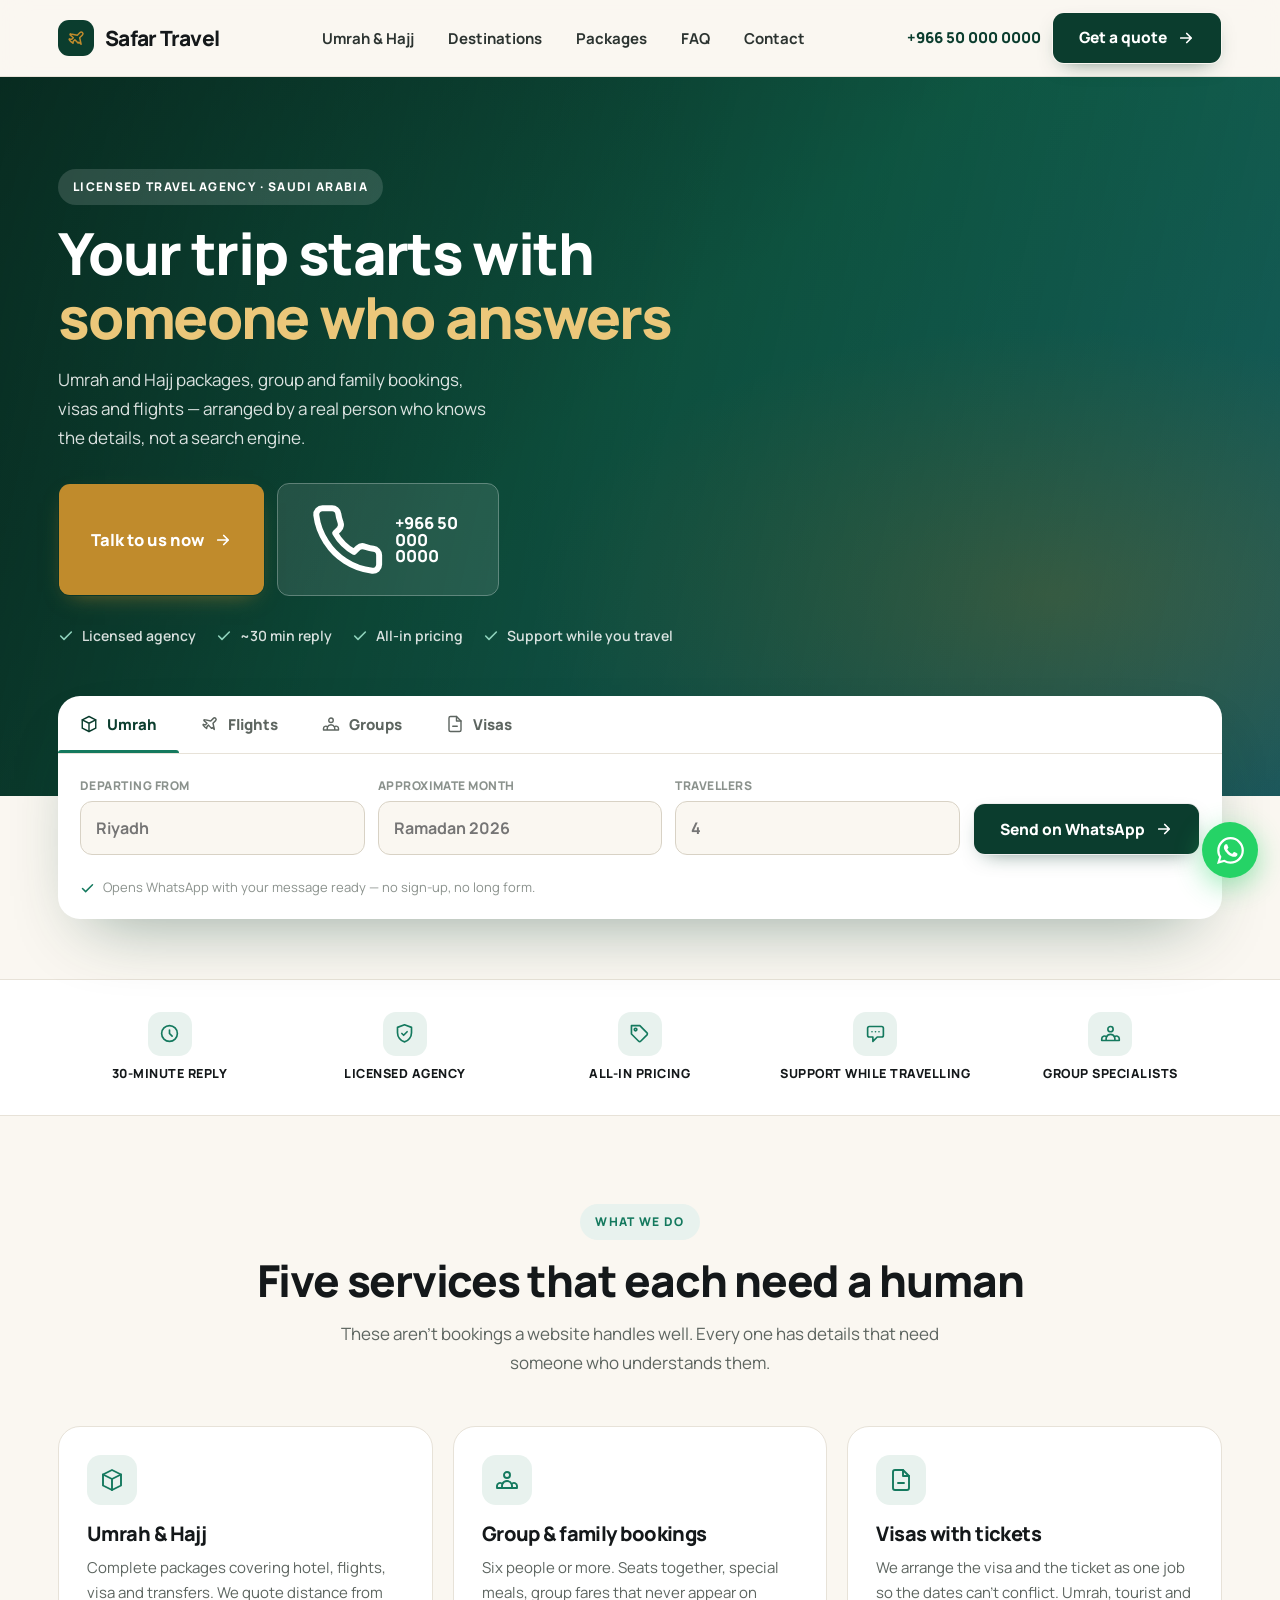
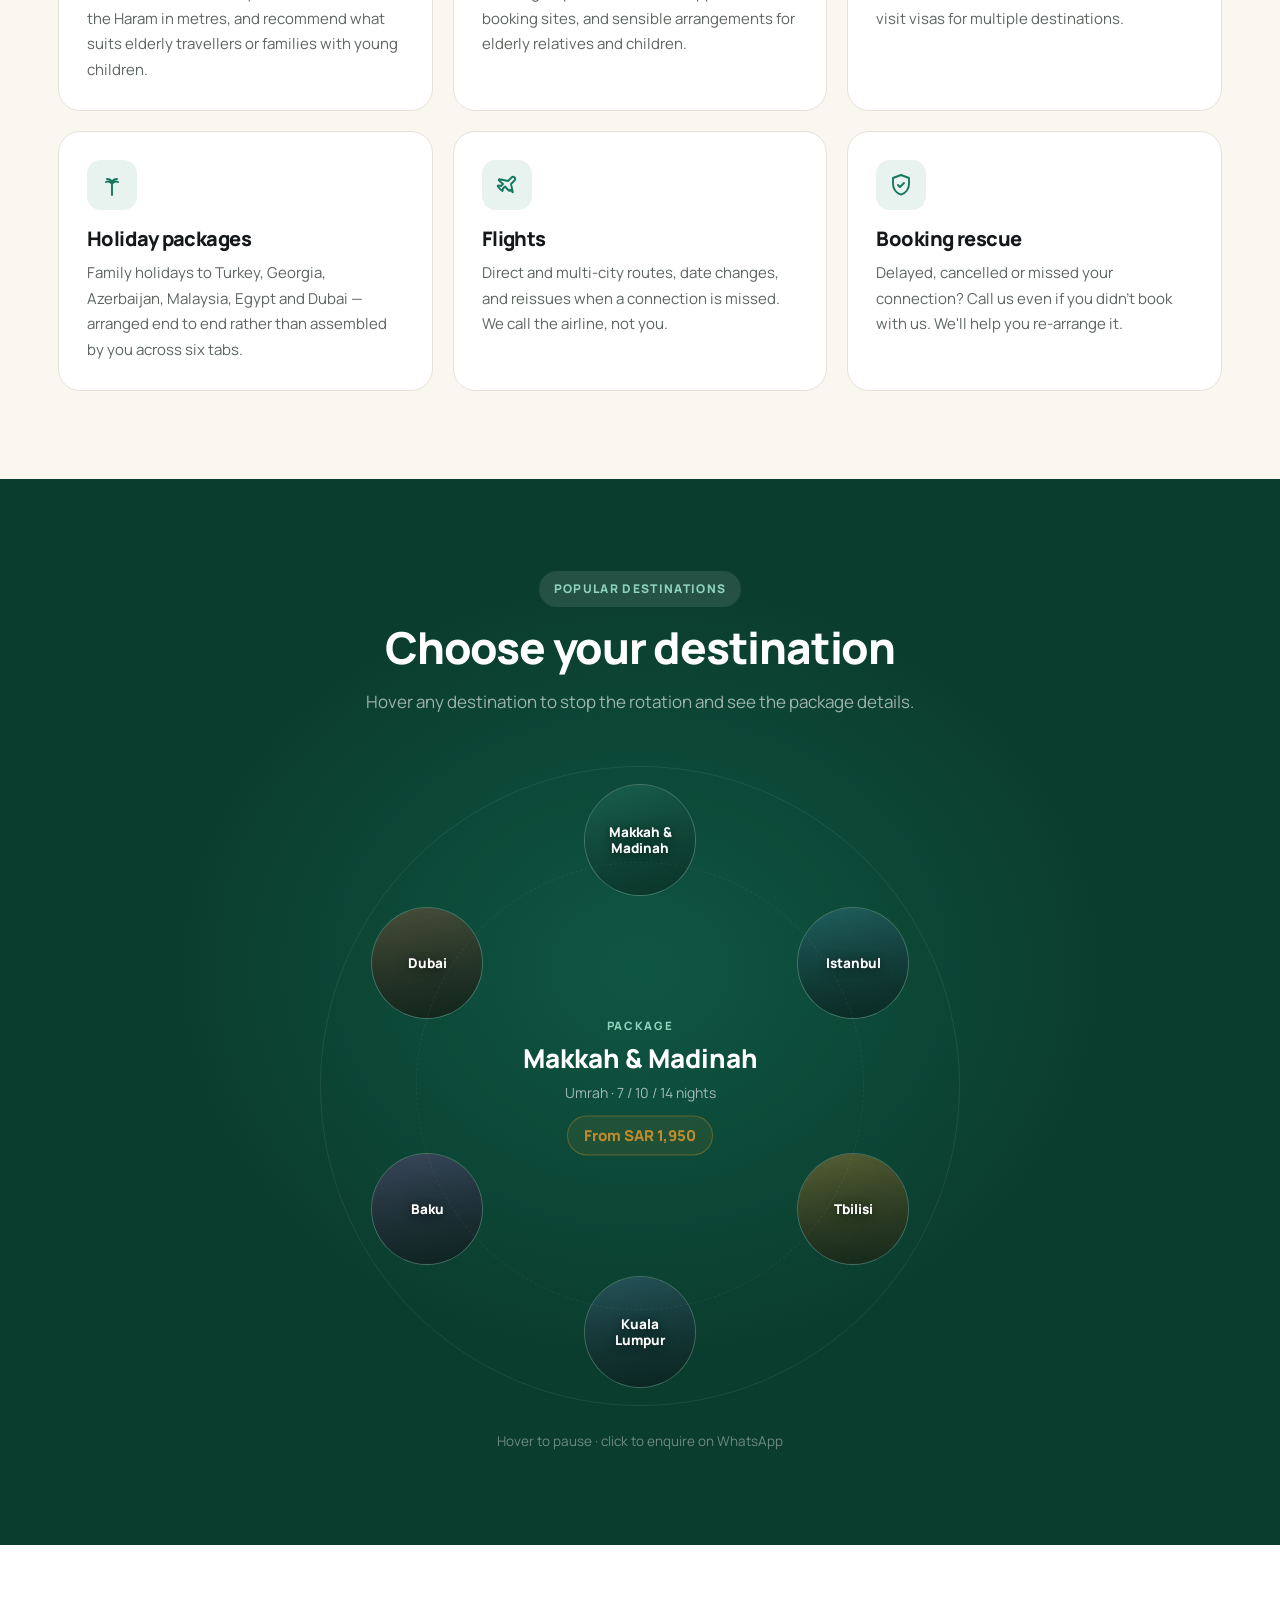
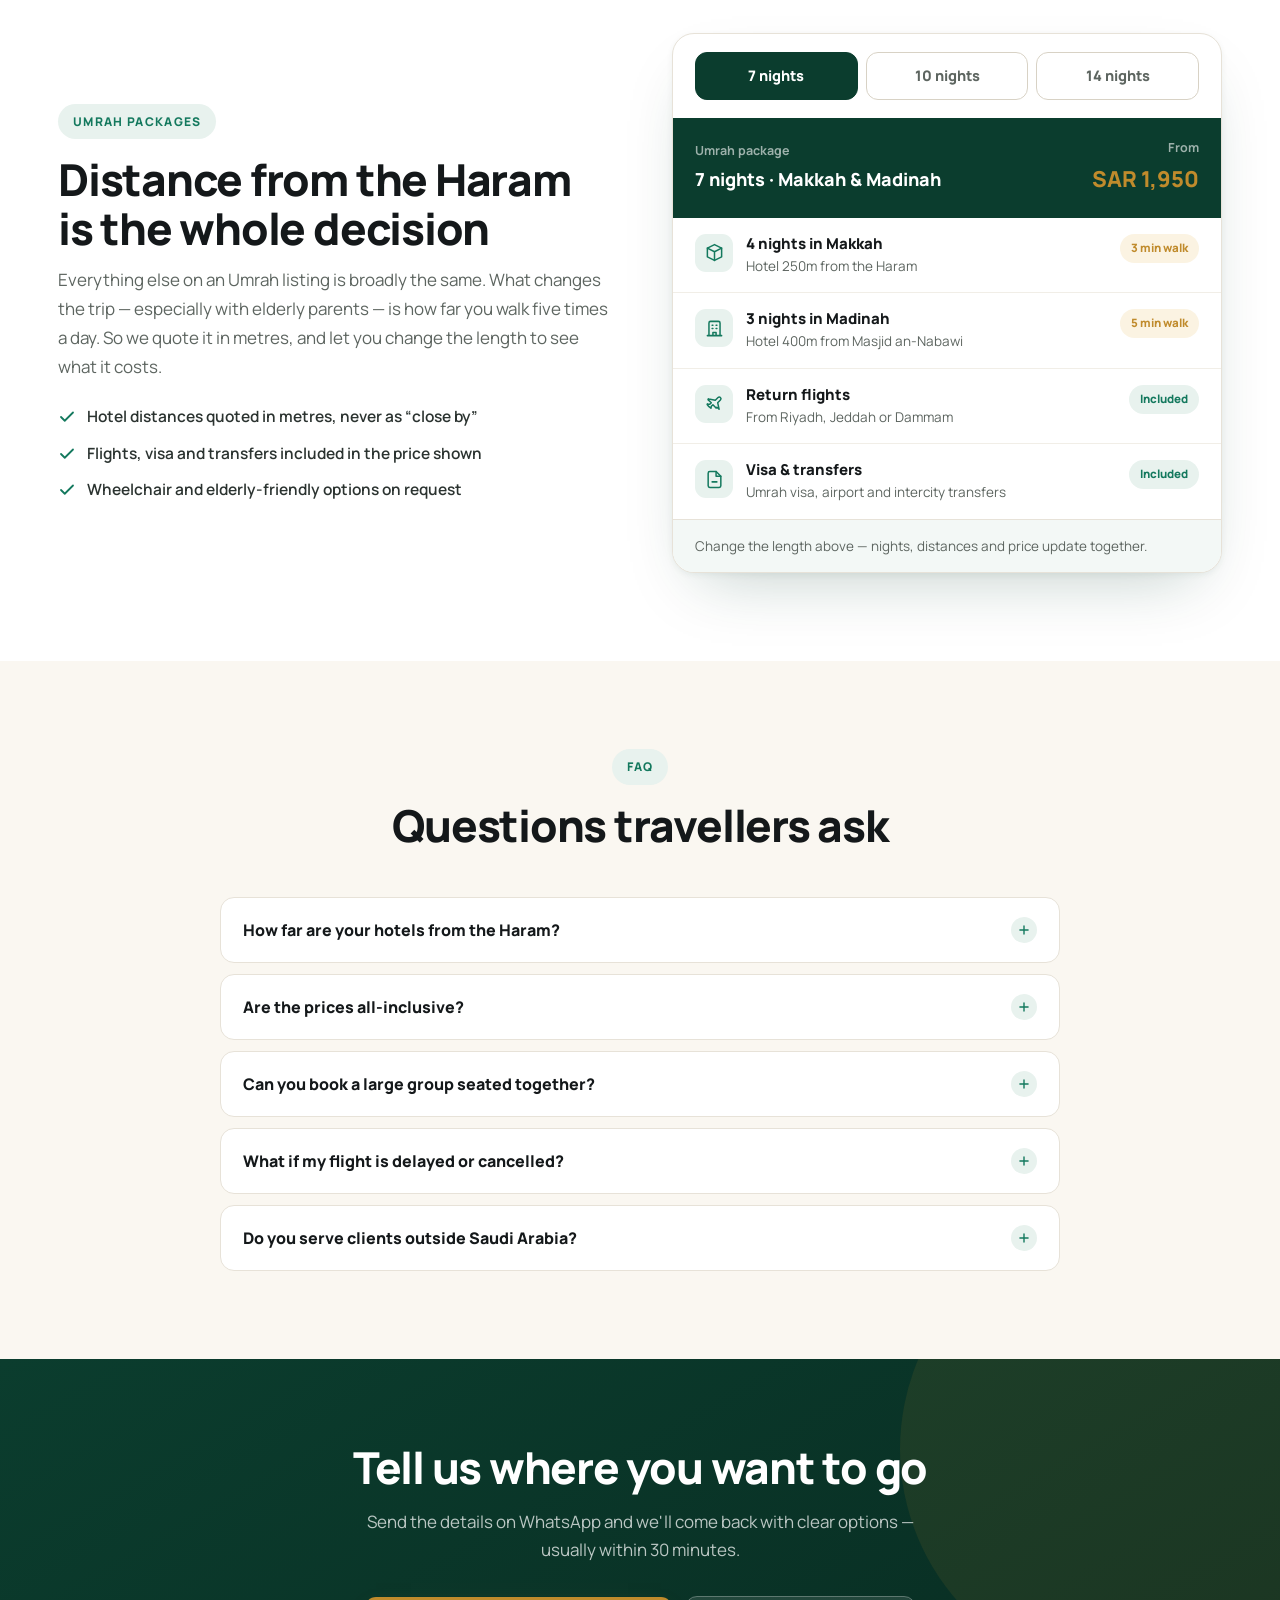
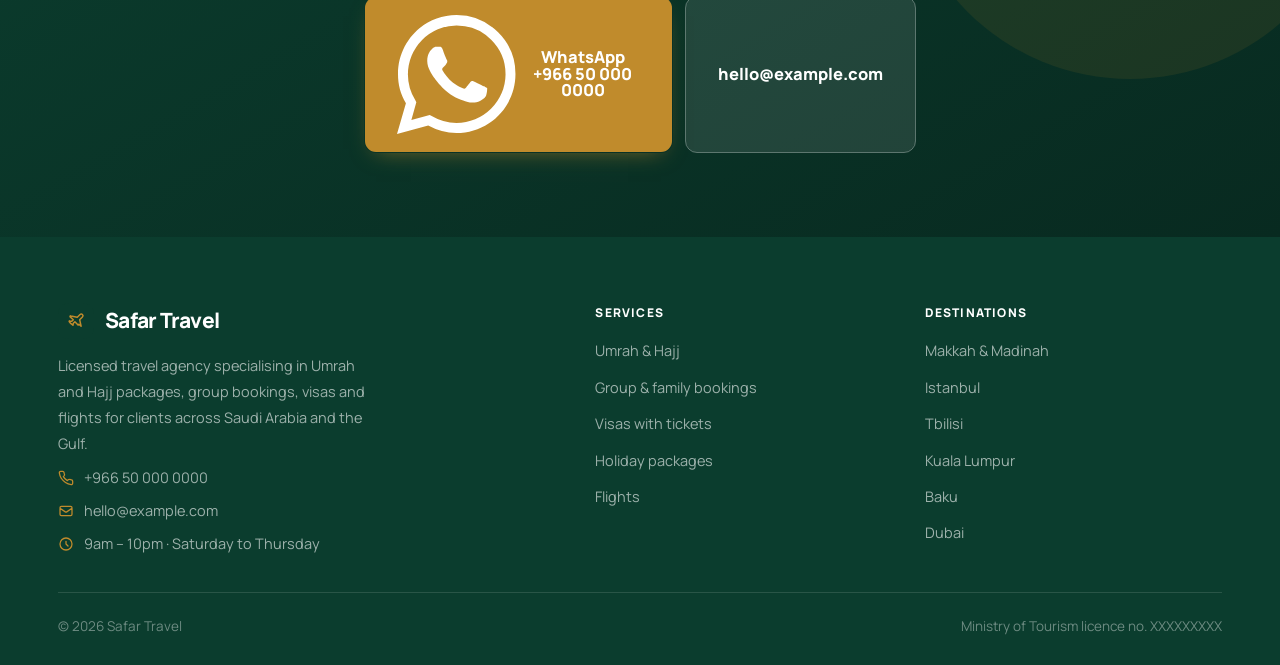
==== index.html @ a35eb90e "Add files via upload" ====
<!DOCTYPE html>
<html lang="en">
<head>
<meta charset="UTF-8">
<meta name="viewport" content="width=device-width,initial-scale=1,viewport-fit=cover">
<title>Safar Travel — Umrah &amp; Hajj Packages, Group Bookings &amp; Visas</title>
<meta name="description" content="Licensed Saudi travel agency. Umrah and Hajj packages quoted in metres from the Haram, group and family bookings, visas and flights. ~30 minute reply.">
<meta name="theme-color" content="#0B3D2E">
<link rel="preconnect" href="https://fonts.googleapis.com">
<link rel="preconnect" href="https://fonts.gstatic.com" crossorigin>
<link href="https://fonts.googleapis.com/css2?family=Manrope:wght@400;500;600;700;800&display=swap" rel="stylesheet">
<link rel="stylesheet" href="style.css?v=1">
</head>
<body>
<a href="#main" class="skip">Skip to content</a>
<div class="prog" aria-hidden="true"><i></i></div>
<a href="https://wa.me/966500000000" target="_blank" rel="noopener" class="wa" aria-label="WhatsApp"><svg viewBox="0 0 24 24" fill="currentColor" aria-hidden="true"><path d="M17.5 14.4c-.3-.2-1.8-.9-2-1-.3-.1-.5-.1-.7.1-.2.3-.8 1-.9 1.2-.2.2-.4.2-.6.1-.3-.2-1.3-.5-2.4-1.5-.9-.8-1.5-1.8-1.7-2.1-.2-.3 0-.5.1-.6l.5-.5.3-.5c.1-.2 0-.4 0-.5-.1-.1-.7-1.6-.9-2.2-.2-.6-.5-.5-.7-.5h-.6c-.2 0-.5.1-.8.4-.3.3-1 1-1 2.5s1.1 2.9 1.2 3.1c.2.2 2.1 3.2 5.1 4.5.7.3 1.3.5 1.7.6.7.2 1.4.2 1.9.1.6-.1 1.8-.7 2-1.4.2-.7.2-1.3.2-1.4-.1-.1-.3-.2-.6-.4M12 21.8a9.9 9.9 0 0 1-5-1.4l-.4-.2-3.7 1 1-3.6-.2-.4A9.9 9.9 0 0 1 2.2 12 9.9 9.9 0 0 1 12 2.1a9.8 9.8 0 0 1 7 2.9 9.8 9.8 0 0 1 2.9 7A9.9 9.9 0 0 1 12 21.8m8.4-18.3A11.8 11.8 0 0 0 12 0C5.5 0 .2 5.3.2 11.9c0 2.1.5 4.1 1.6 5.9L0 24l6.3-1.7a11.9 11.9 0 0 0 5.7 1.5c6.6 0 11.9-5.3 11.9-11.9a11.8 11.8 0 0 0-3.5-8.4"/></svg></a>

<nav class="nav"><div class="wrap nav-in">
  <a href="#" class="logo"><span class="logo-m"><svg fill="none" stroke="currentColor" stroke-width="1.9" stroke-linecap="round" stroke-linejoin="round" viewBox="0 0 24 24" aria-hidden="true"><path d="M17.8 19.2 16 11l3.5-3.5a2.1 2.1 0 0 0-3-3L13 8 4.8 6.2a.8.8 0 0 0-.8 1.3L8 11l-2 2-2.5-.5a.6.6 0 0 0-.6 1L5 16l2.5 2 .5-2.5 2-2 3.7 4a.8.8 0 0 0 1.3-.8Z"/></svg></span>Safar Travel</a>
  <ul class="nav-l"><li><a href="#services">Umrah &amp; Hajj</a></li><li><a href="#destinations">Destinations</a></li><li><a href="#packages">Packages</a></li><li><a href="#faq">FAQ</a></li><li><a href="#contact">Contact</a></li></ul>
  <div class="nav-r">
    <a href="tel:+966500000000" class="nav-tel">+966 50 000 0000</a>
    <a href="https://wa.me/966500000000" target="_blank" rel="noopener" class="btn b-green"><span>Get a quote</span><span class="arw"><svg fill="none" stroke="currentColor" stroke-width="2.3" stroke-linecap="round" stroke-linejoin="round" viewBox="0 0 24 24" aria-hidden="true"><path d="M5 12h14M13 6l6 6-6 6"/></svg><svg fill="none" stroke="currentColor" stroke-width="2.3" stroke-linecap="round" stroke-linejoin="round" viewBox="0 0 24 24" aria-hidden="true"><path d="M5 12h14M13 6l6 6-6 6"/></svg></span></a>
    <button class="ham" id="ham" aria-label="Menu" aria-expanded="false" aria-controls="mnav"><span class="ham-box"><span class="ham-b"></span><span class="ham-b"></span><span class="ham-b"></span></span></button>
  </div>
</div></nav>

<div class="mnav" id="mnav">
  <div class="mnav-top">
    <a href="#" class="logo"><span class="logo-m"><svg fill="none" stroke="currentColor" stroke-width="1.9" stroke-linecap="round" stroke-linejoin="round" viewBox="0 0 24 24" aria-hidden="true"><path d="M17.8 19.2 16 11l3.5-3.5a2.1 2.1 0 0 0-3-3L13 8 4.8 6.2a.8.8 0 0 0-.8 1.3L8 11l-2 2-2.5-.5a.6.6 0 0 0-.6 1L5 16l2.5 2 .5-2.5 2-2 3.7 4a.8.8 0 0 0 1.3-.8Z"/></svg></span>Safar Travel</a>
    <button class="ham on" id="hamx" aria-label="Close"><span class="ham-box"><span class="ham-b"></span><span class="ham-b"></span><span class="ham-b"></span></span></button>
  </div>
  <a href="#services" class="ml">Umrah &amp; Hajj<svg fill="none" stroke="currentColor" stroke-width="2.2" stroke-linecap="round" stroke-linejoin="round" viewBox="0 0 24 24" aria-hidden="true"><path d="M9 6l6 6-6 6"/></svg></a><a href="#destinations" class="ml">Destinations<svg fill="none" stroke="currentColor" stroke-width="2.2" stroke-linecap="round" stroke-linejoin="round" viewBox="0 0 24 24" aria-hidden="true"><path d="M9 6l6 6-6 6"/></svg></a><a href="#packages" class="ml">Packages<svg fill="none" stroke="currentColor" stroke-width="2.2" stroke-linecap="round" stroke-linejoin="round" viewBox="0 0 24 24" aria-hidden="true"><path d="M9 6l6 6-6 6"/></svg></a><a href="#faq" class="ml">FAQ<svg fill="none" stroke="currentColor" stroke-width="2.2" stroke-linecap="round" stroke-linejoin="round" viewBox="0 0 24 24" aria-hidden="true"><path d="M9 6l6 6-6 6"/></svg></a><a href="#contact" class="ml">Contact<svg fill="none" stroke="currentColor" stroke-width="2.2" stroke-linecap="round" stroke-linejoin="round" viewBox="0 0 24 24" aria-hidden="true"><path d="M9 6l6 6-6 6"/></svg></a>
  <div class="mnav-cta">
    <a href="https://wa.me/966500000000" target="_blank" rel="noopener" class="btn b-wa b-lg b-full"><svg viewBox="0 0 24 24" fill="currentColor" aria-hidden="true"><path d="M17.5 14.4c-.3-.2-1.8-.9-2-1-.3-.1-.5-.1-.7.1-.2.3-.8 1-.9 1.2-.2.2-.4.2-.6.1-.3-.2-1.3-.5-2.4-1.5-.9-.8-1.5-1.8-1.7-2.1-.2-.3 0-.5.1-.6l.5-.5.3-.5c.1-.2 0-.4 0-.5-.1-.1-.7-1.6-.9-2.2-.2-.6-.5-.5-.7-.5h-.6c-.2 0-.5.1-.8.4-.3.3-1 1-1 2.5s1.1 2.9 1.2 3.1c.2.2 2.1 3.2 5.1 4.5.7.3 1.3.5 1.7.6.7.2 1.4.2 1.9.1.6-.1 1.8-.7 2-1.4.2-.7.2-1.3.2-1.4-.1-.1-.3-.2-.6-.4M12 21.8a9.9 9.9 0 0 1-5-1.4l-.4-.2-3.7 1 1-3.6-.2-.4A9.9 9.9 0 0 1 2.2 12 9.9 9.9 0 0 1 12 2.1a9.8 9.8 0 0 1 7 2.9 9.8 9.8 0 0 1 2.9 7A9.9 9.9 0 0 1 12 21.8m8.4-18.3A11.8 11.8 0 0 0 12 0C5.5 0 .2 5.3.2 11.9c0 2.1.5 4.1 1.6 5.9L0 24l6.3-1.7a11.9 11.9 0 0 0 5.7 1.5c6.6 0 11.9-5.3 11.9-11.9a11.8 11.8 0 0 0-3.5-8.4"/></svg><span>WhatsApp us</span></a>
    <a href="tel:+966500000000" class="btn b-line b-lg b-full"><span>+966 50 000 0000</span></a>
  </div>
</div>

<main id="main">
<header class="hero">
  <div class="hero-bg" id="hbg"><img src="img/hero.jpg" alt="" onerror="this.remove()"></div>
  <div class="hero-scrim"></div>
  <div class="hero-in"><div class="wrap"><div class="hero-c">
    <span class="eb">Licensed travel agency · Saudi Arabia</span>
    <h1 class="h1"><span class="rl"><span>Your trip starts with</span></span><span class="rl"><span><em>someone who answers</em></span></span></h1>
    <p class="lead">Umrah and Hajj packages, group and family bookings, visas and flights — arranged by a real person who knows the details, not a search engine.</p>
    <div class="hero-cta">
      <a href="https://wa.me/966500000000" target="_blank" rel="noopener" class="btn b-gold b-lg mag"><span>Talk to us now</span><span class="arw"><svg fill="none" stroke="currentColor" stroke-width="2.3" stroke-linecap="round" stroke-linejoin="round" viewBox="0 0 24 24" aria-hidden="true"><path d="M5 12h14M13 6l6 6-6 6"/></svg><svg fill="none" stroke="currentColor" stroke-width="2.3" stroke-linecap="round" stroke-linejoin="round" viewBox="0 0 24 24" aria-hidden="true"><path d="M5 12h14M13 6l6 6-6 6"/></svg></span></a>
      <a href="tel:+966500000000" class="btn b-ghost b-lg mag"><svg fill="none" stroke="currentColor" stroke-width="1.9" stroke-linecap="round" stroke-linejoin="round" viewBox="0 0 24 24" aria-hidden="true"><path d="M22 16.9v3a2 2 0 0 1-2.2 2 19.8 19.8 0 0 1-8.6-3.1 19.5 19.5 0 0 1-6-6A19.8 19.8 0 0 1 2 4.2 2 2 0 0 1 4 2h3a2 2 0 0 1 2 1.7c.1 1 .4 1.9.7 2.8a2 2 0 0 1-.4 2.1L8 9.9a16 16 0 0 0 6 6l1.3-1.3a2 2 0 0 1 2.1-.4c.9.3 1.8.6 2.8.7A2 2 0 0 1 22 16.9Z"/></svg><span>+966 50 000 0000</span></a>
    </div>
    <div class="ticks">
      <span class="tick"><svg fill="none" stroke="currentColor" stroke-width="2.4" stroke-linecap="round" stroke-linejoin="round" viewBox="0 0 24 24" aria-hidden="true"><path d="M20 6 9 17l-5-5"/></svg>Licensed agency</span>
      <span class="tick"><svg fill="none" stroke="currentColor" stroke-width="2.4" stroke-linecap="round" stroke-linejoin="round" viewBox="0 0 24 24" aria-hidden="true"><path d="M20 6 9 17l-5-5"/></svg>~30 min reply</span>
      <span class="tick"><svg fill="none" stroke="currentColor" stroke-width="2.4" stroke-linecap="round" stroke-linejoin="round" viewBox="0 0 24 24" aria-hidden="true"><path d="M20 6 9 17l-5-5"/></svg>All-in pricing</span>
      <span class="tick"><svg fill="none" stroke="currentColor" stroke-width="2.4" stroke-linecap="round" stroke-linejoin="round" viewBox="0 0 24 24" aria-hidden="true"><path d="M20 6 9 17l-5-5"/></svg>Support while you travel</span>
    </div>
  </div></div></div>
</header>

<div class="wrap enq-wrap"><div class="enq">
  <div class="enq-tabs"><button class="enq-tab on" type="button" data-p="p0"><svg fill="none" stroke="currentColor" stroke-width="1.9" stroke-linecap="round" stroke-linejoin="round" viewBox="0 0 24 24" aria-hidden="true"><path d="M12 2 3 6.5v11L12 22l9-4.5v-11L12 2Z"/><path d="m3 6.5 9 4.5 9-4.5M12 11v11"/></svg>Umrah</button><button class="enq-tab" type="button" data-p="p1"><svg fill="none" stroke="currentColor" stroke-width="1.9" stroke-linecap="round" stroke-linejoin="round" viewBox="0 0 24 24" aria-hidden="true"><path d="M17.8 19.2 16 11l3.5-3.5a2.1 2.1 0 0 0-3-3L13 8 4.8 6.2a.8.8 0 0 0-.8 1.3L8 11l-2 2-2.5-.5a.6.6 0 0 0-.6 1L5 16l2.5 2 .5-2.5 2-2 3.7 4a.8.8 0 0 0 1.3-.8Z"/></svg>Flights</button><button class="enq-tab" type="button" data-p="p2"><svg fill="none" stroke="currentColor" stroke-width="1.9" stroke-linecap="round" stroke-linejoin="round" viewBox="0 0 24 24" aria-hidden="true"><path d="M17 20h5v-2a3 3 0 0 0-5.4-1.9M17 20H7m10 0v-2c0-.7-.1-1.3-.4-1.9M7 20H2v-2a3 3 0 0 1 5.4-1.9M7 20v-2c0-.7.1-1.3.4-1.9m0 0a5 5 0 0 1 9.2 0M15 7a3 3 0 1 1-6 0 3 3 0 0 1 6 0Z"/></svg>Groups</button><button class="enq-tab" type="button" data-p="p3"><svg fill="none" stroke="currentColor" stroke-width="1.9" stroke-linecap="round" stroke-linejoin="round" viewBox="0 0 24 24" aria-hidden="true"><path d="M14 2H6a2 2 0 0 0-2 2v16a2 2 0 0 0 2 2h12a2 2 0 0 0 2-2V8Z"/><path d="M14 2v6h6M9 15h6"/></svg>Visas</button><i class="enq-ind"></i></div>
  <div class="enq-p on" id="p0"><div class="enq-row"><div class="ef"><label for="f00">Departing from</label><input id="f00" type="text" placeholder="Riyadh"></div><div class="ef"><label for="f01">Approximate month</label><input id="f01" type="text" placeholder="Ramadan 2026"></div><div class="ef"><label for="f02">Travellers</label><input id="f02" type="text" placeholder="4"></div><button class="btn b-green" type="button" data-t="Umrah" data-k="f00,f01,f02"><span>Send on WhatsApp</span><span class="arw"><svg fill="none" stroke="currentColor" stroke-width="2.3" stroke-linecap="round" stroke-linejoin="round" viewBox="0 0 24 24" aria-hidden="true"><path d="M5 12h14M13 6l6 6-6 6"/></svg><svg fill="none" stroke="currentColor" stroke-width="2.3" stroke-linecap="round" stroke-linejoin="round" viewBox="0 0 24 24" aria-hidden="true"><path d="M5 12h14M13 6l6 6-6 6"/></svg></span></button></div></div><div class="enq-p" id="p1"><div class="enq-row"><div class="ef"><label for="f10">From</label><input id="f10" type="text" placeholder="Jeddah"></div><div class="ef"><label for="f11">To</label><input id="f11" type="text" placeholder="Istanbul"></div><div class="ef"><label for="f12">Travel date</label><input id="f12" type="text" placeholder="15 July"></div><button class="btn b-green" type="button" data-t="Flights" data-k="f10,f11,f12"><span>Send on WhatsApp</span><span class="arw"><svg fill="none" stroke="currentColor" stroke-width="2.3" stroke-linecap="round" stroke-linejoin="round" viewBox="0 0 24 24" aria-hidden="true"><path d="M5 12h14M13 6l6 6-6 6"/></svg><svg fill="none" stroke="currentColor" stroke-width="2.3" stroke-linecap="round" stroke-linejoin="round" viewBox="0 0 24 24" aria-hidden="true"><path d="M5 12h14M13 6l6 6-6 6"/></svg></span></button></div></div><div class="enq-p" id="p2"><div class="enq-row"><div class="ef"><label for="f20">Destination</label><input id="f20" type="text" placeholder="Istanbul"></div><div class="ef"><label for="f21">Group size</label><input id="f21" type="text" placeholder="12"></div><div class="ef"><label for="f22">Approximate month</label><input id="f22" type="text" placeholder="July"></div><button class="btn b-green" type="button" data-t="Groups" data-k="f20,f21,f22"><span>Send on WhatsApp</span><span class="arw"><svg fill="none" stroke="currentColor" stroke-width="2.3" stroke-linecap="round" stroke-linejoin="round" viewBox="0 0 24 24" aria-hidden="true"><path d="M5 12h14M13 6l6 6-6 6"/></svg><svg fill="none" stroke="currentColor" stroke-width="2.3" stroke-linecap="round" stroke-linejoin="round" viewBox="0 0 24 24" aria-hidden="true"><path d="M5 12h14M13 6l6 6-6 6"/></svg></span></button></div></div><div class="enq-p" id="p3"><div class="enq-row"><div class="ef"><label for="f30">Nationality</label><input id="f30" type="text" placeholder="Saudi"></div><div class="ef"><label for="f31">Visa for</label><input id="f31" type="text" placeholder="Schengen"></div><div class="ef"><label for="f32">Travel month</label><input id="f32" type="text" placeholder="August"></div><button class="btn b-green" type="button" data-t="Visas" data-k="f30,f31,f32"><span>Send on WhatsApp</span><span class="arw"><svg fill="none" stroke="currentColor" stroke-width="2.3" stroke-linecap="round" stroke-linejoin="round" viewBox="0 0 24 24" aria-hidden="true"><path d="M5 12h14M13 6l6 6-6 6"/></svg><svg fill="none" stroke="currentColor" stroke-width="2.3" stroke-linecap="round" stroke-linejoin="round" viewBox="0 0 24 24" aria-hidden="true"><path d="M5 12h14M13 6l6 6-6 6"/></svg></span></button></div></div>
  <p class="enq-note"><svg fill="none" stroke="currentColor" stroke-width="2.4" stroke-linecap="round" stroke-linejoin="round" viewBox="0 0 24 24" aria-hidden="true"><path d="M20 6 9 17l-5-5"/></svg>Opens WhatsApp with your message ready — no sign-up, no long form.</p>
</div></div>

<div class="trust"><div class="wrap trust-g"><div class="tr"><span class="tr-ic"><svg fill="none" stroke="currentColor" stroke-width="1.9" stroke-linecap="round" stroke-linejoin="round" viewBox="0 0 24 24" aria-hidden="true"><circle cx="12" cy="12" r="9"/><path d="M12 8v4l3 3"/></svg></span><b>30-minute reply</b></div><div class="tr"><span class="tr-ic"><svg fill="none" stroke="currentColor" stroke-width="1.9" stroke-linecap="round" stroke-linejoin="round" viewBox="0 0 24 24" aria-hidden="true"><path d="M12 2 4 5v6c0 5 3.4 9.4 8 10.6C16.6 20.4 20 16 20 11V5l-8-3Z"/><path d="m9 12 2 2 4-4"/></svg></span><b>Licensed agency</b></div><div class="tr"><span class="tr-ic"><svg fill="none" stroke="currentColor" stroke-width="1.9" stroke-linecap="round" stroke-linejoin="round" viewBox="0 0 24 24" aria-hidden="true"><path d="M20.6 13.6 13.6 20.6a2 2 0 0 1-2.8 0l-8-8V3h9.6l8.2 8.2a2 2 0 0 1 0 2.4Z"/><circle cx="7.5" cy="7.5" r="1.5"/></svg></span><b>All-in pricing</b></div><div class="tr"><span class="tr-ic"><svg fill="none" stroke="currentColor" stroke-width="1.9" stroke-linecap="round" stroke-linejoin="round" viewBox="0 0 24 24" aria-hidden="true"><path d="M8 10h.01M12 10h.01M16 10h.01M9 16H5a2 2 0 0 1-2-2V6a2 2 0 0 1 2-2h14a2 2 0 0 1 2 2v8a2 2 0 0 1-2 2h-5l-5 5v-5Z"/></svg></span><b>Support while travelling</b></div><div class="tr"><span class="tr-ic"><svg fill="none" stroke="currentColor" stroke-width="1.9" stroke-linecap="round" stroke-linejoin="round" viewBox="0 0 24 24" aria-hidden="true"><path d="M17 20h5v-2a3 3 0 0 0-5.4-1.9M17 20H7m10 0v-2c0-.7-.1-1.3-.4-1.9M7 20H2v-2a3 3 0 0 1 5.4-1.9M7 20v-2c0-.7.1-1.3.4-1.9m0 0a5 5 0 0 1 9.2 0M15 7a3 3 0 1 1-6 0 3 3 0 0 1 6 0Z"/></svg></span><b>Group specialists</b></div></div></div>

<section class="sec" id="services"><div class="wrap">
  <div class="sec-hd tc rv"><span class="eb">What we do</span><h2 class="h2">Five services that each need a human</h2>
    <p class="lead lead-c">These aren't bookings a website handles well. Every one has details that need someone who understands them.</p></div>
  <div class="g3"><article class="card rv"><div class="card-ic"><svg fill="none" stroke="currentColor" stroke-width="1.9" stroke-linecap="round" stroke-linejoin="round" viewBox="0 0 24 24" aria-hidden="true"><path d="M12 2 3 6.5v11L12 22l9-4.5v-11L12 2Z"/><path d="m3 6.5 9 4.5 9-4.5M12 11v11"/></svg></div><h3 class="h3">Umrah &amp; Hajj</h3><p>Complete packages covering hotel, flights, visa and transfers. We quote distance from the Haram in metres, and recommend what suits elderly travellers or families with young children.</p></article><article class="card rv"><div class="card-ic"><svg fill="none" stroke="currentColor" stroke-width="1.9" stroke-linecap="round" stroke-linejoin="round" viewBox="0 0 24 24" aria-hidden="true"><path d="M17 20h5v-2a3 3 0 0 0-5.4-1.9M17 20H7m10 0v-2c0-.7-.1-1.3-.4-1.9M7 20H2v-2a3 3 0 0 1 5.4-1.9M7 20v-2c0-.7.1-1.3.4-1.9m0 0a5 5 0 0 1 9.2 0M15 7a3 3 0 1 1-6 0 3 3 0 0 1 6 0Z"/></svg></div><h3 class="h3">Group &amp; family bookings</h3><p>Six people or more. Seats together, special meals, group fares that never appear on booking sites, and sensible arrangements for elderly relatives and children.</p></article><article class="card rv"><div class="card-ic"><svg fill="none" stroke="currentColor" stroke-width="1.9" stroke-linecap="round" stroke-linejoin="round" viewBox="0 0 24 24" aria-hidden="true"><path d="M14 2H6a2 2 0 0 0-2 2v16a2 2 0 0 0 2 2h12a2 2 0 0 0 2-2V8Z"/><path d="M14 2v6h6M9 15h6"/></svg></div><h3 class="h3">Visas with tickets</h3><p>We arrange the visa and the ticket as one job so the dates can't conflict. Umrah, tourist and visit visas for multiple destinations.</p></article><article class="card rv"><div class="card-ic"><svg fill="none" stroke="currentColor" stroke-width="1.9" stroke-linecap="round" stroke-linejoin="round" viewBox="0 0 24 24" aria-hidden="true"><path d="M12 22V11m0 0c0-3 2-5 5-5m-5 5c0-3-2-5-5-5m5 5c1.5-2.5 4-3 6-2m-6 2c-1.5-2.5-4-3-6-2"/></svg></div><h3 class="h3">Holiday packages</h3><p>Family holidays to Turkey, Georgia, Azerbaijan, Malaysia, Egypt and Dubai — arranged end to end rather than assembled by you across six tabs.</p></article><article class="card rv"><div class="card-ic"><svg fill="none" stroke="currentColor" stroke-width="1.9" stroke-linecap="round" stroke-linejoin="round" viewBox="0 0 24 24" aria-hidden="true"><path d="M17.8 19.2 16 11l3.5-3.5a2.1 2.1 0 0 0-3-3L13 8 4.8 6.2a.8.8 0 0 0-.8 1.3L8 11l-2 2-2.5-.5a.6.6 0 0 0-.6 1L5 16l2.5 2 .5-2.5 2-2 3.7 4a.8.8 0 0 0 1.3-.8Z"/></svg></div><h3 class="h3">Flights</h3><p>Direct and multi-city routes, date changes, and reissues when a connection is missed. We call the airline, not you.</p></article><article class="card rv"><div class="card-ic"><svg fill="none" stroke="currentColor" stroke-width="1.9" stroke-linecap="round" stroke-linejoin="round" viewBox="0 0 24 24" aria-hidden="true"><path d="M12 2 4 5v6c0 5 3.4 9.4 8 10.6C16.6 20.4 20 16 20 11V5l-8-3Z"/><path d="m9 12 2 2 4-4"/></svg></div><h3 class="h3">Booking rescue</h3><p>Delayed, cancelled or missed your connection? Call us even if you didn't book with us. We'll help you re-arrange it.</p></article></div>
</div></section>

<section class="orbit" id="destinations"><div class="wrap">
  <div class="sec-hd tc rv"><span class="eb">Popular destinations</span><h2 class="h2">Choose your destination</h2>
    <p class="lead lead-c">Hover any destination to stop the rotation and see the package details.</p></div>
  <div class="stage" id="stage">
    <div class="ring" id="ring"><div class="oi" style="transform:translate(0.0px,-246.0px)"><div class="oi-c"><div class="oi-b"><button class="od sel" type="button" data-i="0" aria-label="Makkah &amp; Madinah"><span class="od-fb g1"></span><img class="od-ph" src="img/makkah.svg" alt="" loading="lazy" onerror="this.remove()"><span class="od-l">Makkah &amp; Madinah</span></button></div></div></div><div class="oi" style="transform:translate(213.0px,-123.0px)"><div class="oi-c"><div class="oi-b"><button class="od" type="button" data-i="1" aria-label="Istanbul"><span class="od-fb g2"></span><img class="od-ph" src="img/istanbul.svg" alt="" loading="lazy" onerror="this.remove()"><span class="od-l">Istanbul</span></button></div></div></div><div class="oi" style="transform:translate(213.0px,123.0px)"><div class="oi-c"><div class="oi-b"><button class="od" type="button" data-i="2" aria-label="Tbilisi"><span class="od-fb g3f"></span><img class="od-ph" src="img/tbilisi.svg" alt="" loading="lazy" onerror="this.remove()"><span class="od-l">Tbilisi</span></button></div></div></div><div class="oi" style="transform:translate(0.0px,246.0px)"><div class="oi-c"><div class="oi-b"><button class="od" type="button" data-i="3" aria-label="Kuala Lumpur"><span class="od-fb g4"></span><img class="od-ph" src="img/kuala-lumpur.svg" alt="" loading="lazy" onerror="this.remove()"><span class="od-l">Kuala Lumpur</span></button></div></div></div><div class="oi" style="transform:translate(-213.0px,123.0px)"><div class="oi-c"><div class="oi-b"><button class="od" type="button" data-i="4" aria-label="Baku"><span class="od-fb g5"></span><img class="od-ph" src="img/baku.svg" alt="" loading="lazy" onerror="this.remove()"><span class="od-l">Baku</span></button></div></div></div><div class="oi" style="transform:translate(-213.0px,-123.0px)"><div class="oi-c"><div class="oi-b"><button class="od" type="button" data-i="5" aria-label="Dubai"><span class="od-fb g6"></span><img class="od-ph" src="img/dubai.svg" alt="" loading="lazy" onerror="this.remove()"><span class="od-l">Dubai</span></button></div></div></div></div>
    <div class="mid"><div class="fade" id="fade">
      <div class="mid-k">Package</div>
      <div class="mid-n" id="mn">Makkah &amp; Madinah</div>
      <div class="mid-s" id="ms">Umrah · 7 / 10 / 14 nights</div>
      <div class="mid-p" id="mp">From SAR 1,950</div>
    </div></div>
  </div>
  <p class="orbit-hint">Hover to pause · click to enquire on WhatsApp</p>
  <div class="rail" id="rail"><button class="rc" type="button" data-i="0"><span class="rc-fb g1"></span><img class="rc-ph" src="img/makkah.svg" alt="" loading="lazy" onerror="this.remove()"><span class="rc-t"><b>Makkah &amp; Madinah</b><small>Umrah · 7 / 10 / 14 nights</small><i>From SAR 1,950</i></span></button><button class="rc" type="button" data-i="1"><span class="rc-fb g2"></span><img class="rc-ph" src="img/istanbul.svg" alt="" loading="lazy" onerror="this.remove()"><span class="rc-t"><b>Istanbul</b><small>Family holiday · 6 nights</small><i>From SAR 2,400</i></span></button><button class="rc" type="button" data-i="2"><span class="rc-fb g3f"></span><img class="rc-ph" src="img/tbilisi.svg" alt="" loading="lazy" onerror="this.remove()"><span class="rc-t"><b>Tbilisi</b><small>Mountains &amp; nature · 5 nights</small><i>From SAR 2,100</i></span></button><button class="rc" type="button" data-i="3"><span class="rc-fb g4"></span><img class="rc-ph" src="img/kuala-lumpur.svg" alt="" loading="lazy" onerror="this.remove()"><span class="rc-t"><b>Kuala Lumpur</b><small>Long-haul · 8 nights</small><i>From SAR 3,600</i></span></button><button class="rc" type="button" data-i="4"><span class="rc-fb g5"></span><img class="rc-ph" src="img/baku.svg" alt="" loading="lazy" onerror="this.remove()"><span class="rc-t"><b>Baku</b><small>City &amp; nature · 5 nights</small><i>From SAR 2,250</i></span></button><button class="rc" type="button" data-i="5"><span class="rc-fb g6"></span><img class="rc-ph" src="img/dubai.svg" alt="" loading="lazy" onerror="this.remove()"><span class="rc-t"><b>Dubai</b><small>Short break · 4 nights</small><i>From SAR 1,800</i></span></button></div>
  <div class="dots" id="dots"><span class="dot on"></span><span class="dot"></span><span class="dot"></span><span class="dot"></span><span class="dot"></span><span class="dot"></span></div>
</div></section>

<section class="sec sec-white" id="packages"><div class="wrap sp">
  <div class="rv">
    <span class="eb">Umrah packages</span>
    <h2 class="h2">Distance from the Haram is the whole decision</h2>
    <p class="lead" style="margin-top:14px">Everything else on an Umrah listing is broadly the same. What changes the trip — especially with elderly parents — is how far you walk five times a day. So we quote it in metres, and let you change the length to see what it costs.</p>
    <ul class="cl">
      <li><svg fill="none" stroke="currentColor" stroke-width="2.4" stroke-linecap="round" stroke-linejoin="round" viewBox="0 0 24 24" aria-hidden="true"><path d="M20 6 9 17l-5-5"/></svg><span>Hotel distances quoted in metres, never as “close by”</span></li>
      <li><svg fill="none" stroke="currentColor" stroke-width="2.4" stroke-linecap="round" stroke-linejoin="round" viewBox="0 0 24 24" aria-hidden="true"><path d="M20 6 9 17l-5-5"/></svg><span>Flights, visa and transfers included in the price shown</span></li>
      <li><svg fill="none" stroke="currentColor" stroke-width="2.4" stroke-linecap="round" stroke-linejoin="round" viewBox="0 0 24 24" aria-hidden="true"><path d="M20 6 9 17l-5-5"/></svg><span>Wheelchair and elderly-friendly options on request</span></li>
    </ul>
  </div>
  <div class="rv">
    <div class="pkg">
      <div class="cfg"><button class="cfg-b on" type="button" data-i="0">7 nights</button><button class="cfg-b" type="button" data-i="1">10 nights</button><button class="cfg-b" type="button" data-i="2">14 nights</button></div>
      <div class="pkg-top">
        <div><small>Umrah package</small><b id="pn">7 nights · Makkah &amp; Madinah</b></div>
        <div class="pkg-pr"><small>From</small><b id="pp">SAR 1,950</b></div>
      </div>
      <div class="pkg-row"><span class="pkg-ic"><svg fill="none" stroke="currentColor" stroke-width="1.9" stroke-linecap="round" stroke-linejoin="round" viewBox="0 0 24 24" aria-hidden="true"><path d="M12 2 3 6.5v11L12 22l9-4.5v-11L12 2Z"/><path d="m3 6.5 9 4.5 9-4.5M12 11v11"/></svg></span><span><span class="pkg-t" id="t1">4 nights in Makkah</span><span class="pkg-s" id="s1">Hotel 250m from the Haram</span></span><span class="pkg-b" id="b1">3 min walk</span></div>
      <div class="pkg-row"><span class="pkg-ic"><svg fill="none" stroke="currentColor" stroke-width="1.9" stroke-linecap="round" stroke-linejoin="round" viewBox="0 0 24 24" aria-hidden="true"><path d="M3 21h18M5 21V5a2 2 0 0 1 2-2h10a2 2 0 0 1 2 2v16M9 8h1m4 0h1M9 12h1m4 0h1M10 21v-4h4v4"/></svg></span><span><span class="pkg-t" id="t2">3 nights in Madinah</span><span class="pkg-s" id="s2">Hotel 400m from Masjid an-Nabawi</span></span><span class="pkg-b" id="b2">5 min walk</span></div>
      <div class="pkg-row"><span class="pkg-ic"><svg fill="none" stroke="currentColor" stroke-width="1.9" stroke-linecap="round" stroke-linejoin="round" viewBox="0 0 24 24" aria-hidden="true"><path d="M17.8 19.2 16 11l3.5-3.5a2.1 2.1 0 0 0-3-3L13 8 4.8 6.2a.8.8 0 0 0-.8 1.3L8 11l-2 2-2.5-.5a.6.6 0 0 0-.6 1L5 16l2.5 2 .5-2.5 2-2 3.7 4a.8.8 0 0 0 1.3-.8Z"/></svg></span><span><span class="pkg-t">Return flights</span><span class="pkg-s">From Riyadh, Jeddah or Dammam</span></span><span class="pkg-b g">Included</span></div>
      <div class="pkg-row"><span class="pkg-ic"><svg fill="none" stroke="currentColor" stroke-width="1.9" stroke-linecap="round" stroke-linejoin="round" viewBox="0 0 24 24" aria-hidden="true"><path d="M14 2H6a2 2 0 0 0-2 2v16a2 2 0 0 0 2 2h12a2 2 0 0 0 2-2V8Z"/><path d="M14 2v6h6M9 15h6"/></svg></span><span><span class="pkg-t">Visa &amp; transfers</span><span class="pkg-s">Umrah visa, airport and intercity transfers</span></span><span class="pkg-b g">Included</span></div>
      <div class="pkg-foot">Change the length above — nights, distances and price update together.</div>
    </div>
  </div>
</div></section>

<section class="sec" id="faq"><div class="wrap">
  <div class="sec-hd tc rv"><span class="eb">FAQ</span><h2 class="h2">Questions travellers ask</h2></div>
  <div class="faq rv"><div class="fi"><button class="fq" aria-expanded="false">How far are your hotels from the Haram?<span class="fq-i"><svg fill="none" stroke="currentColor" stroke-width="2.4" stroke-linecap="round" stroke-linejoin="round" viewBox="0 0 24 24" aria-hidden="true"><path d="M12 5v14M5 12h14"/></svg></span></button><div class="fa"><div class="fa-in">We quote the distance in metres for every hotel and never use the word “close”. Standard Makkah packages sit between 200 and 600 metres from the Haram, Madinah between 300 and 700 metres from Masjid an-Nabawi. Travelling with elderly relatives or anyone using a wheelchair? Tell us and we'll recommend the nearest option.</div></div></div><div class="fi"><button class="fq" aria-expanded="false">Are the prices all-inclusive?<span class="fq-i"><svg fill="none" stroke="currentColor" stroke-width="2.4" stroke-linecap="round" stroke-linejoin="round" viewBox="0 0 24 24" aria-hidden="true"><path d="M12 5v14M5 12h14"/></svg></span></button><div class="fa"><div class="fa-in">Yes. The price we quote covers hotel, flights, visa and transfers unless we state otherwise explicitly. Nothing appears later that wasn't in the quote.</div></div></div><div class="fi"><button class="fq" aria-expanded="false">Can you book a large group seated together?<span class="fq-i"><svg fill="none" stroke="currentColor" stroke-width="2.4" stroke-linecap="round" stroke-linejoin="round" viewBox="0 0 24 24" aria-hidden="true"><path d="M12 5v14M5 12h14"/></svg></span></button><div class="fa"><div class="fa-in">This is precisely what booking sites cannot do. For groups of six or more we deal with the airline's group desk directly and confirm the seat map before tickets are issued.</div></div></div><div class="fi"><button class="fq" aria-expanded="false">What if my flight is delayed or cancelled?<span class="fq-i"><svg fill="none" stroke="currentColor" stroke-width="2.4" stroke-linecap="round" stroke-linejoin="round" viewBox="0 0 24 24" aria-hidden="true"><path d="M12 5v14M5 12h14"/></svg></span></button><div class="fa"><div class="fa-in">Call us. We contact the airline and re-arrange it. That's the real difference between a human agent and an app.</div></div></div><div class="fi"><button class="fq" aria-expanded="false">Do you serve clients outside Saudi Arabia?<span class="fq-i"><svg fill="none" stroke="currentColor" stroke-width="2.4" stroke-linecap="round" stroke-linejoin="round" viewBox="0 0 24 24" aria-hidden="true"><path d="M12 5v14M5 12h14"/></svg></span></button><div class="fa"><div class="fa-in">Yes — the UAE, Kuwait, Qatar, Bahrain and Oman. Most clients outside Saudi contact us on WhatsApp and receive documents electronically.</div></div></div></div>
</div></section>

<section class="cta" id="contact"><div class="wrap">
  <h2 class="h2">Tell us where you want to go</h2>
  <p>Send the details on WhatsApp and we'll come back with clear options — usually within 30 minutes.</p>
  <div class="cta-b">
    <a href="https://wa.me/966500000000" target="_blank" rel="noopener" class="btn b-gold b-lg mag"><svg viewBox="0 0 24 24" fill="currentColor" aria-hidden="true"><path d="M17.5 14.4c-.3-.2-1.8-.9-2-1-.3-.1-.5-.1-.7.1-.2.3-.8 1-.9 1.2-.2.2-.4.2-.6.1-.3-.2-1.3-.5-2.4-1.5-.9-.8-1.5-1.8-1.7-2.1-.2-.3 0-.5.1-.6l.5-.5.3-.5c.1-.2 0-.4 0-.5-.1-.1-.7-1.6-.9-2.2-.2-.6-.5-.5-.7-.5h-.6c-.2 0-.5.1-.8.4-.3.3-1 1-1 2.5s1.1 2.9 1.2 3.1c.2.2 2.1 3.2 5.1 4.5.7.3 1.3.5 1.7.6.7.2 1.4.2 1.9.1.6-.1 1.8-.7 2-1.4.2-.7.2-1.3.2-1.4-.1-.1-.3-.2-.6-.4M12 21.8a9.9 9.9 0 0 1-5-1.4l-.4-.2-3.7 1 1-3.6-.2-.4A9.9 9.9 0 0 1 2.2 12 9.9 9.9 0 0 1 12 2.1a9.8 9.8 0 0 1 7 2.9 9.8 9.8 0 0 1 2.9 7A9.9 9.9 0 0 1 12 21.8m8.4-18.3A11.8 11.8 0 0 0 12 0C5.5 0 .2 5.3.2 11.9c0 2.1.5 4.1 1.6 5.9L0 24l6.3-1.7a11.9 11.9 0 0 0 5.7 1.5c6.6 0 11.9-5.3 11.9-11.9a11.8 11.8 0 0 0-3.5-8.4"/></svg><span>WhatsApp +966 50 000 0000</span></a>
    <a href="mailto:hello@example.com" class="btn b-ghost b-lg mag"><span>hello@example.com</span></a>
  </div>
</div></section>
</main>

<footer class="ft"><div class="wrap">
  <div class="ft-g">
    <div>
      <a href="#" class="logo" style="color:#fff"><span class="logo-m"><svg fill="none" stroke="currentColor" stroke-width="1.9" stroke-linecap="round" stroke-linejoin="round" viewBox="0 0 24 24" aria-hidden="true"><path d="M17.8 19.2 16 11l3.5-3.5a2.1 2.1 0 0 0-3-3L13 8 4.8 6.2a.8.8 0 0 0-.8 1.3L8 11l-2 2-2.5-.5a.6.6 0 0 0-.6 1L5 16l2.5 2 .5-2.5 2-2 3.7 4a.8.8 0 0 0 1.3-.8Z"/></svg></span>Safar Travel</a>
      <p class="ft-p">Licensed travel agency specialising in Umrah and Hajj packages, group bookings, visas and flights for clients across Saudi Arabia and the Gulf.</p>
      <div class="ft-c"><svg fill="none" stroke="currentColor" stroke-width="1.9" stroke-linecap="round" stroke-linejoin="round" viewBox="0 0 24 24" aria-hidden="true"><path d="M22 16.9v3a2 2 0 0 1-2.2 2 19.8 19.8 0 0 1-8.6-3.1 19.5 19.5 0 0 1-6-6A19.8 19.8 0 0 1 2 4.2 2 2 0 0 1 4 2h3a2 2 0 0 1 2 1.7c.1 1 .4 1.9.7 2.8a2 2 0 0 1-.4 2.1L8 9.9a16 16 0 0 0 6 6l1.3-1.3a2 2 0 0 1 2.1-.4c.9.3 1.8.6 2.8.7A2 2 0 0 1 22 16.9Z"/></svg><a href="tel:+966500000000">+966 50 000 0000</a></div>
      <div class="ft-c"><svg fill="none" stroke="currentColor" stroke-width="1.9" stroke-linecap="round" stroke-linejoin="round" viewBox="0 0 24 24" aria-hidden="true"><path d="M3 8l7.9 5.3a2 2 0 0 0 2.2 0L21 8M5 19h14a2 2 0 0 0 2-2V7a2 2 0 0 0-2-2H5a2 2 0 0 0-2 2v10a2 2 0 0 0 2 2Z"/></svg><a href="mailto:hello@example.com">hello@example.com</a></div>
      <div class="ft-c"><svg fill="none" stroke="currentColor" stroke-width="1.9" stroke-linecap="round" stroke-linejoin="round" viewBox="0 0 24 24" aria-hidden="true"><circle cx="12" cy="12" r="9"/><path d="M12 8v4l3 3"/></svg><span>9am – 10pm · Saturday to Thursday</span></div>
    </div>
    <div><p class="ft-h">Services</p><ul class="ft-l"><li><a href="#services">Umrah &amp; Hajj</a></li><li><a href="#services">Group &amp; family bookings</a></li><li><a href="#services">Visas with tickets</a></li><li><a href="#services">Holiday packages</a></li><li><a href="#services">Flights</a></li></ul></div>
    <div><p class="ft-h">Destinations</p><ul class="ft-l"><li><a href="#destinations">Makkah &amp; Madinah</a></li><li><a href="#destinations">Istanbul</a></li><li><a href="#destinations">Tbilisi</a></li><li><a href="#destinations">Kuala Lumpur</a></li><li><a href="#destinations">Baku</a></li><li><a href="#destinations">Dubai</a></li></ul></div>
  </div>
  <div class="ft-b"><span>&copy; 2026 Safar Travel</span><span>Ministry of Tourism licence no. XXXXXXXXX</span></div>
</div></footer>

<script>
(function(){
var RM=matchMedia('(prefers-reduced-motion: reduce)').matches;
var HOVER=matchMedia('(hover:hover) and (pointer:fine)').matches;

/* progress */
var pr=document.querySelector('.prog i');
addEventListener('scroll',function(){var h=document.documentElement;
  pr.style.width=(h.scrollTop/(h.scrollHeight-h.clientHeight||1)*100).toFixed(2)+'%';},{passive:true});

/* reveals */
var io=new IntersectionObserver(function(e){e.forEach(function(x){if(x.isIntersecting){x.target.classList.add('in');io.unobserve(x.target)}})},{threshold:.12,rootMargin:'0px 0px -50px'});
document.querySelectorAll('.rv').forEach(function(e){io.observe(e)});
document.querySelectorAll('.rl').forEach(function(l,n){setTimeout(function(){l.classList.add('in')},110+n*90)});

/* hero parallax */
var hb=document.getElementById('hbg'),tk=false;
function par(){ if(hb&&!RM&&scrollY<820) hb.style.transform='translate3d(0,'+(scrollY*.3).toFixed(1)+'px,0)'; tk=false; }
addEventListener('scroll',function(){if(!tk){requestAnimationFrame(par);tk=true}},{passive:true});

/* MAGNETIC — no transition while tracking, spring on release */
if(HOVER&&!RM){
  document.querySelectorAll('.btn.mag').forEach(function(b){
    b.addEventListener('pointerenter',function(){b.style.transition='transform .12s linear'});
    b.addEventListener('pointermove',function(e){
      var r=b.getBoundingClientRect();
      var x=(e.clientX-r.left-r.width/2)/r.width, y=(e.clientY-r.top-r.height/2)/r.height;
      b.style.transform='translate('+(x*8).toFixed(1)+'px,'+(y*6).toFixed(1)+'px)';
    });
    b.addEventListener('pointerleave',function(){
      b.style.transition='transform .55s cubic-bezier(.22,1.15,.36,1)';
      b.style.transform='translate(0,0)';
    });
  });
}

/* nav */
var mn=document.getElementById('mnav'),hm=document.getElementById('ham'),hx=document.getElementById('hamx');
function tog(v){mn.classList.toggle('open',v);hm.classList.toggle('on',v);document.body.style.overflow=v?'hidden':'';hm.setAttribute('aria-expanded',v);}
hm.addEventListener('click',function(){tog(true)});
hx.addEventListener('click',function(){tog(false)});
mn.querySelectorAll('a').forEach(function(a){a.addEventListener('click',function(){tog(false)})});
addEventListener('keydown',function(e){if(e.key==='Escape'&&mn.classList.contains('open'))tog(false)});

/* enquiry tabs */
var tabs=[].slice.call(document.querySelectorAll('.enq-tab')),ind=document.querySelector('.enq-ind');
function mv(el){ind.style.width=el.offsetWidth+'px';ind.style.transform='translateX('+el.offsetLeft+'px)';}
tabs.forEach(function(t){t.addEventListener('click',function(){
  tabs.forEach(function(x){x.classList.remove('on')});
  document.querySelectorAll('.enq-p').forEach(function(x){x.classList.remove('on')});
  t.classList.add('on');document.getElementById(t.dataset.p).classList.add('on');mv(t);});});
mv(document.querySelector('.enq-tab.on'));
addEventListener('resize',function(){mv(document.querySelector('.enq-tab.on'))});
document.querySelectorAll('.enq-p .btn').forEach(function(b){
  b.addEventListener('click',function(){
    var v=b.dataset.k.split(',').map(function(id){var el=document.getElementById(id);return (el.value||el.placeholder||'').trim();});
    var m='Hello, I would like help with '+b.dataset.t+'.%0A'+v.join('%0A');
    open('https://wa.me/966500000000?text='+m,'_blank','noopener');});});

/* FAQ */
document.querySelectorAll('.fq').forEach(function(b){
  b.addEventListener('click',function(){
    var it=b.parentElement,a=b.nextElementSibling,was=it.classList.contains('open');
    document.querySelectorAll('.fi').forEach(function(x){x.classList.remove('open');x.querySelector('.fa').style.maxHeight=null;x.querySelector('.fq').setAttribute('aria-expanded','false');});
    if(!was){it.classList.add('open');a.style.maxHeight=a.scrollHeight+'px';b.setAttribute('aria-expanded','true');}});});

/* ORBIT */
var D=[["Makkah &amp; Madinah", "Umrah \u00b7 7 / 10 / 14 nights", "From SAR 1,950"], ["Istanbul", "Family holiday \u00b7 6 nights", "From SAR 2,400"], ["Tbilisi", "Mountains &amp; nature \u00b7 5 nights", "From SAR 2,100"], ["Kuala Lumpur", "Long-haul \u00b7 8 nights", "From SAR 3,600"], ["Baku", "City &amp; nature \u00b7 5 nights", "From SAR 2,250"], ["Dubai", "Short break \u00b7 4 nights", "From SAR 1,800"]];
var ring=document.getElementById('ring'),fade=document.getElementById('fade'),
    mnm=document.getElementById('mn'),mss=document.getElementById('ms'),mpp=document.getElementById('mp');
var cur=0,lock=null,auto;
function show(n){ if(n===cur)return; cur=n; fade.classList.add('out');
  setTimeout(function(){mnm.innerHTML=D[n][0];mss.innerHTML=D[n][1];mpp.innerHTML=D[n][2];fade.classList.remove('out');},200); }
function mark(n){document.querySelectorAll('.od').forEach(function(b,j){b.classList.toggle('sel',j===n)});}
function cycle(){ auto=setInterval(function(){ if(lock!==null||ring.classList.contains('hold'))return;
  var n=(cur+1)%D.length; mark(n); show(n); },3600); }
if(!RM) cycle();
document.querySelectorAll('.od').forEach(function(b){
  var n=+b.dataset.i;
  b.addEventListener('pointerenter',function(){ring.classList.add('hold');mark(n);show(n);});
  b.addEventListener('pointerleave',function(){if(lock===null)ring.classList.remove('hold');});
  b.addEventListener('focus',function(){ring.classList.add('hold');mark(n);show(n);});
  b.addEventListener('blur',function(){if(lock===null)ring.classList.remove('hold');});
  b.addEventListener('click',function(){
    lock=(lock===n)?null:n;
    open('https://wa.me/966500000000?text='+encodeURIComponent('Hello, I would like to ask about a '+D[n][0].replace(/&amp;/g,'&')+' package.'),'_blank','noopener');});
});
document.getElementById('stage').addEventListener('keydown',function(e){
  if(e.key!=='ArrowRight'&&e.key!=='ArrowLeft')return; e.preventDefault();
  var bs=document.querySelectorAll('.od'); bs[(cur+(e.key==='ArrowRight'?1:-1)+D.length)%D.length].focus();});

/* rail + dots */
var rail=document.getElementById('rail'),dots=[].slice.call(document.querySelectorAll('.dot'));
if(rail){
  rail.addEventListener('scroll',function(){
    var n=Math.round(rail.scrollLeft/(rail.scrollWidth/D.length));
    dots.forEach(function(d,j){d.classList.toggle('on',j===Math.min(n,D.length-1))});
  },{passive:true});
  rail.querySelectorAll('.rc').forEach(function(b){
    b.addEventListener('click',function(){var n=+b.dataset.i;
      open('https://wa.me/966500000000?text='+encodeURIComponent('Hello, I would like to ask about a '+D[n][0].replace(/&amp;/g,'&')+' package.'),'_blank','noopener');});});
}

/* package configurator */
var C=[["4 nights in Makkah", "Hotel 250m from the Haram", "3 min walk", "3 nights in Madinah", "Hotel 400m from Masjid an-Nabawi", "5 min walk", "SAR 1,950"], ["6 nights in Makkah", "Hotel 200m from the Haram", "2 min walk", "4 nights in Madinah", "Hotel 350m from Masjid an-Nabawi", "4 min walk", "SAR 2,780"], ["8 nights in Makkah", "Hotel 180m from the Haram", "2 min walk", "6 nights in Madinah", "Hotel 300m from Masjid an-Nabawi", "4 min walk", "SAR 3,640"]],LB=["7 nights", "10 nights", "14 nights"];
function roll(el,v){ if(RM){el.innerHTML=v;return;}
  el.style.transition='opacity .16s,transform .16s'; el.style.opacity='0'; el.style.transform='translateY(-5px)';
  setTimeout(function(){el.innerHTML=v; el.style.transform='translateY(5px)';
    requestAnimationFrame(function(){el.style.opacity='1';el.style.transform='none';});},170); }
document.querySelectorAll('.cfg-b').forEach(function(b){
  b.addEventListener('click',function(){
    document.querySelectorAll('.cfg-b').forEach(function(x){x.classList.remove('on')});
    b.classList.add('on'); var n=+b.dataset.i,d=C[n];
    roll(document.getElementById('pn'),LB[n]+' · Makkah &amp; Madinah');
    roll(document.getElementById('t1'),d[0]); roll(document.getElementById('s1'),d[1]); roll(document.getElementById('b1'),d[2]);
    roll(document.getElementById('t2'),d[3]); roll(document.getElementById('s2'),d[4]); roll(document.getElementById('b2'),d[5]);
    roll(document.getElementById('pp'),d[6]);});});
})();
</script>
</body>
</html>
---- style.css ----
/* ═══════════════════════════════════════════════
   Travel agency — design system
   ═══════════════════════════════════════════════ */

:root{
  --deep:#0B3D2E;
  --green:#14795E;
  --green-lt:#E8F2EE;
  --green-lt2:#F3F8F6;
  --gold:#C08B2C;
  --gold-lt:#FBF3E2;
  --sand:#FAF7F1;
  --sand-2:#F3EEE4;
  --ink:#14181A;
  --ink-2:#2B3330;
  --grey:#5D6560;
  --grey-2:#8B928D;
  --line:#E7E2D8;
  --line-2:#D8D2C5;

  --r:14px;--r-lg:22px;--r-sm:12px;
  --sh:0 1px 2px rgba(11,61,46,.05),0 10px 28px -14px rgba(11,61,46,.16);
  --sh-lg:0 2px 6px rgba(11,61,46,.06),0 28px 64px -28px rgba(11,61,46,.28);

  --spring:cubic-bezier(.22,1.15,.36,1);
  --swift:cubic-bezier(.16,1,.3,1);
  --tap:cubic-bezier(.4,0,.2,1);
}

*,*::before,*::after{box-sizing:border-box;margin:0;padding:0}
html{scroll-behavior:smooth;-webkit-text-size-adjust:100%}
body{
  font-family:'Manrope',system-ui,sans-serif;
  background:var(--sand);color:var(--ink);
  font-size:16px;line-height:1.65;-webkit-font-smoothing:antialiased;
  overflow-x:hidden;
}
a{color:inherit;text-decoration:none}
img,svg{max-width:100%;display:block}
button{font-family:inherit}
:focus-visible{outline:2px solid var(--green);outline-offset:3px;border-radius:6px}
.wrap{max-width:1220px;margin:0 auto;padding:0 28px}
.skip{position:absolute;left:-9999px;top:0;background:var(--deep);color:#fff;padding:12px 20px;z-index:400}
.skip:focus{left:0}

/* ── TYPE ── */
h1,h2,h3{line-height:1.1;font-weight:800;letter-spacing:-.028em}
.h1{font-size:clamp(32px,5.4vw,58px)}
.h2{font-size:clamp(26px,4vw,44px)}
.h3{font-size:20px}
.lead{font-size:17px;color:var(--grey);line-height:1.7}
.tc{text-align:center}
.lead-c{max-width:640px;margin:16px auto 0}
.eb{
  display:inline-flex;align-items:center;gap:8px;
  font-size:12px;font-weight:800;letter-spacing:.11em;text-transform:uppercase;
  color:var(--green);background:var(--green-lt);
  padding:8px 15px;border-radius:100px;margin-bottom:16px;
}

/* ═══════════════ BUTTONS ═══════════════
   label lifted above the sweep; sweep has a
   valid origin; magnetic tracking is handled
   in JS with its own transition timing.      */
.btn{
  position:relative;isolation:isolate;overflow:hidden;
  display:inline-flex;align-items:center;justify-content:center;gap:10px;
  font-size:15.5px;font-weight:800;line-height:1;
  padding:16px 26px;border-radius:var(--r-sm);
  border:1.5px solid transparent;cursor:pointer;
  transition:color .28s var(--tap),border-color .28s var(--tap),box-shadow .3s var(--tap);
  -webkit-tap-highlight-color:transparent;
  min-height:52px;
}
.btn > *{position:relative;z-index:2}
.btn::before{                       /* base colour */
  content:'';position:absolute;inset:0;z-index:0;
}
.btn::after{                        /* sweep colour */
  content:'';position:absolute;inset:0;z-index:1;
  transform:scaleX(0);transform-origin:left center;
  transition:transform .5s var(--swift);
}
.btn:hover::after{transform:scaleX(1)}
.btn:active{transform:scale(.975)!important;transition:transform .09s var(--tap)!important}

.b-green{color:#fff;box-shadow:0 8px 22px -12px rgba(11,61,46,.7)}
.b-green::before{background:var(--deep)}
.b-green::after{background:var(--green)}
.b-green:hover{box-shadow:0 14px 32px -14px rgba(20,121,94,.6)}

.b-gold{color:#fff;box-shadow:0 8px 22px -12px rgba(192,139,44,.7)}
.b-gold::before{background:var(--gold)}
.b-gold::after{background:var(--deep)}

.b-line{color:var(--ink);border-color:var(--line-2)}
.b-line::before{background:#fff}
.b-line::after{background:var(--deep)}
.b-line:hover{color:#fff;border-color:var(--deep)}

.b-ghost{color:#fff;border-color:rgba(255,255,255,.34)}
.b-ghost::before{background:rgba(255,255,255,.1)}
.b-ghost::after{background:#fff}
.b-ghost:hover{color:var(--deep);border-color:#fff}

.b-wa{color:#fff}
.b-wa::before{background:#25D366}
.b-wa::after{background:#1CA850}

.b-lg{padding:18px 32px;font-size:16.5px;min-height:58px}
.b-full{width:100%}

/* masked arrow swap */
.arw{display:inline-grid;place-items:center;width:18px;height:18px;overflow:hidden}
.arw svg{grid-area:1/1;width:18px;height:18px;transition:transform .44s var(--swift)}
.arw svg:nth-child(2){transform:translateX(-150%)}
.btn:hover .arw svg:nth-child(1){transform:translateX(150%)}
.btn:hover .arw svg:nth-child(2){transform:translateX(0)}

/* ── NAV ── */
.nav{position:sticky;top:0;z-index:200;background:rgba(250,247,241,.9);backdrop-filter:blur(14px);border-bottom:1px solid var(--line)}
.nav-in{display:flex;align-items:center;justify-content:space-between;height:76px;gap:20px}
.logo{display:inline-flex;align-items:center;gap:11px;font-size:21px;font-weight:800;letter-spacing:-.035em}
.logo-m{width:36px;height:36px;border-radius:11px;background:var(--deep);display:grid;place-items:center;flex-shrink:0}
.logo-m svg{width:19px;height:19px;color:var(--gold)}
.nav-l{display:none;gap:4px;list-style:none;align-items:center}
@media(min-width:1040px){.nav-l{display:flex}}
.nav-l a{padding:10px 15px;border-radius:var(--r-sm);font-size:15px;font-weight:700;color:var(--ink-2);transition:background .2s,color .2s}
.nav-l a:hover{background:var(--green-lt);color:var(--deep)}
.nav-r{display:flex;align-items:center;gap:11px}
.nav-tel{display:none;font-size:15px;font-weight:800;color:var(--deep)}
@media(min-width:720px){.nav-tel{display:block}}
.ham{display:grid;place-items:center;width:46px;height:46px;border-radius:var(--r-sm);border:1px solid var(--line-2);background:#fff;cursor:pointer;flex-shrink:0;transition:border-color .2s}
.ham:hover{border-color:var(--deep)}
@media(min-width:1040px){.ham{display:none}}
.ham-box{position:relative;width:19px;height:14px}
.ham-b{position:absolute;left:0;width:100%;height:2px;border-radius:2px;background:var(--ink);transition:transform .38s var(--spring),opacity .2s}
.ham-b:nth-child(1){top:0}.ham-b:nth-child(2){top:6px;width:72%}.ham-b:nth-child(3){top:12px}
.ham.on .ham-b:nth-child(1){transform:translateY(6px) rotate(45deg)}
.ham.on .ham-b:nth-child(2){opacity:0;transform:translateX(-10px)}
.ham.on .ham-b:nth-child(3){transform:translateY(-6px) rotate(-45deg)}

.mnav{position:fixed;inset:0;z-index:300;background:var(--sand);padding:18px 22px 32px;display:flex;flex-direction:column;overflow-y:auto;opacity:0;visibility:hidden;transform:translateY(14px);transition:opacity .28s,transform .42s var(--swift),visibility .42s}
.mnav.open{opacity:1;visibility:visible;transform:none}
.mnav>*{opacity:0;transform:translateY(12px);transition:opacity .32s,transform .44s var(--swift)}
.mnav.open>*{opacity:1;transform:none}
.mnav.open>*:nth-child(2){transition-delay:.07s}
.mnav.open>*:nth-child(3){transition-delay:.11s}
.mnav.open>*:nth-child(4){transition-delay:.15s}
.mnav.open>*:nth-child(5){transition-delay:.19s}
.mnav.open>*:nth-child(6){transition-delay:.23s}
.mnav.open>*:nth-child(n+7){transition-delay:.27s}
.mnav-top{display:flex;align-items:center;justify-content:space-between;margin-bottom:22px}
.mnav .ml{display:flex;align-items:center;justify-content:space-between;padding:17px 2px;font-size:18px;font-weight:800;border-bottom:1px solid var(--line);min-height:56px}
.mnav .ml svg{width:16px;height:16px;color:var(--grey-2)}
.mnav-cta{margin-top:auto;padding-top:24px;display:flex;flex-direction:column;gap:10px}

/* ── HERO ── */
.hero{position:relative;min-height:620px;display:flex;align-items:center;overflow:hidden;background:var(--deep)}
.hero-bg{position:absolute;inset:0;z-index:0;will-change:transform;
  background:
   radial-gradient(ellipse 60% 70% at 22% 28%,rgba(20,121,94,.6),transparent 62%),
   radial-gradient(ellipse 65% 60% at 82% 72%,rgba(192,139,44,.34),transparent 62%),
   linear-gradient(140deg,#0B3D2E,#14795E 46%,#1E6B7A);}
.hero-bg img{width:100%;height:100%;object-fit:cover}
.hero-scrim{position:absolute;inset:0;z-index:1;
  background:linear-gradient(102deg,rgba(8,40,30,.86) 0%,rgba(8,40,30,.5) 52%,rgba(8,40,30,.3) 100%)}
.hero-in{position:relative;z-index:2;width:100%;padding:92px 0 148px}
.hero-c{max-width:640px}
.hero .eb{background:rgba(255,255,255,.14);color:#fff}
.hero h1{color:#fff}
.hero h1 em{font-style:normal;color:#EBC77A}
.hero .lead{color:rgba(255,255,255,.86);margin-top:18px;max-width:44ch}
.hero-cta{display:flex;flex-wrap:wrap;gap:12px;margin-top:30px}
.ticks{display:flex;flex-wrap:wrap;gap:10px 20px;margin-top:28px}
.tick{display:flex;align-items:center;gap:8px;font-size:14px;font-weight:600;color:rgba(255,255,255,.84)}
.tick svg{width:16px;height:16px;color:#8FD3BC;flex-shrink:0}

/* line reveal */
.rl{display:block;overflow:hidden}
.rl>span{display:block;transform:translateY(105%);transition:transform .9s var(--swift)}
.rl.in>span{transform:none}
.rl:nth-child(2)>span{transition-delay:.08s}

/* ── ENQUIRY WIDGET ── */
.enq-wrap{position:relative;z-index:20;margin-top:-100px}
.enq{background:#fff;border-radius:var(--r-lg);box-shadow:0 30px 70px -30px rgba(11,61,46,.45);overflow:hidden}
.enq-tabs{position:relative;display:flex;overflow-x:auto;border-bottom:1px solid var(--line);scrollbar-width:none}
.enq-tabs::-webkit-scrollbar{display:none}
.enq-tab{flex:0 0 auto;display:inline-flex;align-items:center;gap:9px;padding:18px 22px;font-size:15px;font-weight:800;color:var(--grey);background:none;border:none;cursor:pointer;transition:color .25s;white-space:nowrap;min-height:56px}
.enq-tab svg{width:18px;height:18px}
.enq-tab:hover{color:var(--deep)}
.enq-tab.on{color:var(--deep)}
.enq-ind{position:absolute;bottom:0;left:0;height:3px;border-radius:3px 3px 0 0;background:var(--green);transition:transform .5s var(--spring),width .5s var(--spring);will-change:transform,width}
.enq-p{display:none;padding:22px}
.enq-p.on{display:block;animation:pin .4s var(--swift) both}
@keyframes pin{from{opacity:0;transform:translateY(8px)}to{opacity:1;transform:none}}
.enq-row{display:grid;grid-template-columns:1fr;gap:13px}
@media(min-width:760px){.enq-row{grid-template-columns:repeat(3,1fr) auto;align-items:end}}
.ef{display:flex;flex-direction:column;gap:6px}
.ef label{font-size:12px;font-weight:800;color:var(--grey-2);letter-spacing:.04em;text-transform:uppercase}
.ef input{font-family:inherit;font-size:16px;font-weight:700;color:var(--ink);padding:15px 15px;border:1.5px solid var(--line-2);border-radius:var(--r-sm);background:var(--sand);transition:border-color .2s,background .2s,box-shadow .2s;min-height:54px}
.ef input:focus{outline:none;border-color:var(--green);background:#fff;box-shadow:0 0 0 3px rgba(20,121,94,.1)}
.enq-note{padding:0 22px 20px;font-size:13px;color:var(--grey-2);display:flex;align-items:center;gap:8px}
.enq-note svg{width:15px;height:15px;color:var(--green);flex-shrink:0}

/* ── TRUST ── */
.trust{background:#fff;padding:32px 0;border-block:1px solid var(--line);margin-top:60px}
.trust-g{display:grid;grid-template-columns:repeat(2,1fr);gap:24px 12px}
@media(min-width:900px){.trust-g{grid-template-columns:repeat(5,1fr)}}
.tr{display:flex;flex-direction:column;align-items:center;text-align:center;gap:9px}
.tr-ic{width:44px;height:44px;border-radius:13px;background:var(--green-lt);display:grid;place-items:center}
.tr-ic svg{width:21px;height:21px;color:var(--green)}
.tr b{font-size:12.5px;font-weight:800;letter-spacing:.04em;text-transform:uppercase;line-height:1.45}

/* ── SECTIONS ── */
.sec{padding:88px 0}
.sec-white{background:#fff}
.sec-hd{margin-bottom:48px}

/* ── CARDS ── */
.g3{display:grid;grid-template-columns:1fr;gap:20px}
@media(min-width:700px){.g3{grid-template-columns:1fr 1fr}}
@media(min-width:1040px){.g3{grid-template-columns:repeat(3,1fr)}}
.card{position:relative;background:#fff;border:1px solid var(--line);border-radius:var(--r-lg);padding:28px;display:flex;flex-direction:column;transition:box-shadow .4s var(--swift)}
.card::before{content:'';position:absolute;inset:0;border-radius:var(--r-lg);border:1.5px solid var(--green);opacity:0;clip-path:inset(0 100% 0 0);transition:opacity .2s,clip-path .55s var(--swift);pointer-events:none}
.card:hover{box-shadow:var(--sh)}
.card:hover::before{opacity:1;clip-path:inset(0)}
.card-ic{width:50px;height:50px;border-radius:14px;background:var(--green-lt);display:grid;place-items:center;margin-bottom:18px;transition:transform .5s var(--spring),background .3s}
.card-ic svg{width:24px;height:24px;color:var(--green);transition:color .3s}
.card:hover .card-ic{transform:scale(1.07) rotate(-5deg);background:var(--deep)}
.card:hover .card-ic svg{color:#fff}
.card p{font-size:15px;color:var(--grey);margin-top:10px;line-height:1.7}

/* ── ORBIT ── */
.orbit{position:relative;background:var(--deep);color:#fff;padding:92px 0;overflow:hidden}
.orbit::before{content:'';position:absolute;inset:0;background:radial-gradient(ellipse 55% 55% at 50% 46%,rgba(20,121,94,.42),transparent 66%)}
.orbit .wrap{position:relative;z-index:1}
.orbit .h2{color:#fff}
.orbit .lead{color:rgba(255,255,255,.6)}
.orbit .eb{background:rgba(255,255,255,.1);color:#8FD3BC}

.stage{position:relative;width:min(640px,84vw);aspect-ratio:1;margin:50px auto 0}
@media(max-width:880px){.stage{display:none}}
.stage::before,.stage::after{content:'';position:absolute;border-radius:50%;inset:0;border:1px solid rgba(255,255,255,.08)}
.stage::after{inset:15%;border-style:dashed;border-color:rgba(255,255,255,.06)}

.ring{position:absolute;inset:0;animation:spin 52s linear infinite}
.ring.hold{animation-play-state:paused}
@keyframes spin{to{transform:rotate(360deg)}}
@keyframes spinb{to{transform:rotate(-360deg)}}
.oi{position:absolute;top:50%;left:50%;width:0;height:0}
.oi-c{position:absolute;transform:translate(-50%,-50%)}
.oi-b{animation:spinb 52s linear infinite}
.ring.hold .oi-b{animation-play-state:paused}

.od{
  position:relative;width:112px;height:112px;border-radius:50%;padding:0;overflow:hidden;
  border:1px solid rgba(255,255,255,.18);background:rgba(255,255,255,.07);
  backdrop-filter:blur(6px);cursor:pointer;display:grid;place-items:center;color:#fff;
  transition:transform .55s var(--spring),border-color .35s,box-shadow .45s,opacity .35s;
}
.od-ph{position:absolute;inset:0;width:100%;height:100%;object-fit:cover;opacity:.45;transition:opacity .4s,transform .8s var(--swift);z-index:0}
.od-fb{position:absolute;inset:0;z-index:0;opacity:.5;transition:opacity .4s,transform .8s var(--swift)}
.od-l{position:relative;z-index:2;font-size:13.5px;font-weight:800;line-height:1.25;text-align:center;padding:0 10px;text-shadow:0 1px 10px rgba(0,0,0,.6)}
.od::after{content:'';position:absolute;inset:0;z-index:1;background:linear-gradient(to top,rgba(6,28,21,.7),rgba(6,28,21,.15));transition:opacity .4s}
.ring.hold .od{opacity:.42}
.od:hover,.od:focus-visible,.ring.hold .od.sel{opacity:1;transform:scale(1.18);border-color:var(--gold);box-shadow:0 0 0 4px rgba(192,139,44,.2),0 20px 44px -16px rgba(0,0,0,.7)}
.od:hover .od-ph,.od:hover .od-fb,.od.sel .od-ph,.od.sel .od-fb{opacity:.9;transform:scale(1.12)}
.od:hover::after,.od.sel::after{opacity:.55}

.mid{position:absolute;top:50%;left:50%;transform:translate(-50%,-50%);width:min(260px,46%);text-align:center;pointer-events:none;z-index:5}
.mid-k{font-size:11.5px;font-weight:800;letter-spacing:.14em;text-transform:uppercase;color:#8FD3BC}
.mid-n{font-size:26px;font-weight:800;margin-top:7px;line-height:1.2}
.mid-s{font-size:14px;color:rgba(255,255,255,.62);margin-top:7px;line-height:1.5}
.mid-p{display:inline-block;margin-top:13px;font-size:15px;font-weight:800;color:var(--gold);border:1px solid rgba(192,139,44,.42);border-radius:100px;padding:7px 16px;background:rgba(192,139,44,.1)}
.fade{transition:opacity .22s,transform .32s var(--swift)}
.fade.out{opacity:0;transform:translateY(-7px)}
.orbit-hint{text-align:center;font-size:13.5px;color:rgba(255,255,255,.4);margin-top:24px}
@media(max-width:880px){.orbit-hint{display:none}}

/* mobile rail */
.rail{display:none;gap:14px;overflow-x:auto;scroll-snap-type:x mandatory;padding:6px 28px 22px;margin:34px -28px 0;scrollbar-width:none}
.rail::-webkit-scrollbar{display:none}
@media(max-width:880px){.rail{display:flex}}
.rc{flex:0 0 76%;max-width:280px;scroll-snap-align:center;position:relative;border-radius:var(--r-lg);overflow:hidden;min-height:200px;border:1px solid rgba(255,255,255,.14);text-align:left;padding:0;color:#fff;background:none;cursor:pointer;display:flex;align-items:flex-end}
.rc-ph{position:absolute;inset:0;width:100%;height:100%;object-fit:cover;opacity:.55;z-index:0}
.rc-fb{position:absolute;inset:0;z-index:0;opacity:.6}
.rc::after{content:'';position:absolute;inset:0;z-index:1;background:linear-gradient(to top,rgba(6,28,21,.9),rgba(6,28,21,.2))}
.rc-t{position:relative;z-index:2;padding:20px;width:100%}
.rc-t b{display:block;font-size:18px;font-weight:800}
.rc-t small{display:block;font-size:13px;color:rgba(255,255,255,.66);margin-top:5px}
.rc-t i{display:inline-block;font-style:normal;margin-top:11px;font-size:14px;font-weight:800;color:var(--gold)}
.dots{display:none;justify-content:center;gap:7px;margin-top:4px}
@media(max-width:880px){.dots{display:flex}}
.dot{width:7px;height:7px;border-radius:50%;background:rgba(255,255,255,.24);transition:width .3s,background .3s}
.dot.on{width:22px;border-radius:4px;background:var(--gold)}

/* gradient fallbacks (removed automatically when a real image loads) */
.g1{background:linear-gradient(150deg,#1B6B57,#0B3D2E)}
.g2{background:linear-gradient(150deg,#2A7F8F,#123F49)}
.g3f{background:linear-gradient(150deg,#B0862F,#5C4415)}
.g4{background:linear-gradient(150deg,#3B6E8F,#12303F)}
.g5{background:linear-gradient(150deg,#6B4E8F,#2A1B3F)}
.g6{background:linear-gradient(150deg,#8F5A3B,#3F2112)}

/* ── PACKAGE CARD ── */
.pkg{background:#fff;border:1px solid var(--line);border-radius:var(--r-lg);box-shadow:var(--sh-lg);overflow:hidden}
.cfg{display:flex;gap:8px;padding:18px 22px 0}
.cfg-b{flex:1;padding:13px 6px;border:1.5px solid var(--line-2);background:#fff;border-radius:var(--r-sm);font-size:14.5px;font-weight:800;color:var(--grey);cursor:pointer;transition:color .25s,border-color .25s,background .25s,transform .12s var(--tap);min-height:48px}
.cfg-b:hover{border-color:var(--green);color:var(--deep)}
.cfg-b.on{background:var(--deep);border-color:var(--deep);color:#fff}
.cfg-b:active{transform:scale(.96)}
.pkg-top{background:var(--deep);color:#fff;padding:20px 22px;display:flex;align-items:center;justify-content:space-between;gap:12px;margin-top:18px}
.pkg-top small{display:block;font-size:12.5px;color:rgba(255,255,255,.6);font-weight:700;margin-bottom:3px}
.pkg-top b{font-size:18px;font-weight:800}
.pkg-pr{text-align:right}
.pkg-pr b{color:var(--gold);font-size:22px}
.pkg-row{display:flex;align-items:flex-start;gap:13px;padding:16px 22px}
.pkg-row+.pkg-row{border-top:1px solid #F1EEE7}
.pkg-ic{width:38px;height:38px;border-radius:11px;background:var(--green-lt);display:grid;place-items:center;flex-shrink:0}
.pkg-ic svg{width:19px;height:19px;color:var(--green)}
.pkg-t{font-size:15px;font-weight:800;line-height:1.35;display:block}
.pkg-s{font-size:13.5px;color:var(--grey);line-height:1.5;margin-top:2px;display:block}
.pkg-b{margin-left:auto;font-size:11.5px;font-weight:800;padding:5px 11px;border-radius:100px;background:var(--gold-lt);color:var(--gold);white-space:nowrap;flex-shrink:0}
.pkg-b.g{background:var(--green-lt);color:var(--green)}
.pkg-foot{padding:15px 22px;background:var(--green-lt2);border-top:1px solid var(--line);font-size:13.5px;color:var(--grey)}
.sp{display:grid;grid-template-columns:1fr;gap:40px;align-items:center}
@media(min-width:960px){.sp{grid-template-columns:1fr 1fr;gap:64px}}
.cl{list-style:none;display:flex;flex-direction:column;gap:12px;margin-top:22px}
.cl li{display:flex;align-items:flex-start;gap:11px;font-size:15.5px;color:var(--ink-2);font-weight:600;line-height:1.6}
.cl svg{width:18px;height:18px;color:var(--green);flex-shrink:0;margin-top:4px}

/* ── FAQ ── */
.faq{display:flex;flex-direction:column;gap:11px;max-width:840px;margin:0 auto}
.fi{background:#fff;border:1px solid var(--line);border-radius:var(--r);overflow:hidden;transition:border-color .25s}
.fi.open{border-color:rgba(20,121,94,.42)}
.fq{display:flex;align-items:center;justify-content:space-between;gap:14px;width:100%;padding:19px 22px;font-size:16px;font-weight:800;color:var(--ink);background:none;border:none;text-align:left;cursor:pointer;line-height:1.45;min-height:60px;transition:color .2s}
.fq:hover,.fi.open .fq{color:var(--green)}
.fq-i{width:26px;height:26px;border-radius:50%;background:var(--green-lt);display:grid;place-items:center;flex-shrink:0;transition:transform .35s var(--spring)}
.fq-i svg{width:14px;height:14px;color:var(--green)}
.fi.open .fq-i{transform:rotate(135deg)}
.fa{max-height:0;overflow:hidden;transition:max-height .38s var(--swift)}
.fa-in{padding:0 22px 20px;font-size:15px;color:var(--grey);line-height:1.8}

/* ── CTA ── */
.cta{background:linear-gradient(150deg,var(--deep),#082A20);padding:84px 0;text-align:center;position:relative;overflow:hidden}
.cta::before{content:'';position:absolute;top:-140px;right:-80px;width:460px;height:460px;border-radius:50%;background:rgba(192,139,44,.1)}
.cta .wrap{position:relative}
.cta h2{color:#fff}
.cta p{color:rgba(255,255,255,.72);font-size:17px;max-width:600px;margin:16px auto 0}
.cta-b{display:flex;flex-wrap:wrap;gap:12px;justify-content:center;margin-top:32px}

/* ── FOOTER ── */
.ft{background:var(--deep);color:rgba(255,255,255,.6);padding:66px 0 28px}
.ft-g{display:grid;grid-template-columns:1fr;gap:32px;padding-bottom:36px;border-bottom:1px solid rgba(255,255,255,.12)}
@media(min-width:820px){.ft-g{grid-template-columns:1.7fr 1fr 1fr}}
.ft-p{font-size:14.5px;line-height:1.8;margin-top:14px;max-width:36ch}
.ft-c{display:flex;align-items:center;gap:10px;font-size:14.5px;margin-top:9px}
.ft-c svg{width:16px;height:16px;color:var(--gold);flex-shrink:0}
.ft-h{font-size:12px;font-weight:800;letter-spacing:.1em;text-transform:uppercase;color:#fff;margin-bottom:15px}
.ft-l{list-style:none;display:flex;flex-direction:column;gap:10px}
.ft-l a{font-size:14.5px;transition:color .2s}
.ft-l a:hover{color:#fff}
.ft-b{padding-top:22px;display:flex;flex-wrap:wrap;gap:12px;justify-content:space-between;font-size:13.5px;color:rgba(255,255,255,.4)}

/* ── FLOAT + PROGRESS ── */
.prog{position:fixed;top:0;left:0;height:2px;width:100%;z-index:500;pointer-events:none}
.prog i{display:block;height:100%;width:0;background:linear-gradient(90deg,var(--green),var(--gold))}
.wa{position:fixed;bottom:22px;right:22px;z-index:150;width:56px;height:56px;border-radius:50%;background:#25D366;display:grid;place-items:center;box-shadow:0 8px 28px rgba(37,211,102,.45);transition:transform .35s var(--spring)}
.wa:hover{transform:scale(1.08)}
.wa svg{width:27px;height:27px;color:#fff}

.rv{opacity:0;transform:translateY(18px);transition:opacity .6s,transform .7s var(--swift)}
.rv.in{opacity:1;transform:none}

/* ═══════════════ MOBILE ═══════════════ */
@media(max-width:900px){
  .sec{padding:60px 0}
  .sec-hd{margin-bottom:32px}
  .orbit{padding:60px 0}
  .cta{padding:58px 0}
  .sp{gap:32px}
}
@media(max-width:640px){
  .wrap{padding:0 18px}
  .nav-in{height:64px;gap:10px}
  .nav-r .btn{display:none}
  .logo{font-size:19px;gap:9px}
  .logo-m{width:32px;height:32px}

  .hero{min-height:auto}
  .hero-in{padding:52px 0 128px}
  .h1{font-size:clamp(28px,8.6vw,36px)}
  .h2{font-size:clamp(24px,6.8vw,30px)}
  .lead{font-size:15.5px}
  .hero .lead{margin-top:14px}
  .hero-cta{flex-direction:column;align-items:stretch;gap:10px;margin-top:24px}
  .hero-cta .btn{width:100%}
  .ticks{gap:9px 16px;margin-top:22px}
  .tick{font-size:13px}

  .enq-wrap{margin-top:-96px}
  .enq-tab{padding:15px 17px;font-size:14.5px}
  .enq-p{padding:18px}
  .ef input{font-size:16px}      /* 16px prevents iOS zoom-on-focus */
  .enq-note{padding:0 18px 18px;font-size:12.5px}

  .trust{margin-top:44px;padding:26px 0}
  .tr b{font-size:11.5px}
  .tr-ic{width:40px;height:40px}

  .card{padding:22px}
  .g3{gap:14px}

  .cfg{padding:16px 16px 0;gap:6px}
  .cfg-b{font-size:13.5px;padding:12px 4px}
  .pkg-top{padding:17px 16px;margin-top:16px}
  .pkg-top b{font-size:16px}
  .pkg-pr b{font-size:19px}
  .pkg-row{padding:14px 16px;gap:11px}
  .pkg-t{font-size:14px}.pkg-s{font-size:12.5px}
  .pkg-b{font-size:10.5px;padding:4px 9px}
  .pkg-foot{padding:13px 16px;font-size:12.5px}

  .fq{padding:16px 18px;font-size:15px}
  .fa-in{padding:0 18px 17px;font-size:14.5px}

  .cta-b{flex-direction:column;align-items:stretch}
  .cta-b .btn{width:100%}

  .ft{padding:48px 0 24px}
  .ft-b{flex-direction:column;gap:8px;font-size:12.5px}

  .wa{width:52px;height:52px;bottom:16px;right:16px}
  .wa svg{width:25px;height:25px}
  .b-lg{padding:16px 24px;font-size:15.5px;min-height:54px}
}
@media(max-width:380px){
  .wrap{padding:0 15px}
  .rc{flex:0 0 84%}
}

/* touch: no hover states to chase */
@media(hover:none){
  .btn::after{display:none}
  .card::before{display:none}
}

@media(prefers-reduced-motion:reduce){
  *{animation-duration:.001ms!important;transition-duration:.001ms!important}
  .rl>span{transform:none}
  .rv{opacity:1;transform:none}
  .ring,.oi-b{animation:none!important}
  .prog{display:none}
}
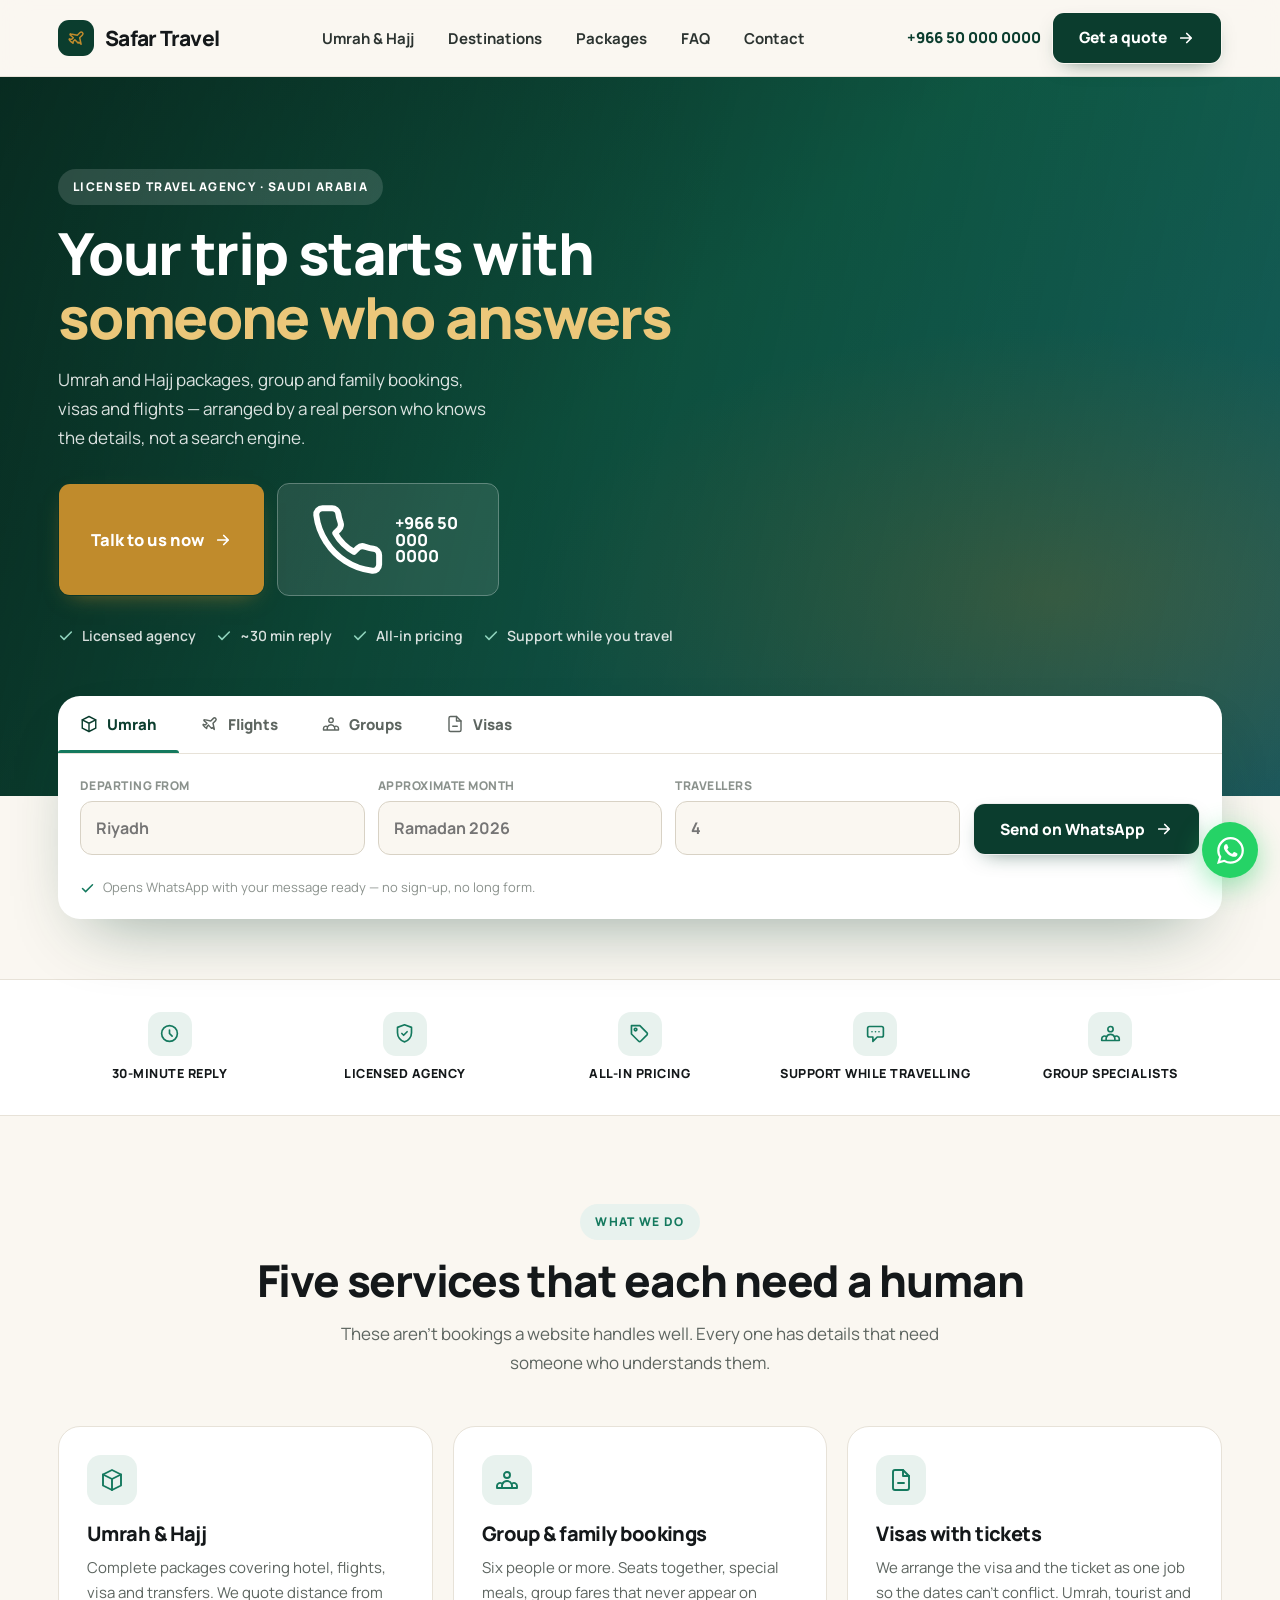
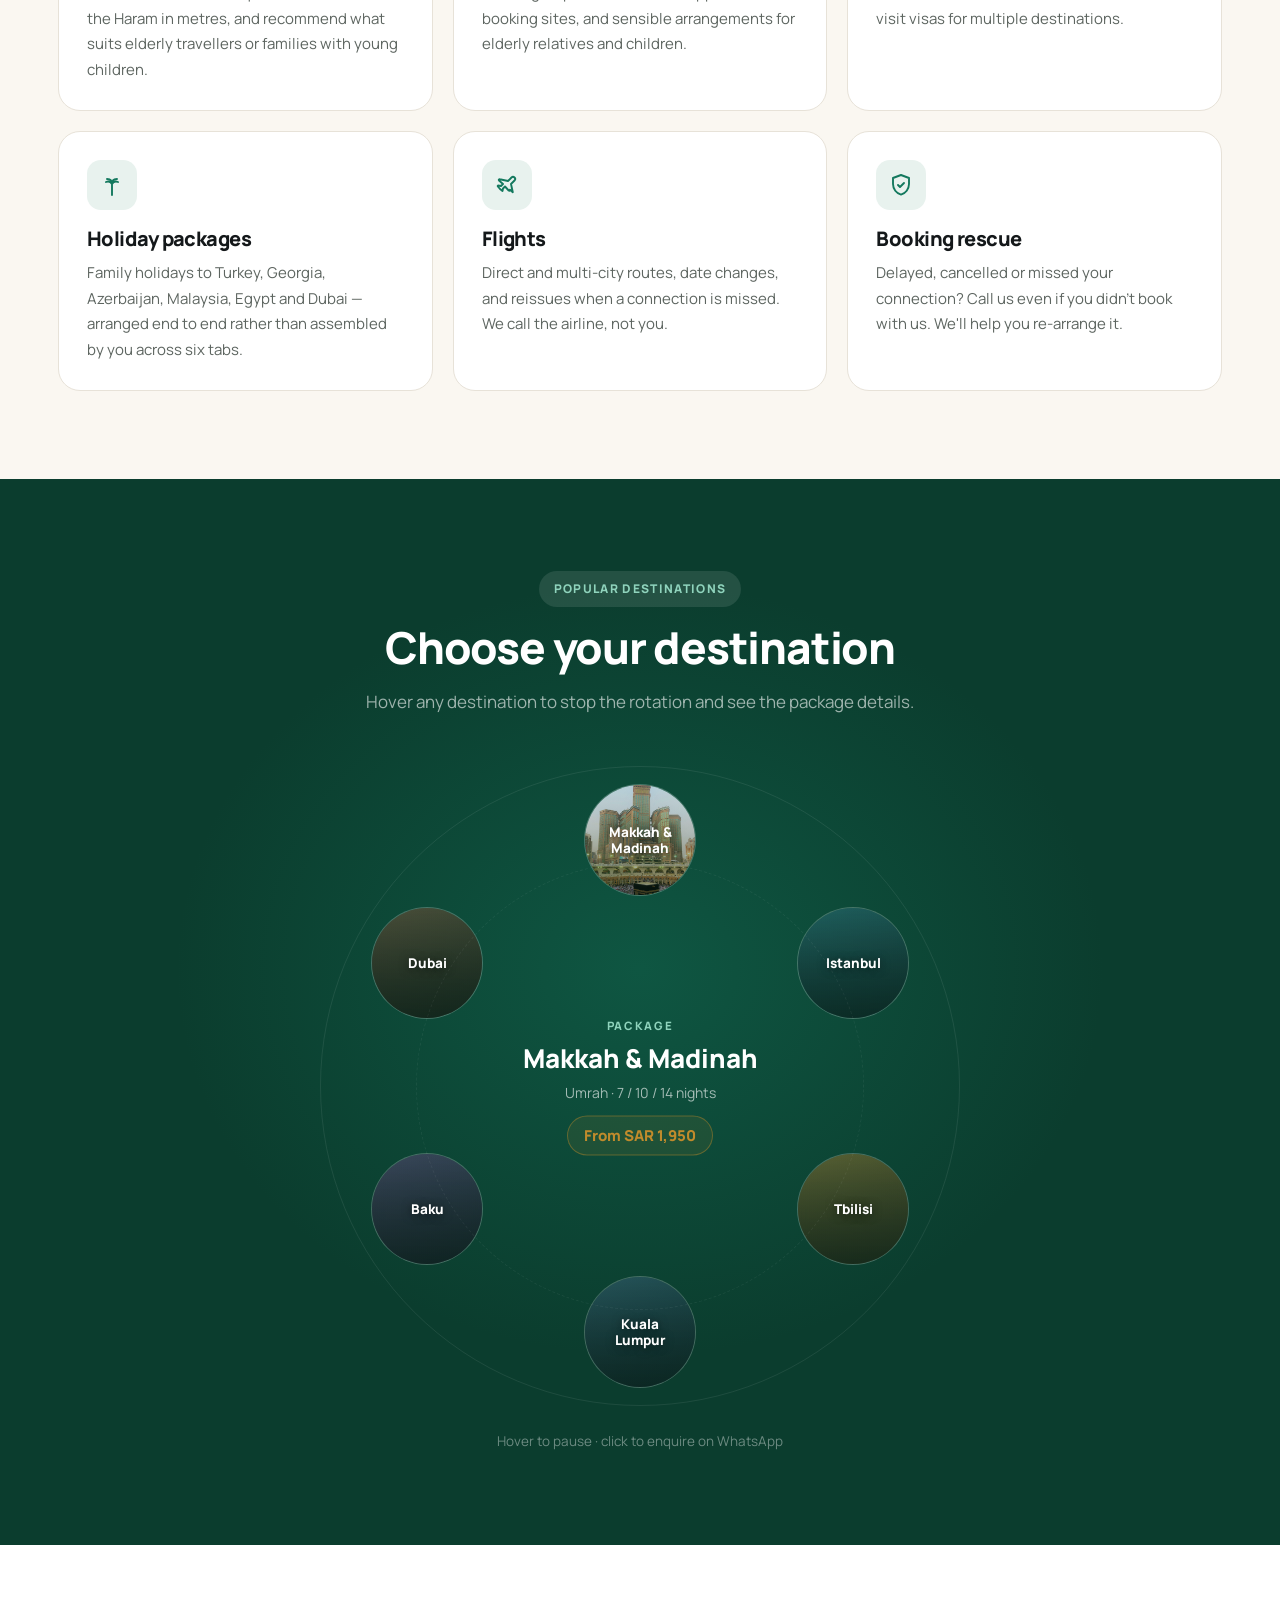
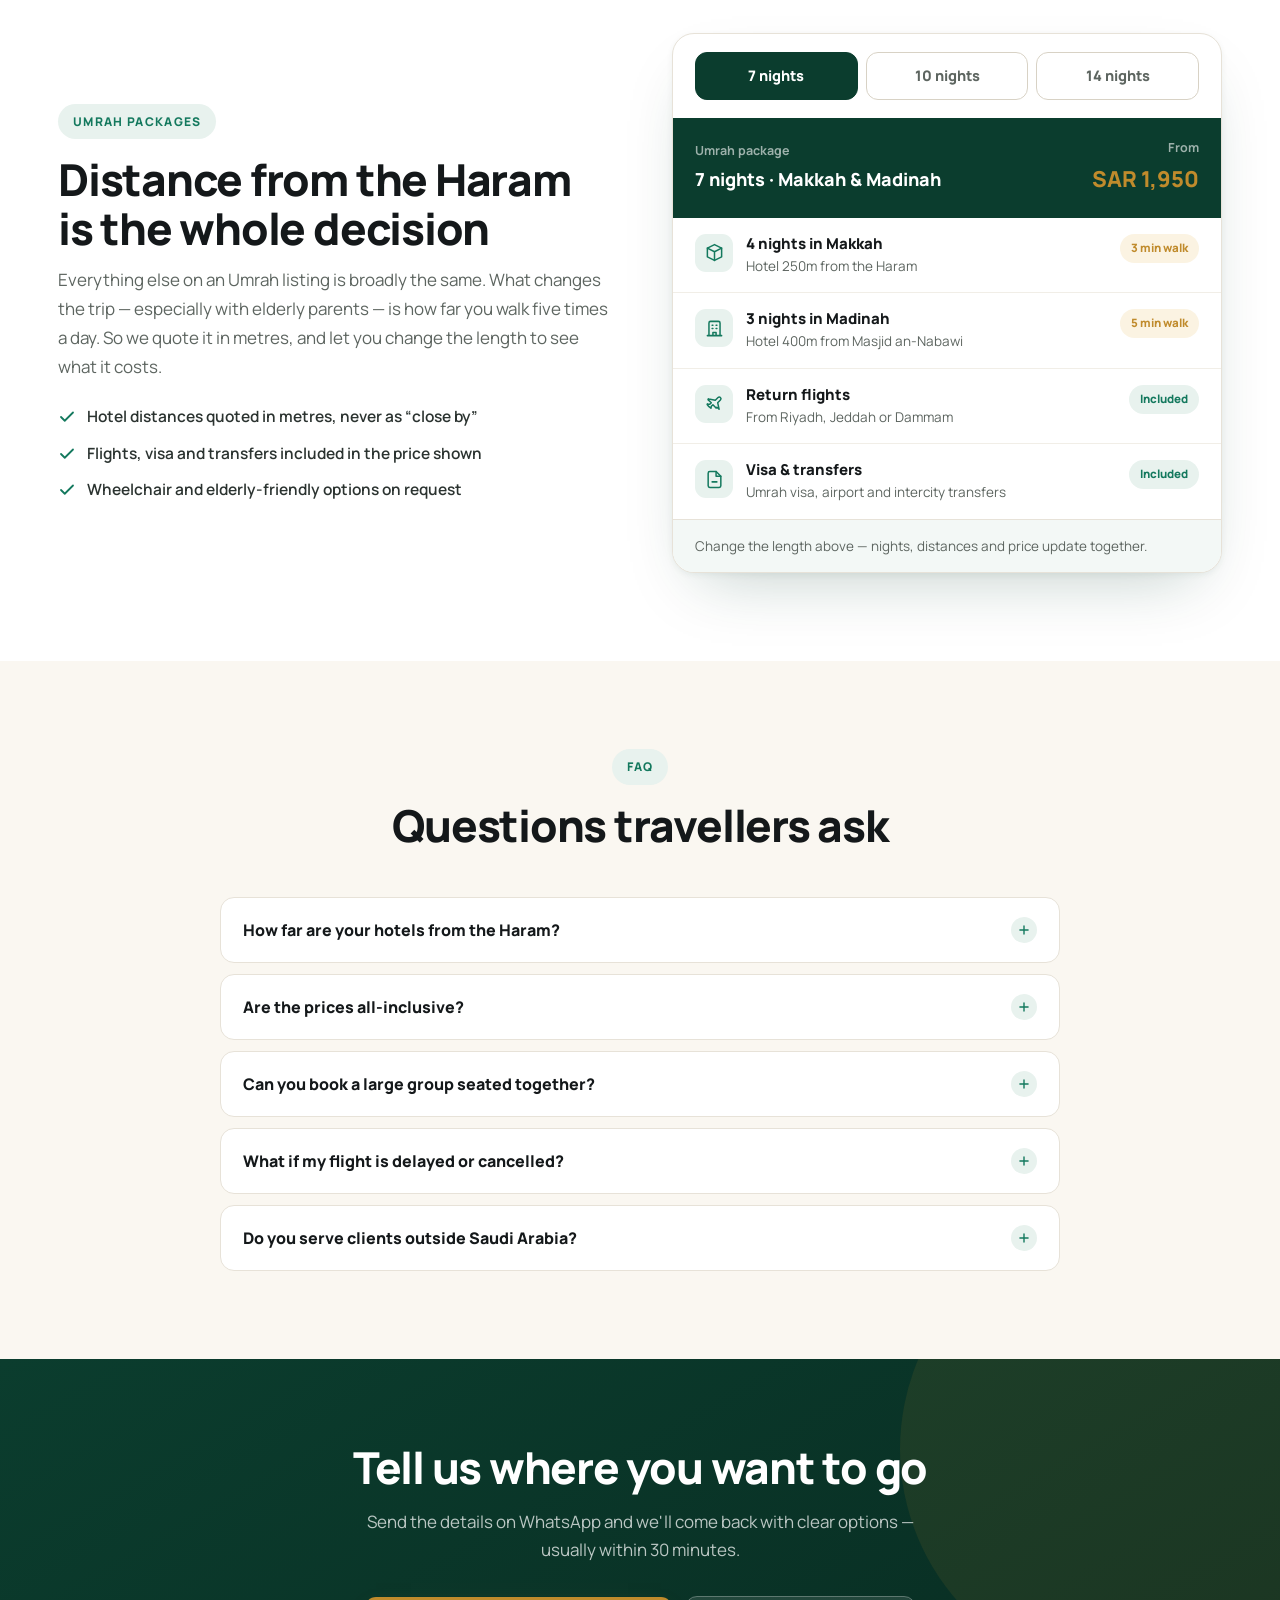
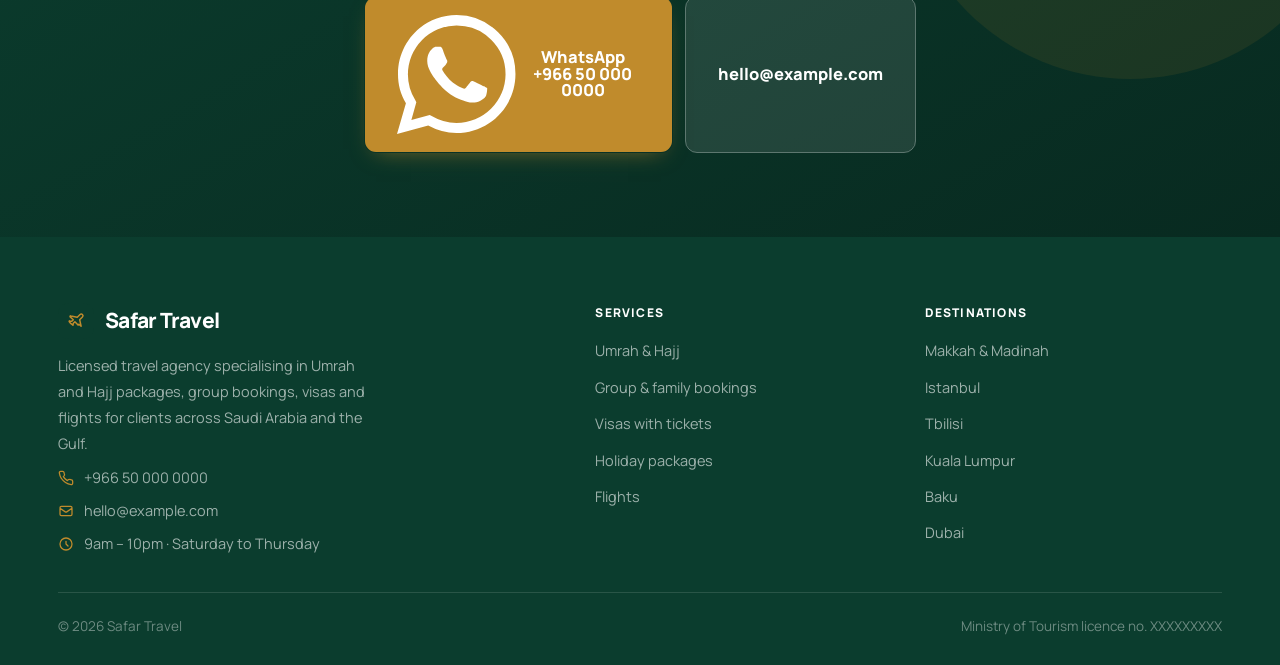
==== commit 3ffa4905: "Add files via upload" ====
--- a/index.html
+++ b/index.html
@@ -40,7 +40,7 @@
 
 <main id="main">
 <header class="hero">
-  <div class="hero-bg" id="hbg"><img src="img/hero.jpg" alt="" onerror="this.remove()"></div>
+  <div class="hero-bg" id="hbg"><img data-img="hero" style="--pos:50% 45%" alt="" fetchpriority="high" decoding="async" width="2000" height="1200"></div>
   <div class="hero-scrim"></div>
   <div class="hero-in"><div class="wrap"><div class="hero-c">
     <span class="eb">Licensed travel agency · Saudi Arabia</span>
@@ -77,7 +77,7 @@
   <div class="sec-hd tc rv"><span class="eb">Popular destinations</span><h2 class="h2">Choose your destination</h2>
     <p class="lead lead-c">Hover any destination to stop the rotation and see the package details.</p></div>
   <div class="stage" id="stage">
-    <div class="ring" id="ring"><div class="oi" style="transform:translate(0.0px,-246.0px)"><div class="oi-c"><div class="oi-b"><button class="od sel" type="button" data-i="0" aria-label="Makkah &amp; Madinah"><span class="od-fb g1"></span><img class="od-ph" src="img/makkah.svg" alt="" loading="lazy" onerror="this.remove()"><span class="od-l">Makkah &amp; Madinah</span></button></div></div></div><div class="oi" style="transform:translate(213.0px,-123.0px)"><div class="oi-c"><div class="oi-b"><button class="od" type="button" data-i="1" aria-label="Istanbul"><span class="od-fb g2"></span><img class="od-ph" src="img/istanbul.svg" alt="" loading="lazy" onerror="this.remove()"><span class="od-l">Istanbul</span></button></div></div></div><div class="oi" style="transform:translate(213.0px,123.0px)"><div class="oi-c"><div class="oi-b"><button class="od" type="button" data-i="2" aria-label="Tbilisi"><span class="od-fb g3f"></span><img class="od-ph" src="img/tbilisi.svg" alt="" loading="lazy" onerror="this.remove()"><span class="od-l">Tbilisi</span></button></div></div></div><div class="oi" style="transform:translate(0.0px,246.0px)"><div class="oi-c"><div class="oi-b"><button class="od" type="button" data-i="3" aria-label="Kuala Lumpur"><span class="od-fb g4"></span><img class="od-ph" src="img/kuala-lumpur.svg" alt="" loading="lazy" onerror="this.remove()"><span class="od-l">Kuala Lumpur</span></button></div></div></div><div class="oi" style="transform:translate(-213.0px,123.0px)"><div class="oi-c"><div class="oi-b"><button class="od" type="button" data-i="4" aria-label="Baku"><span class="od-fb g5"></span><img class="od-ph" src="img/baku.svg" alt="" loading="lazy" onerror="this.remove()"><span class="od-l">Baku</span></button></div></div></div><div class="oi" style="transform:translate(-213.0px,-123.0px)"><div class="oi-c"><div class="oi-b"><button class="od" type="button" data-i="5" aria-label="Dubai"><span class="od-fb g6"></span><img class="od-ph" src="img/dubai.svg" alt="" loading="lazy" onerror="this.remove()"><span class="od-l">Dubai</span></button></div></div></div></div>
+    <div class="ring" id="ring"><div class="oi" style="transform:translate(0.0px,-246.0px)"><div class="oi-c"><div class="oi-b"><button class="od sel" type="button" data-i="0" aria-label="Makkah &amp; Madinah"><span class="od-fb g1"></span><img class="od-ph" data-img="makkah" style="--pos:50% 45%" alt="" loading="lazy" decoding="async" width="240" height="240"><span class="od-l">Makkah &amp; Madinah</span></button></div></div></div><div class="oi" style="transform:translate(213.0px,-123.0px)"><div class="oi-c"><div class="oi-b"><button class="od" type="button" data-i="1" aria-label="Istanbul"><span class="od-fb g2"></span><img class="od-ph" data-img="istanbul" style="--pos:50% 42%" alt="" loading="lazy" decoding="async" width="240" height="240"><span class="od-l">Istanbul</span></button></div></div></div><div class="oi" style="transform:translate(213.0px,123.0px)"><div class="oi-c"><div class="oi-b"><button class="od" type="button" data-i="2" aria-label="Tbilisi"><span class="od-fb g3f"></span><img class="od-ph" data-img="tbilisi" style="--pos:50% 50%" alt="" loading="lazy" decoding="async" width="240" height="240"><span class="od-l">Tbilisi</span></button></div></div></div><div class="oi" style="transform:translate(0.0px,246.0px)"><div class="oi-c"><div class="oi-b"><button class="od" type="button" data-i="3" aria-label="Kuala Lumpur"><span class="od-fb g4"></span><img class="od-ph" data-img="kuala-lumpur" style="--pos:50% 40%" alt="" loading="lazy" decoding="async" width="240" height="240"><span class="od-l">Kuala Lumpur</span></button></div></div></div><div class="oi" style="transform:translate(-213.0px,123.0px)"><div class="oi-c"><div class="oi-b"><button class="od" type="button" data-i="4" aria-label="Baku"><span class="od-fb g5"></span><img class="od-ph" data-img="baku" style="--pos:50% 48%" alt="" loading="lazy" decoding="async" width="240" height="240"><span class="od-l">Baku</span></button></div></div></div><div class="oi" style="transform:translate(-213.0px,-123.0px)"><div class="oi-c"><div class="oi-b"><button class="od" type="button" data-i="5" aria-label="Dubai"><span class="od-fb g6"></span><img class="od-ph" data-img="dubai" style="--pos:50% 42%" alt="" loading="lazy" decoding="async" width="240" height="240"><span class="od-l">Dubai</span></button></div></div></div></div>
     <div class="mid"><div class="fade" id="fade">
       <div class="mid-k">Package</div>
       <div class="mid-n" id="mn">Makkah &amp; Madinah</div>
@@ -86,7 +86,7 @@
     </div></div>
   </div>
   <p class="orbit-hint">Hover to pause · click to enquire on WhatsApp</p>
-  <div class="rail" id="rail"><button class="rc" type="button" data-i="0"><span class="rc-fb g1"></span><img class="rc-ph" src="img/makkah.svg" alt="" loading="lazy" onerror="this.remove()"><span class="rc-t"><b>Makkah &amp; Madinah</b><small>Umrah · 7 / 10 / 14 nights</small><i>From SAR 1,950</i></span></button><button class="rc" type="button" data-i="1"><span class="rc-fb g2"></span><img class="rc-ph" src="img/istanbul.svg" alt="" loading="lazy" onerror="this.remove()"><span class="rc-t"><b>Istanbul</b><small>Family holiday · 6 nights</small><i>From SAR 2,400</i></span></button><button class="rc" type="button" data-i="2"><span class="rc-fb g3f"></span><img class="rc-ph" src="img/tbilisi.svg" alt="" loading="lazy" onerror="this.remove()"><span class="rc-t"><b>Tbilisi</b><small>Mountains &amp; nature · 5 nights</small><i>From SAR 2,100</i></span></button><button class="rc" type="button" data-i="3"><span class="rc-fb g4"></span><img class="rc-ph" src="img/kuala-lumpur.svg" alt="" loading="lazy" onerror="this.remove()"><span class="rc-t"><b>Kuala Lumpur</b><small>Long-haul · 8 nights</small><i>From SAR 3,600</i></span></button><button class="rc" type="button" data-i="4"><span class="rc-fb g5"></span><img class="rc-ph" src="img/baku.svg" alt="" loading="lazy" onerror="this.remove()"><span class="rc-t"><b>Baku</b><small>City &amp; nature · 5 nights</small><i>From SAR 2,250</i></span></button><button class="rc" type="button" data-i="5"><span class="rc-fb g6"></span><img class="rc-ph" src="img/dubai.svg" alt="" loading="lazy" onerror="this.remove()"><span class="rc-t"><b>Dubai</b><small>Short break · 4 nights</small><i>From SAR 1,800</i></span></button></div>
+  <div class="rail" id="rail"><button class="rc" type="button" data-i="0"><span class="rc-fb g1"></span><img class="rc-ph" data-img="makkah" style="--pos:50% 45%" alt="" loading="lazy" decoding="async" width="560" height="400"><span class="rc-t"><b>Makkah &amp; Madinah</b><small>Umrah · 7 / 10 / 14 nights</small><i>From SAR 1,950</i></span></button><button class="rc" type="button" data-i="1"><span class="rc-fb g2"></span><img class="rc-ph" data-img="istanbul" style="--pos:50% 42%" alt="" loading="lazy" decoding="async" width="560" height="400"><span class="rc-t"><b>Istanbul</b><small>Family holiday · 6 nights</small><i>From SAR 2,400</i></span></button><button class="rc" type="button" data-i="2"><span class="rc-fb g3f"></span><img class="rc-ph" data-img="tbilisi" style="--pos:50% 50%" alt="" loading="lazy" decoding="async" width="560" height="400"><span class="rc-t"><b>Tbilisi</b><small>Mountains &amp; nature · 5 nights</small><i>From SAR 2,100</i></span></button><button class="rc" type="button" data-i="3"><span class="rc-fb g4"></span><img class="rc-ph" data-img="kuala-lumpur" style="--pos:50% 40%" alt="" loading="lazy" decoding="async" width="560" height="400"><span class="rc-t"><b>Kuala Lumpur</b><small>Long-haul · 8 nights</small><i>From SAR 3,600</i></span></button><button class="rc" type="button" data-i="4"><span class="rc-fb g5"></span><img class="rc-ph" data-img="baku" style="--pos:50% 48%" alt="" loading="lazy" decoding="async" width="560" height="400"><span class="rc-t"><b>Baku</b><small>City &amp; nature · 5 nights</small><i>From SAR 2,250</i></span></button><button class="rc" type="button" data-i="5"><span class="rc-fb g6"></span><img class="rc-ph" data-img="dubai" style="--pos:50% 42%" alt="" loading="lazy" decoding="async" width="560" height="400"><span class="rc-t"><b>Dubai</b><small>Short break · 4 nights</small><i>From SAR 1,800</i></span></button></div>
   <div class="dots" id="dots"><span class="dot on"></span><span class="dot"></span><span class="dot"></span><span class="dot"></span><span class="dot"></span><span class="dot"></span></div>
 </div></section>
 
@@ -148,6 +148,22 @@
 </div></footer>
 
 <script>
+
+/* images: try jpg -> png -> webp -> jpeg -> svg, fade in when one works */
+(function(){
+  var EXT=['jpg','png','webp','jpeg','svg'];
+  document.querySelectorAll('img[data-img]').forEach(function(img){
+    var name=img.dataset.img,n=0;
+    function next(){
+      if(n>=EXT.length){img.remove();return;}      /* none found: gradient stays */
+      img.src='img/'+name+'.'+EXT[n++];
+    }
+    img.addEventListener('error',next);
+    img.addEventListener('load',function(){img.classList.add('ready');});
+    next();
+  });
+})();
+
 (function(){
 var RM=matchMedia('(prefers-reduced-motion: reduce)').matches;
 var HOVER=matchMedia('(hover:hover) and (pointer:fine)').matches;
--- a/style.css
+++ b/style.css
@@ -38,8 +38,10 @@
 a{color:inherit;text-decoration:none}
 img,svg{max-width:100%;display:block}
 button{font-family:inherit}
-:focus-visible{outline:2px solid var(--green);outline-offset:3px;border-radius:6px}
-.wrap{max-width:1220px;margin:0 auto;padding:0 28px}
+:focus-visible{outline:2px solid var(--green);outline-offset:3px}
+.od:focus-visible{outline-offset:5px;border-radius:50%}
+:root{--gut:28px}
+.wrap{max-width:1220px;margin:0 auto;padding:0 var(--gut)}
 .skip{position:absolute;left:-9999px;top:0;background:var(--deep);color:#fff;padding:12px 20px;z-index:400}
 .skip:focus{left:0}
 
@@ -81,13 +83,13 @@
   transform:scaleX(0);transform-origin:left center;
   transition:transform .5s var(--swift);
 }
-.btn:hover::after{transform:scaleX(1)}
+
 .btn:active{transform:scale(.975)!important;transition:transform .09s var(--tap)!important}
 
 .b-green{color:#fff;box-shadow:0 8px 22px -12px rgba(11,61,46,.7)}
 .b-green::before{background:var(--deep)}
 .b-green::after{background:var(--green)}
-.b-green:hover{box-shadow:0 14px 32px -14px rgba(20,121,94,.6)}
+
 
 .b-gold{color:#fff;box-shadow:0 8px 22px -12px rgba(192,139,44,.7)}
 .b-gold::before{background:var(--gold)}
@@ -96,12 +98,12 @@
 .b-line{color:var(--ink);border-color:var(--line-2)}
 .b-line::before{background:#fff}
 .b-line::after{background:var(--deep)}
-.b-line:hover{color:#fff;border-color:var(--deep)}
+
 
 .b-ghost{color:#fff;border-color:rgba(255,255,255,.34)}
 .b-ghost::before{background:rgba(255,255,255,.1)}
 .b-ghost::after{background:#fff}
-.b-ghost:hover{color:var(--deep);border-color:#fff}
+
 
 .b-wa{color:#fff}
 .b-wa::before{background:#25D366}
@@ -114,8 +116,8 @@
 .arw{display:inline-grid;place-items:center;width:18px;height:18px;overflow:hidden}
 .arw svg{grid-area:1/1;width:18px;height:18px;transition:transform .44s var(--swift)}
 .arw svg:nth-child(2){transform:translateX(-150%)}
-.btn:hover .arw svg:nth-child(1){transform:translateX(150%)}
-.btn:hover .arw svg:nth-child(2){transform:translateX(0)}
+
+
 
 /* ── NAV ── */
 .nav{position:sticky;top:0;z-index:200;background:rgba(250,247,241,.9);backdrop-filter:blur(14px);border-bottom:1px solid var(--line)}
@@ -126,12 +128,12 @@
 .nav-l{display:none;gap:4px;list-style:none;align-items:center}
 @media(min-width:1040px){.nav-l{display:flex}}
 .nav-l a{padding:10px 15px;border-radius:var(--r-sm);font-size:15px;font-weight:700;color:var(--ink-2);transition:background .2s,color .2s}
-.nav-l a:hover{background:var(--green-lt);color:var(--deep)}
+
 .nav-r{display:flex;align-items:center;gap:11px}
 .nav-tel{display:none;font-size:15px;font-weight:800;color:var(--deep)}
 @media(min-width:720px){.nav-tel{display:block}}
 .ham{display:grid;place-items:center;width:46px;height:46px;border-radius:var(--r-sm);border:1px solid var(--line-2);background:#fff;cursor:pointer;flex-shrink:0;transition:border-color .2s}
-.ham:hover{border-color:var(--deep)}
+
 @media(min-width:1040px){.ham{display:none}}
 .ham-box{position:relative;width:19px;height:14px}
 .ham-b{position:absolute;left:0;width:100%;height:2px;border-radius:2px;background:var(--ink);transition:transform .38s var(--spring),opacity .2s}
@@ -162,7 +164,9 @@
    radial-gradient(ellipse 60% 70% at 22% 28%,rgba(20,121,94,.6),transparent 62%),
    radial-gradient(ellipse 65% 60% at 82% 72%,rgba(192,139,44,.34),transparent 62%),
    linear-gradient(140deg,#0B3D2E,#14795E 46%,#1E6B7A);}
-.hero-bg img{width:100%;height:100%;object-fit:cover}
+.hero-bg img{width:100%;height:100%;object-fit:cover;
+  object-position:var(--pos,50% 45%);opacity:0;transition:opacity .8s ease}
+.hero-bg img.ready{opacity:1}
 .hero-scrim{position:absolute;inset:0;z-index:1;
   background:linear-gradient(102deg,rgba(8,40,30,.86) 0%,rgba(8,40,30,.5) 52%,rgba(8,40,30,.3) 100%)}
 .hero-in{position:relative;z-index:2;width:100%;padding:92px 0 148px}
@@ -189,7 +193,7 @@
 .enq-tabs::-webkit-scrollbar{display:none}
 .enq-tab{flex:0 0 auto;display:inline-flex;align-items:center;gap:9px;padding:18px 22px;font-size:15px;font-weight:800;color:var(--grey);background:none;border:none;cursor:pointer;transition:color .25s;white-space:nowrap;min-height:56px}
 .enq-tab svg{width:18px;height:18px}
-.enq-tab:hover{color:var(--deep)}
+
 .enq-tab.on{color:var(--deep)}
 .enq-ind{position:absolute;bottom:0;left:0;height:3px;border-radius:3px 3px 0 0;background:var(--green);transition:transform .5s var(--spring),width .5s var(--spring);will-change:transform,width}
 .enq-p{display:none;padding:22px}
@@ -207,6 +211,8 @@
 /* ── TRUST ── */
 .trust{background:#fff;padding:32px 0;border-block:1px solid var(--line);margin-top:60px}
 .trust-g{display:grid;grid-template-columns:repeat(2,1fr);gap:24px 12px}
+.trust-g .tr:last-child{grid-column:1/-1}
+@media(min-width:900px){.trust-g .tr:last-child{grid-column:auto}}
 @media(min-width:900px){.trust-g{grid-template-columns:repeat(5,1fr)}}
 .tr{display:flex;flex-direction:column;align-items:center;text-align:center;gap:9px}
 .tr-ic{width:44px;height:44px;border-radius:13px;background:var(--green-lt);display:grid;place-items:center}
@@ -224,12 +230,12 @@
 @media(min-width:1040px){.g3{grid-template-columns:repeat(3,1fr)}}
 .card{position:relative;background:#fff;border:1px solid var(--line);border-radius:var(--r-lg);padding:28px;display:flex;flex-direction:column;transition:box-shadow .4s var(--swift)}
 .card::before{content:'';position:absolute;inset:0;border-radius:var(--r-lg);border:1.5px solid var(--green);opacity:0;clip-path:inset(0 100% 0 0);transition:opacity .2s,clip-path .55s var(--swift);pointer-events:none}
-.card:hover{box-shadow:var(--sh)}
-.card:hover::before{opacity:1;clip-path:inset(0)}
+
+
 .card-ic{width:50px;height:50px;border-radius:14px;background:var(--green-lt);display:grid;place-items:center;margin-bottom:18px;transition:transform .5s var(--spring),background .3s}
 .card-ic svg{width:24px;height:24px;color:var(--green);transition:color .3s}
-.card:hover .card-ic{transform:scale(1.07) rotate(-5deg);background:var(--deep)}
-.card:hover .card-ic svg{color:#fff}
+
+
 .card p{font-size:15px;color:var(--grey);margin-top:10px;line-height:1.7}
 
 /* ── ORBIT ── */
@@ -260,13 +266,20 @@
   backdrop-filter:blur(6px);cursor:pointer;display:grid;place-items:center;color:#fff;
   transition:transform .55s var(--spring),border-color .35s,box-shadow .45s,opacity .35s;
 }
-.od-ph{position:absolute;inset:0;width:100%;height:100%;object-fit:cover;opacity:.45;transition:opacity .4s,transform .8s var(--swift);z-index:0}
+.od-ph{position:absolute;inset:0;width:100%;height:100%;
+  object-fit:cover;                       /* fills the circle, crops overflow */
+  object-position:var(--pos,50% 50%);     /* which part survives the crop */
+  opacity:0;z-index:0;
+  transition:opacity .5s ease,transform .8s var(--swift)}
+.od-ph.ready{opacity:.45}
+.od:hover .od-ph.ready,.od.sel .od-ph.ready{opacity:.9}
 .od-fb{position:absolute;inset:0;z-index:0;opacity:.5;transition:opacity .4s,transform .8s var(--swift)}
 .od-l{position:relative;z-index:2;font-size:13.5px;font-weight:800;line-height:1.25;text-align:center;padding:0 10px;text-shadow:0 1px 10px rgba(0,0,0,.6)}
 .od::after{content:'';position:absolute;inset:0;z-index:1;background:linear-gradient(to top,rgba(6,28,21,.7),rgba(6,28,21,.15));transition:opacity .4s}
 .ring.hold .od{opacity:.42}
 .od:hover,.od:focus-visible,.ring.hold .od.sel{opacity:1;transform:scale(1.18);border-color:var(--gold);box-shadow:0 0 0 4px rgba(192,139,44,.2),0 20px 44px -16px rgba(0,0,0,.7)}
-.od:hover .od-ph,.od:hover .od-fb,.od.sel .od-ph,.od.sel .od-fb{opacity:.9;transform:scale(1.12)}
+.od:hover .od-fb,.od.sel .od-fb{opacity:.9}
+.od:hover .od-ph,.od.sel .od-ph{transform:scale(1.12)}
 .od:hover::after,.od.sel::after{opacity:.55}
 
 .mid{position:absolute;top:50%;left:50%;transform:translate(-50%,-50%);width:min(260px,46%);text-align:center;pointer-events:none;z-index:5}
@@ -280,11 +293,15 @@
 @media(max-width:880px){.orbit-hint{display:none}}
 
 /* mobile rail */
-.rail{display:none;gap:14px;overflow-x:auto;scroll-snap-type:x mandatory;padding:6px 28px 22px;margin:34px -28px 0;scrollbar-width:none}
+.rail{display:none;gap:14px;overflow-x:auto;overscroll-behavior-x:contain;scroll-snap-type:x mandatory;
+  padding:6px var(--gut,28px) 22px;margin:34px calc(var(--gut,28px) * -1) 0;scrollbar-width:none}
 .rail::-webkit-scrollbar{display:none}
 @media(max-width:880px){.rail{display:flex}}
 .rc{flex:0 0 76%;max-width:280px;scroll-snap-align:center;position:relative;border-radius:var(--r-lg);overflow:hidden;min-height:200px;border:1px solid rgba(255,255,255,.14);text-align:left;padding:0;color:#fff;background:none;cursor:pointer;display:flex;align-items:flex-end}
-.rc-ph{position:absolute;inset:0;width:100%;height:100%;object-fit:cover;opacity:.55;z-index:0}
+.rc-ph{position:absolute;inset:0;width:100%;height:100%;
+  object-fit:cover;object-position:var(--pos,50% 50%);
+  opacity:0;z-index:0;transition:opacity .5s ease}
+.rc-ph.ready{opacity:.55}
 .rc-fb{position:absolute;inset:0;z-index:0;opacity:.6}
 .rc::after{content:'';position:absolute;inset:0;z-index:1;background:linear-gradient(to top,rgba(6,28,21,.9),rgba(6,28,21,.2))}
 .rc-t{position:relative;z-index:2;padding:20px;width:100%}
@@ -308,7 +325,7 @@
 .pkg{background:#fff;border:1px solid var(--line);border-radius:var(--r-lg);box-shadow:var(--sh-lg);overflow:hidden}
 .cfg{display:flex;gap:8px;padding:18px 22px 0}
 .cfg-b{flex:1;padding:13px 6px;border:1.5px solid var(--line-2);background:#fff;border-radius:var(--r-sm);font-size:14.5px;font-weight:800;color:var(--grey);cursor:pointer;transition:color .25s,border-color .25s,background .25s,transform .12s var(--tap);min-height:48px}
-.cfg-b:hover{border-color:var(--green);color:var(--deep)}
+
 .cfg-b.on{background:var(--deep);border-color:var(--deep);color:#fff}
 .cfg-b:active{transform:scale(.96)}
 .pkg-top{background:var(--deep);color:#fff;padding:20px 22px;display:flex;align-items:center;justify-content:space-between;gap:12px;margin-top:18px}
@@ -336,7 +353,7 @@
 .fi{background:#fff;border:1px solid var(--line);border-radius:var(--r);overflow:hidden;transition:border-color .25s}
 .fi.open{border-color:rgba(20,121,94,.42)}
 .fq{display:flex;align-items:center;justify-content:space-between;gap:14px;width:100%;padding:19px 22px;font-size:16px;font-weight:800;color:var(--ink);background:none;border:none;text-align:left;cursor:pointer;line-height:1.45;min-height:60px;transition:color .2s}
-.fq:hover,.fi.open .fq{color:var(--green)}
+
 .fq-i{width:26px;height:26px;border-radius:50%;background:var(--green-lt);display:grid;place-items:center;flex-shrink:0;transition:transform .35s var(--spring)}
 .fq-i svg{width:14px;height:14px;color:var(--green)}
 .fi.open .fq-i{transform:rotate(135deg)}
@@ -361,14 +378,14 @@
 .ft-h{font-size:12px;font-weight:800;letter-spacing:.1em;text-transform:uppercase;color:#fff;margin-bottom:15px}
 .ft-l{list-style:none;display:flex;flex-direction:column;gap:10px}
 .ft-l a{font-size:14.5px;transition:color .2s}
-.ft-l a:hover{color:#fff}
+
 .ft-b{padding-top:22px;display:flex;flex-wrap:wrap;gap:12px;justify-content:space-between;font-size:13.5px;color:rgba(255,255,255,.4)}
 
 /* ── FLOAT + PROGRESS ── */
 .prog{position:fixed;top:0;left:0;height:2px;width:100%;z-index:500;pointer-events:none}
 .prog i{display:block;height:100%;width:0;background:linear-gradient(90deg,var(--green),var(--gold))}
 .wa{position:fixed;bottom:22px;right:22px;z-index:150;width:56px;height:56px;border-radius:50%;background:#25D366;display:grid;place-items:center;box-shadow:0 8px 28px rgba(37,211,102,.45);transition:transform .35s var(--spring)}
-.wa:hover{transform:scale(1.08)}
+
 .wa svg{width:27px;height:27px;color:#fff}
 
 .rv{opacity:0;transform:translateY(18px);transition:opacity .6s,transform .7s var(--swift)}
@@ -383,7 +400,7 @@
   .sp{gap:32px}
 }
 @media(max-width:640px){
-  .wrap{padding:0 18px}
+  :root{--gut:18px}
   .nav-in{height:64px;gap:10px}
   .nav-r .btn{display:none}
   .logo{font-size:19px;gap:9px}
@@ -414,7 +431,7 @@
   .g3{gap:14px}
 
   .cfg{padding:16px 16px 0;gap:6px}
-  .cfg-b{font-size:13.5px;padding:12px 4px}
+  .cfg-b{font-size:13px;padding:12px 2px;letter-spacing:-.01em}
   .pkg-top{padding:17px 16px;margin-top:16px}
   .pkg-top b{font-size:16px}
   .pkg-pr b{font-size:19px}
@@ -437,15 +454,46 @@
   .b-lg{padding:16px 24px;font-size:15.5px;min-height:54px}
 }
 @media(max-width:380px){
-  .wrap{padding:0 15px}
+  :root{--gut:15px}
   .rc{flex:0 0 84%}
-}
-
-/* touch: no hover states to chase */
+  .cfg-b{font-size:12px}
+  .h1{font-size:26px}
+  .enq-tab{padding:14px 13px;font-size:13.5px}
+}
+
+
+/* ═══ hover states — pointer devices only ═══
+   On touch, :hover sticks after a tap. Any rule that
+   changes colour must never apply there.            */
+@media(hover:hover) and (pointer:fine){
+  .btn:hover::after{transform:scaleX(1)}
+  .btn:hover .arw svg:nth-child(1){transform:translateX(150%)}
+  .btn:hover .arw svg:nth-child(2){transform:translateX(0)}
+  .b-green:hover{box-shadow:0 14px 32px -14px rgba(20,121,94,.6)}
+  .b-line:hover{color:#fff;border-color:var(--deep)}
+  .b-ghost:hover{color:var(--deep);border-color:#fff}
+  .ham:hover{border-color:var(--deep)}
+  .enq-tab:hover{color:var(--deep)}
+  .cfg-b:hover{border-color:var(--green);color:var(--deep)}
+  .fq:hover{color:var(--green)}
+  .card:hover{box-shadow:var(--sh)}
+  .card:hover::before{opacity:1;clip-path:inset(0)}
+  .card:hover .card-ic{transform:scale(1.07) rotate(-5deg);background:var(--deep)}
+  .card:hover .card-ic svg{color:#fff}
+  .nav-l a:hover{background:var(--green-lt);color:var(--deep)}
+  .wa:hover{transform:scale(1.08)}
+  .ft-l a:hover{color:#fff}
+}
+/* open state must still work everywhere */
+.fi.open .fq{color:var(--green)}
+
+/* ═══ touch feedback instead of hover ═══ */
 @media(hover:none){
-  .btn::after{display:none}
-  .card::before{display:none}
-}
+  .btn:active::after{transform:scaleX(1);transition:transform .25s var(--swift)}
+  .card:active{box-shadow:var(--sh)}
+  .enq-tab:active,.cfg-b:active,.fq:active{color:var(--deep)}
+}
+
 
 @media(prefers-reduced-motion:reduce){
   *{animation-duration:.001ms!important;transition-duration:.001ms!important}
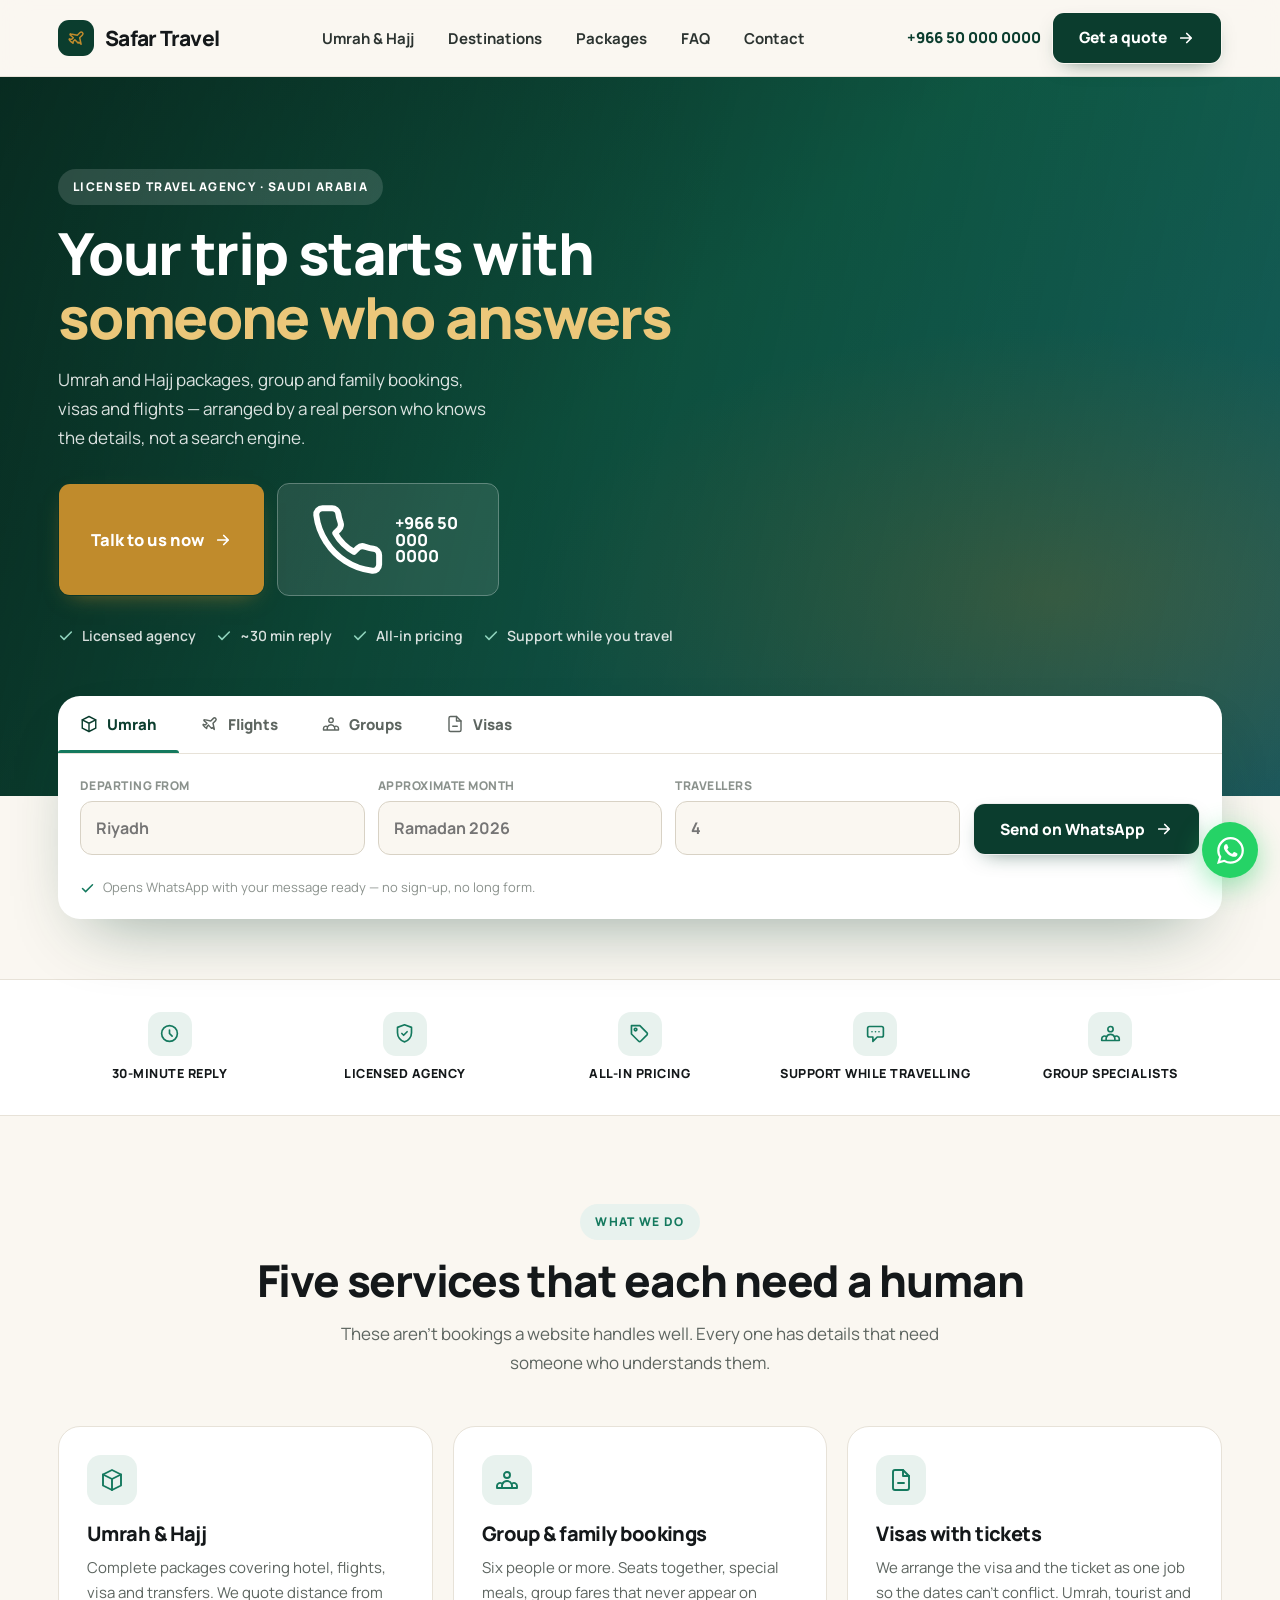
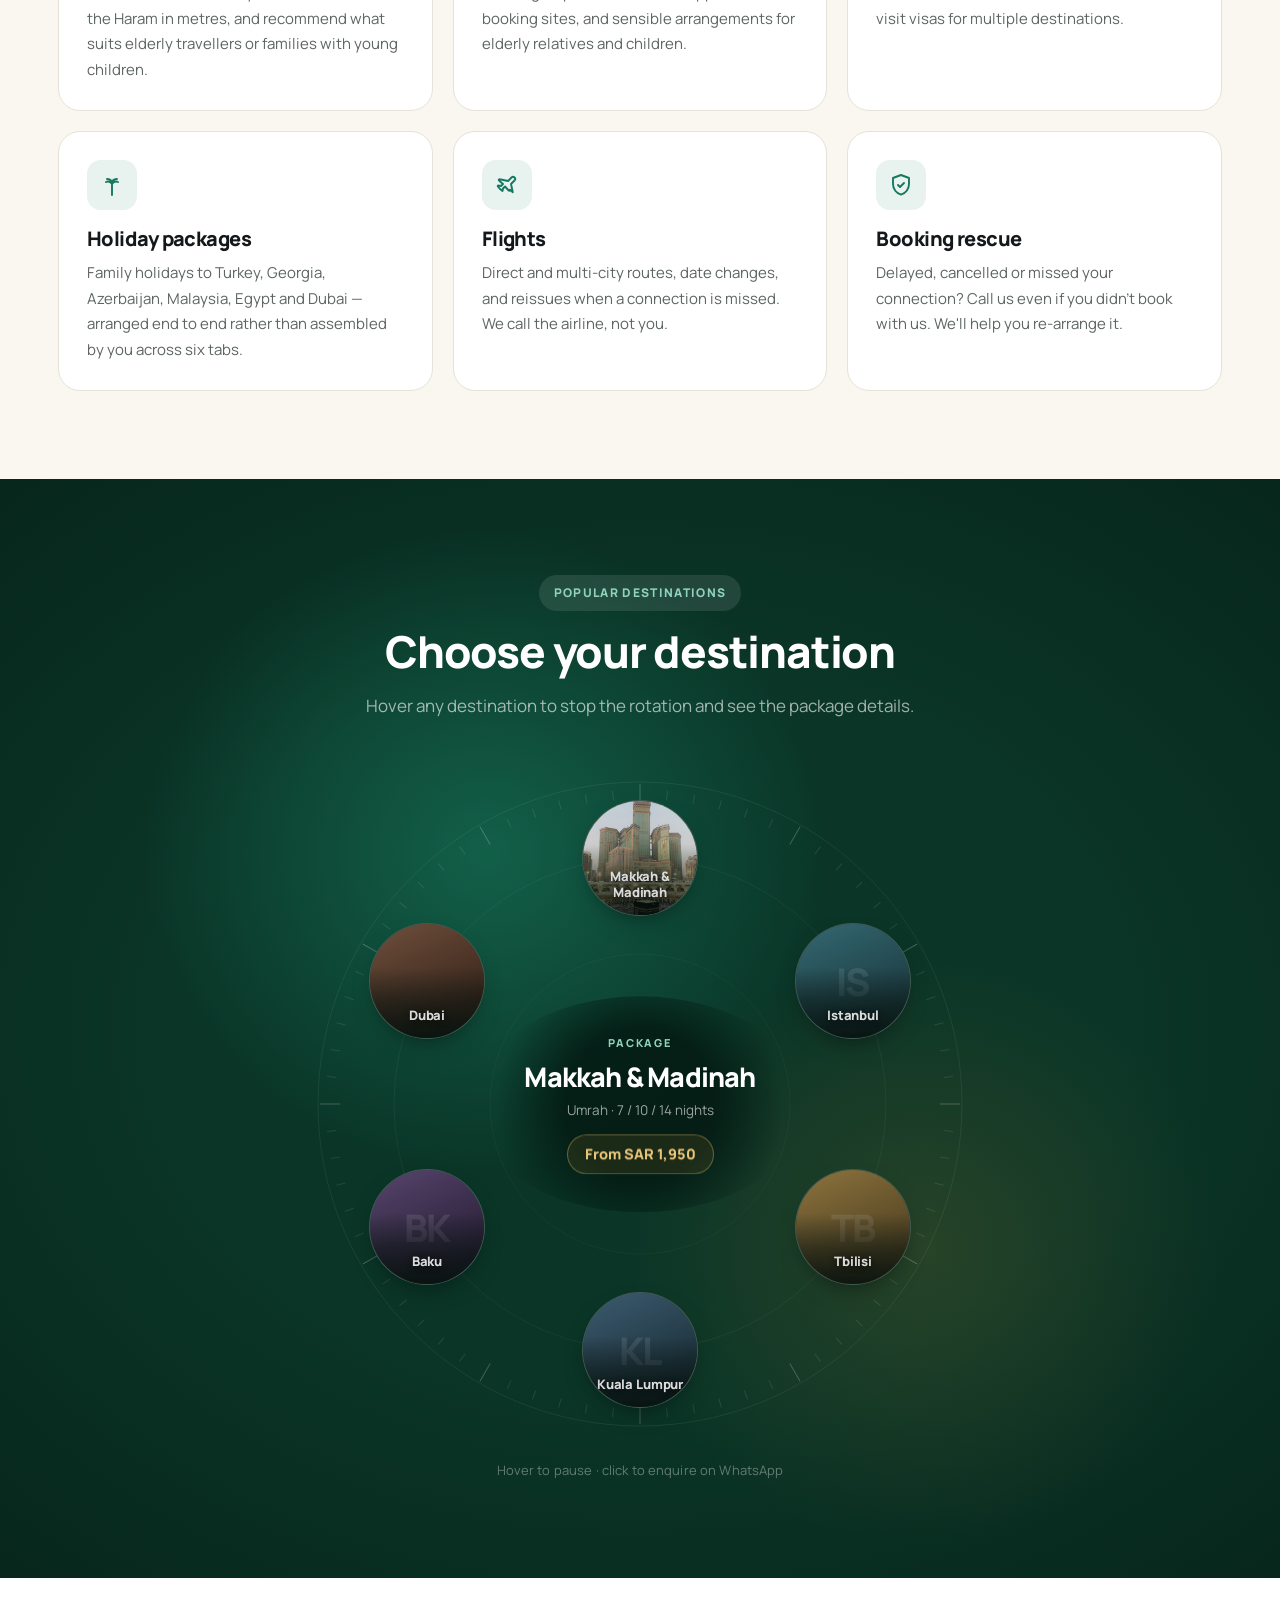
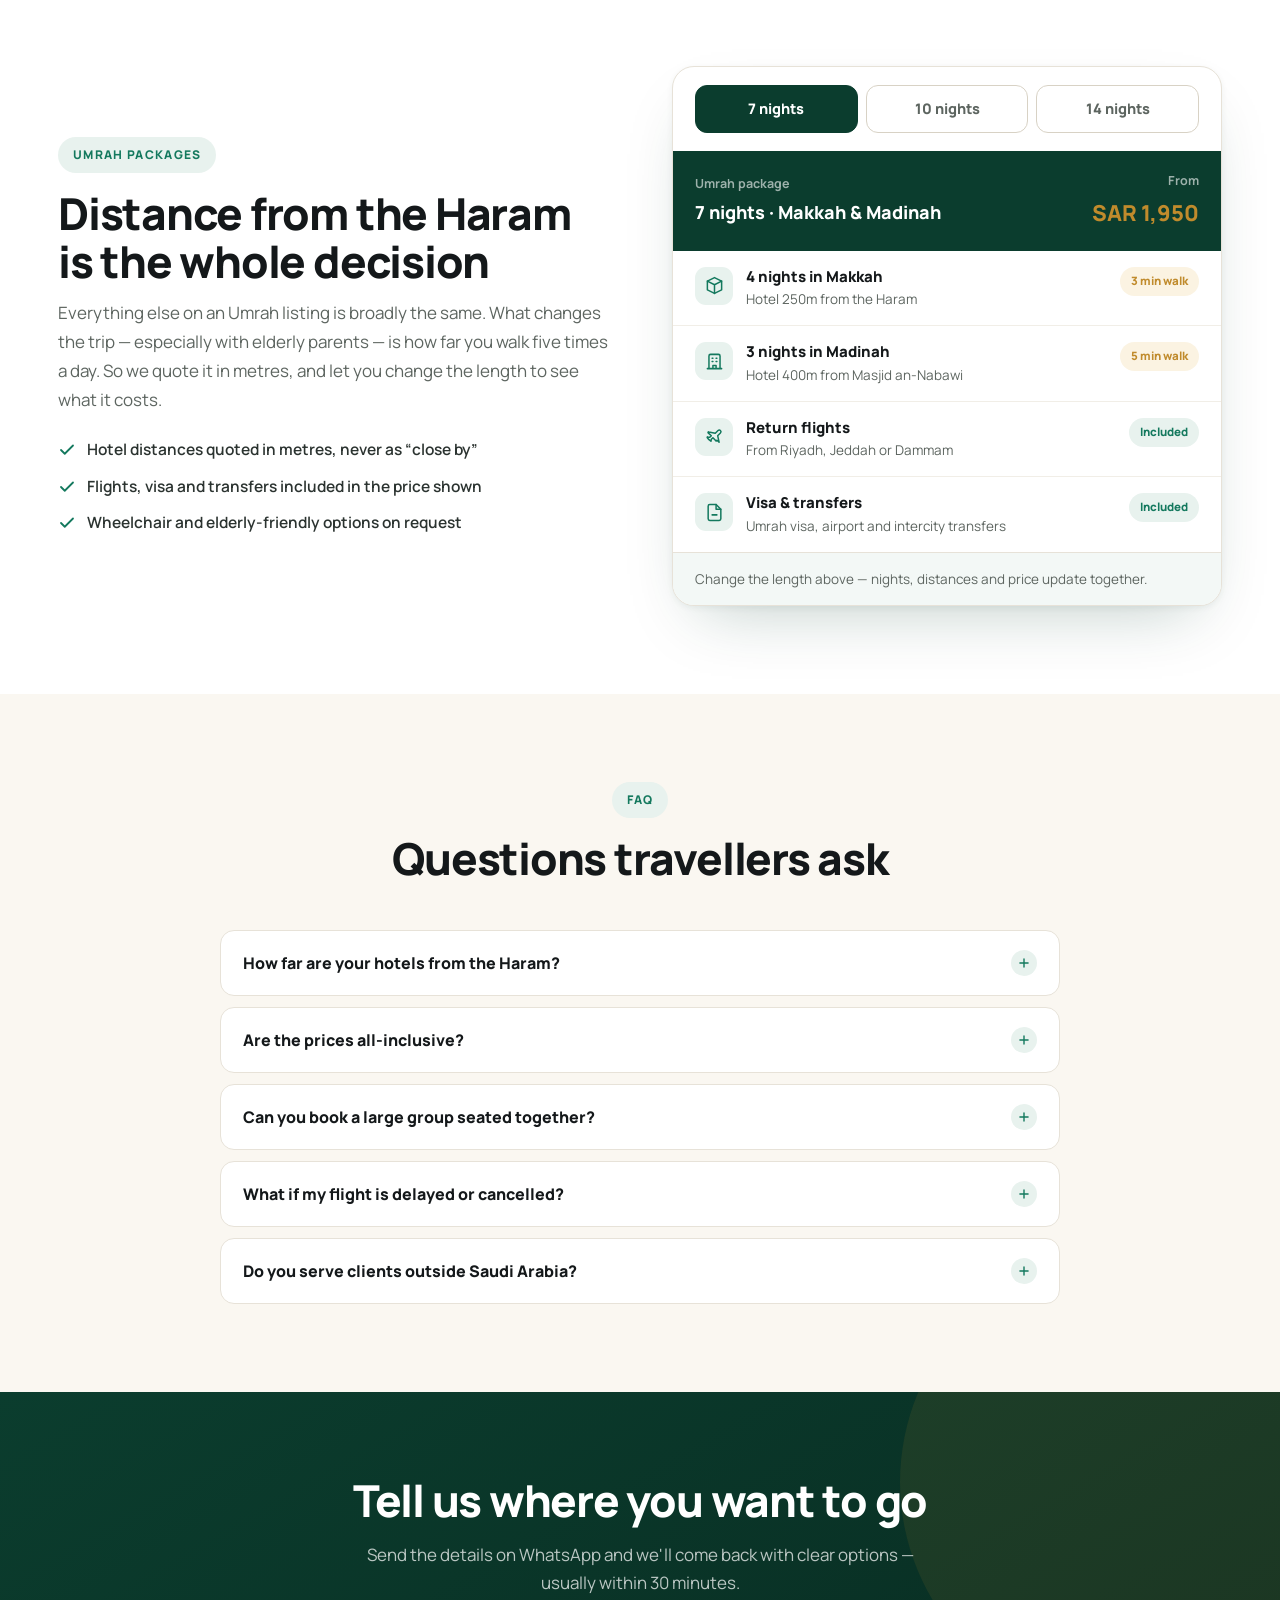
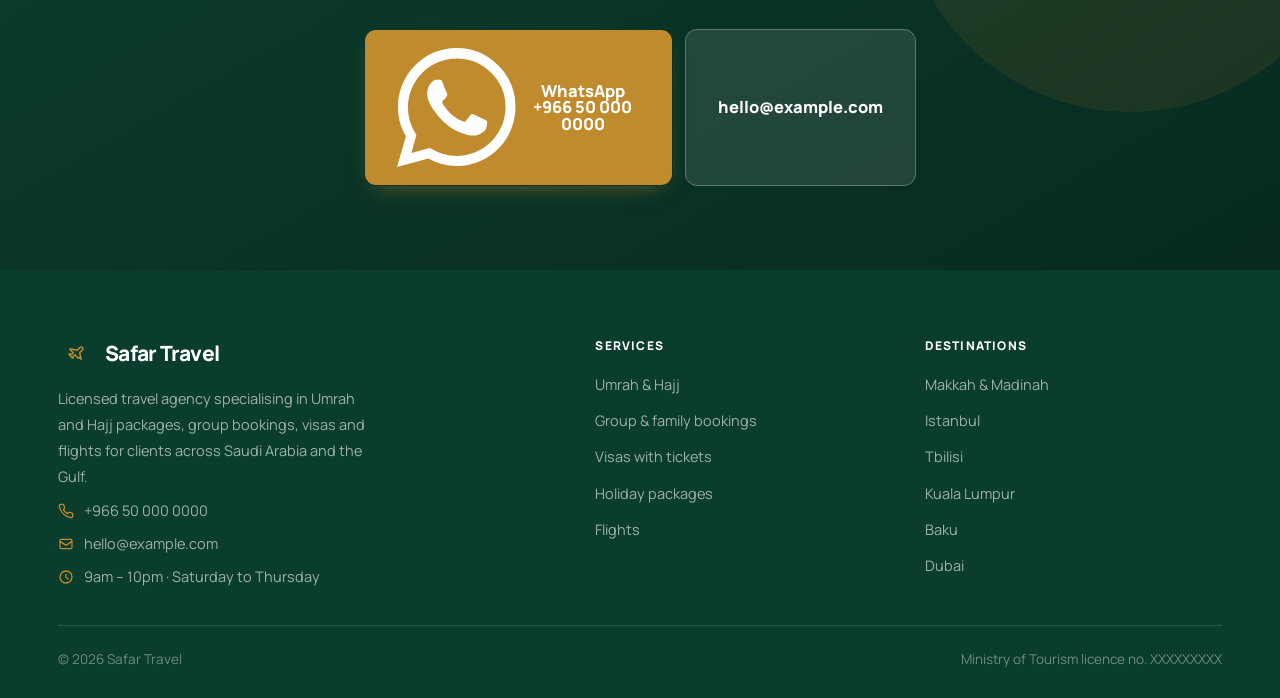
==== commit 85e22f57: "Add files via upload" ====
--- a/index.html
+++ b/index.html
@@ -77,7 +77,16 @@
   <div class="sec-hd tc rv"><span class="eb">Popular destinations</span><h2 class="h2">Choose your destination</h2>
     <p class="lead lead-c">Hover any destination to stop the rotation and see the package details.</p></div>
   <div class="stage" id="stage">
-    <div class="ring" id="ring"><div class="oi" style="transform:translate(0.0px,-246.0px)"><div class="oi-c"><div class="oi-b"><button class="od sel" type="button" data-i="0" aria-label="Makkah &amp; Madinah"><span class="od-fb g1"></span><img class="od-ph" data-img="makkah" style="--pos:50% 45%" alt="" loading="lazy" decoding="async" width="240" height="240"><span class="od-l">Makkah &amp; Madinah</span></button></div></div></div><div class="oi" style="transform:translate(213.0px,-123.0px)"><div class="oi-c"><div class="oi-b"><button class="od" type="button" data-i="1" aria-label="Istanbul"><span class="od-fb g2"></span><img class="od-ph" data-img="istanbul" style="--pos:50% 42%" alt="" loading="lazy" decoding="async" width="240" height="240"><span class="od-l">Istanbul</span></button></div></div></div><div class="oi" style="transform:translate(213.0px,123.0px)"><div class="oi-c"><div class="oi-b"><button class="od" type="button" data-i="2" aria-label="Tbilisi"><span class="od-fb g3f"></span><img class="od-ph" data-img="tbilisi" style="--pos:50% 50%" alt="" loading="lazy" decoding="async" width="240" height="240"><span class="od-l">Tbilisi</span></button></div></div></div><div class="oi" style="transform:translate(0.0px,246.0px)"><div class="oi-c"><div class="oi-b"><button class="od" type="button" data-i="3" aria-label="Kuala Lumpur"><span class="od-fb g4"></span><img class="od-ph" data-img="kuala-lumpur" style="--pos:50% 40%" alt="" loading="lazy" decoding="async" width="240" height="240"><span class="od-l">Kuala Lumpur</span></button></div></div></div><div class="oi" style="transform:translate(-213.0px,123.0px)"><div class="oi-c"><div class="oi-b"><button class="od" type="button" data-i="4" aria-label="Baku"><span class="od-fb g5"></span><img class="od-ph" data-img="baku" style="--pos:50% 48%" alt="" loading="lazy" decoding="async" width="240" height="240"><span class="od-l">Baku</span></button></div></div></div><div class="oi" style="transform:translate(-213.0px,-123.0px)"><div class="oi-c"><div class="oi-b"><button class="od" type="button" data-i="5" aria-label="Dubai"><span class="od-fb g6"></span><img class="od-ph" data-img="dubai" style="--pos:50% 42%" alt="" loading="lazy" decoding="async" width="240" height="240"><span class="od-l">Dubai</span></button></div></div></div></div>
+    <div class="stage-rings" aria-hidden="true">
+      <svg viewBox="0 0 660 660">
+        <circle cx="330" cy="330" r="322" fill="none" stroke="rgba(255,255,255,.07)"/>
+        <circle cx="330" cy="330" r="246" fill="none" stroke="rgba(255,255,255,.05)"/>
+        <circle cx="330" cy="330" r="150" fill="none" stroke="rgba(255,255,255,.04)"/>
+        <g class="tick-ring"><line x1="50%" y1="1.5%" x2="50%" y2="4.6%" stroke="rgba(255,255,255,.22)" stroke-width="1" transform="rotate(0 330 330)"/><line x1="50%" y1="2.4%" x2="50%" y2="3.8%" stroke="rgba(255,255,255,.1)" stroke-width="1" transform="rotate(5 330 330)"/><line x1="50%" y1="2.4%" x2="50%" y2="3.8%" stroke="rgba(255,255,255,.1)" stroke-width="1" transform="rotate(10 330 330)"/><line x1="50%" y1="2.4%" x2="50%" y2="3.8%" stroke="rgba(255,255,255,.1)" stroke-width="1" transform="rotate(15 330 330)"/><line x1="50%" y1="2.4%" x2="50%" y2="3.8%" stroke="rgba(255,255,255,.1)" stroke-width="1" transform="rotate(20 330 330)"/><line x1="50%" y1="2.4%" x2="50%" y2="3.8%" stroke="rgba(255,255,255,.1)" stroke-width="1" transform="rotate(25 330 330)"/><line x1="50%" y1="1.5%" x2="50%" y2="4.6%" stroke="rgba(255,255,255,.22)" stroke-width="1" transform="rotate(30 330 330)"/><line x1="50%" y1="2.4%" x2="50%" y2="3.8%" stroke="rgba(255,255,255,.1)" stroke-width="1" transform="rotate(35 330 330)"/><line x1="50%" y1="2.4%" x2="50%" y2="3.8%" stroke="rgba(255,255,255,.1)" stroke-width="1" transform="rotate(40 330 330)"/><line x1="50%" y1="2.4%" x2="50%" y2="3.8%" stroke="rgba(255,255,255,.1)" stroke-width="1" transform="rotate(45 330 330)"/><line x1="50%" y1="2.4%" x2="50%" y2="3.8%" stroke="rgba(255,255,255,.1)" stroke-width="1" transform="rotate(50 330 330)"/><line x1="50%" y1="2.4%" x2="50%" y2="3.8%" stroke="rgba(255,255,255,.1)" stroke-width="1" transform="rotate(55 330 330)"/><line x1="50%" y1="1.5%" x2="50%" y2="4.6%" stroke="rgba(255,255,255,.22)" stroke-width="1" transform="rotate(60 330 330)"/><line x1="50%" y1="2.4%" x2="50%" y2="3.8%" stroke="rgba(255,255,255,.1)" stroke-width="1" transform="rotate(65 330 330)"/><line x1="50%" y1="2.4%" x2="50%" y2="3.8%" stroke="rgba(255,255,255,.1)" stroke-width="1" transform="rotate(70 330 330)"/><line x1="50%" y1="2.4%" x2="50%" y2="3.8%" stroke="rgba(255,255,255,.1)" stroke-width="1" transform="rotate(75 330 330)"/><line x1="50%" y1="2.4%" x2="50%" y2="3.8%" stroke="rgba(255,255,255,.1)" stroke-width="1" transform="rotate(80 330 330)"/><line x1="50%" y1="2.4%" x2="50%" y2="3.8%" stroke="rgba(255,255,255,.1)" stroke-width="1" transform="rotate(85 330 330)"/><line x1="50%" y1="1.5%" x2="50%" y2="4.6%" stroke="rgba(255,255,255,.22)" stroke-width="1" transform="rotate(90 330 330)"/><line x1="50%" y1="2.4%" x2="50%" y2="3.8%" stroke="rgba(255,255,255,.1)" stroke-width="1" transform="rotate(95 330 330)"/><line x1="50%" y1="2.4%" x2="50%" y2="3.8%" stroke="rgba(255,255,255,.1)" stroke-width="1" transform="rotate(100 330 330)"/><line x1="50%" y1="2.4%" x2="50%" y2="3.8%" stroke="rgba(255,255,255,.1)" stroke-width="1" transform="rotate(105 330 330)"/><line x1="50%" y1="2.4%" x2="50%" y2="3.8%" stroke="rgba(255,255,255,.1)" stroke-width="1" transform="rotate(110 330 330)"/><line x1="50%" y1="2.4%" x2="50%" y2="3.8%" stroke="rgba(255,255,255,.1)" stroke-width="1" transform="rotate(115 330 330)"/><line x1="50%" y1="1.5%" x2="50%" y2="4.6%" stroke="rgba(255,255,255,.22)" stroke-width="1" transform="rotate(120 330 330)"/><line x1="50%" y1="2.4%" x2="50%" y2="3.8%" stroke="rgba(255,255,255,.1)" stroke-width="1" transform="rotate(125 330 330)"/><line x1="50%" y1="2.4%" x2="50%" y2="3.8%" stroke="rgba(255,255,255,.1)" stroke-width="1" transform="rotate(130 330 330)"/><line x1="50%" y1="2.4%" x2="50%" y2="3.8%" stroke="rgba(255,255,255,.1)" stroke-width="1" transform="rotate(135 330 330)"/><line x1="50%" y1="2.4%" x2="50%" y2="3.8%" stroke="rgba(255,255,255,.1)" stroke-width="1" transform="rotate(140 330 330)"/><line x1="50%" y1="2.4%" x2="50%" y2="3.8%" stroke="rgba(255,255,255,.1)" stroke-width="1" transform="rotate(145 330 330)"/><line x1="50%" y1="1.5%" x2="50%" y2="4.6%" stroke="rgba(255,255,255,.22)" stroke-width="1" transform="rotate(150 330 330)"/><line x1="50%" y1="2.4%" x2="50%" y2="3.8%" stroke="rgba(255,255,255,.1)" stroke-width="1" transform="rotate(155 330 330)"/><line x1="50%" y1="2.4%" x2="50%" y2="3.8%" stroke="rgba(255,255,255,.1)" stroke-width="1" transform="rotate(160 330 330)"/><line x1="50%" y1="2.4%" x2="50%" y2="3.8%" stroke="rgba(255,255,255,.1)" stroke-width="1" transform="rotate(165 330 330)"/><line x1="50%" y1="2.4%" x2="50%" y2="3.8%" stroke="rgba(255,255,255,.1)" stroke-width="1" transform="rotate(170 330 330)"/><line x1="50%" y1="2.4%" x2="50%" y2="3.8%" stroke="rgba(255,255,255,.1)" stroke-width="1" transform="rotate(175 330 330)"/><line x1="50%" y1="1.5%" x2="50%" y2="4.6%" stroke="rgba(255,255,255,.22)" stroke-width="1" transform="rotate(180 330 330)"/><line x1="50%" y1="2.4%" x2="50%" y2="3.8%" stroke="rgba(255,255,255,.1)" stroke-width="1" transform="rotate(185 330 330)"/><line x1="50%" y1="2.4%" x2="50%" y2="3.8%" stroke="rgba(255,255,255,.1)" stroke-width="1" transform="rotate(190 330 330)"/><line x1="50%" y1="2.4%" x2="50%" y2="3.8%" stroke="rgba(255,255,255,.1)" stroke-width="1" transform="rotate(195 330 330)"/><line x1="50%" y1="2.4%" x2="50%" y2="3.8%" stroke="rgba(255,255,255,.1)" stroke-width="1" transform="rotate(200 330 330)"/><line x1="50%" y1="2.4%" x2="50%" y2="3.8%" stroke="rgba(255,255,255,.1)" stroke-width="1" transform="rotate(205 330 330)"/><line x1="50%" y1="1.5%" x2="50%" y2="4.6%" stroke="rgba(255,255,255,.22)" stroke-width="1" transform="rotate(210 330 330)"/><line x1="50%" y1="2.4%" x2="50%" y2="3.8%" stroke="rgba(255,255,255,.1)" stroke-width="1" transform="rotate(215 330 330)"/><line x1="50%" y1="2.4%" x2="50%" y2="3.8%" stroke="rgba(255,255,255,.1)" stroke-width="1" transform="rotate(220 330 330)"/><line x1="50%" y1="2.4%" x2="50%" y2="3.8%" stroke="rgba(255,255,255,.1)" stroke-width="1" transform="rotate(225 330 330)"/><line x1="50%" y1="2.4%" x2="50%" y2="3.8%" stroke="rgba(255,255,255,.1)" stroke-width="1" transform="rotate(230 330 330)"/><line x1="50%" y1="2.4%" x2="50%" y2="3.8%" stroke="rgba(255,255,255,.1)" stroke-width="1" transform="rotate(235 330 330)"/><line x1="50%" y1="1.5%" x2="50%" y2="4.6%" stroke="rgba(255,255,255,.22)" stroke-width="1" transform="rotate(240 330 330)"/><line x1="50%" y1="2.4%" x2="50%" y2="3.8%" stroke="rgba(255,255,255,.1)" stroke-width="1" transform="rotate(245 330 330)"/><line x1="50%" y1="2.4%" x2="50%" y2="3.8%" stroke="rgba(255,255,255,.1)" stroke-width="1" transform="rotate(250 330 330)"/><line x1="50%" y1="2.4%" x2="50%" y2="3.8%" stroke="rgba(255,255,255,.1)" stroke-width="1" transform="rotate(255 330 330)"/><line x1="50%" y1="2.4%" x2="50%" y2="3.8%" stroke="rgba(255,255,255,.1)" stroke-width="1" transform="rotate(260 330 330)"/><line x1="50%" y1="2.4%" x2="50%" y2="3.8%" stroke="rgba(255,255,255,.1)" stroke-width="1" transform="rotate(265 330 330)"/><line x1="50%" y1="1.5%" x2="50%" y2="4.6%" stroke="rgba(255,255,255,.22)" stroke-width="1" transform="rotate(270 330 330)"/><line x1="50%" y1="2.4%" x2="50%" y2="3.8%" stroke="rgba(255,255,255,.1)" stroke-width="1" transform="rotate(275 330 330)"/><line x1="50%" y1="2.4%" x2="50%" y2="3.8%" stroke="rgba(255,255,255,.1)" stroke-width="1" transform="rotate(280 330 330)"/><line x1="50%" y1="2.4%" x2="50%" y2="3.8%" stroke="rgba(255,255,255,.1)" stroke-width="1" transform="rotate(285 330 330)"/><line x1="50%" y1="2.4%" x2="50%" y2="3.8%" stroke="rgba(255,255,255,.1)" stroke-width="1" transform="rotate(290 330 330)"/><line x1="50%" y1="2.4%" x2="50%" y2="3.8%" stroke="rgba(255,255,255,.1)" stroke-width="1" transform="rotate(295 330 330)"/><line x1="50%" y1="1.5%" x2="50%" y2="4.6%" stroke="rgba(255,255,255,.22)" stroke-width="1" transform="rotate(300 330 330)"/><line x1="50%" y1="2.4%" x2="50%" y2="3.8%" stroke="rgba(255,255,255,.1)" stroke-width="1" transform="rotate(305 330 330)"/><line x1="50%" y1="2.4%" x2="50%" y2="3.8%" stroke="rgba(255,255,255,.1)" stroke-width="1" transform="rotate(310 330 330)"/><line x1="50%" y1="2.4%" x2="50%" y2="3.8%" stroke="rgba(255,255,255,.1)" stroke-width="1" transform="rotate(315 330 330)"/><line x1="50%" y1="2.4%" x2="50%" y2="3.8%" stroke="rgba(255,255,255,.1)" stroke-width="1" transform="rotate(320 330 330)"/><line x1="50%" y1="2.4%" x2="50%" y2="3.8%" stroke="rgba(255,255,255,.1)" stroke-width="1" transform="rotate(325 330 330)"/><line x1="50%" y1="1.5%" x2="50%" y2="4.6%" stroke="rgba(255,255,255,.22)" stroke-width="1" transform="rotate(330 330 330)"/><line x1="50%" y1="2.4%" x2="50%" y2="3.8%" stroke="rgba(255,255,255,.1)" stroke-width="1" transform="rotate(335 330 330)"/><line x1="50%" y1="2.4%" x2="50%" y2="3.8%" stroke="rgba(255,255,255,.1)" stroke-width="1" transform="rotate(340 330 330)"/><line x1="50%" y1="2.4%" x2="50%" y2="3.8%" stroke="rgba(255,255,255,.1)" stroke-width="1" transform="rotate(345 330 330)"/><line x1="50%" y1="2.4%" x2="50%" y2="3.8%" stroke="rgba(255,255,255,.1)" stroke-width="1" transform="rotate(350 330 330)"/><line x1="50%" y1="2.4%" x2="50%" y2="3.8%" stroke="rgba(255,255,255,.1)" stroke-width="1" transform="rotate(355 330 330)"/></g>
+      </svg>
+    </div>
+    <i class="conn" id="conn"></i>
+    <div class="ring" id="ring"><div class="oi" style="transform:translate(0.0px,-246.0px)"><div class="oi-c"><div class="oi-b"><button class="od sel" type="button" data-i="0" aria-label="Makkah &amp; Madinah"><span class="od-fb g1"></span><img class="od-ph" data-img="makkah" style="--pos:50% 45%" alt="" loading="lazy" decoding="async" width="240" height="240"><span class="od-mono">MM</span><span class="od-l">Makkah &amp; Madinah</span></button></div></div></div><div class="oi" style="transform:translate(213.0px,-123.0px)"><div class="oi-c"><div class="oi-b"><button class="od" type="button" data-i="1" aria-label="Istanbul"><span class="od-fb g2"></span><img class="od-ph" data-img="istanbul" style="--pos:50% 42%" alt="" loading="lazy" decoding="async" width="240" height="240"><span class="od-mono">IS</span><span class="od-l">Istanbul</span></button></div></div></div><div class="oi" style="transform:translate(213.0px,123.0px)"><div class="oi-c"><div class="oi-b"><button class="od" type="button" data-i="2" aria-label="Tbilisi"><span class="od-fb g3f"></span><img class="od-ph" data-img="tbilisi" style="--pos:50% 50%" alt="" loading="lazy" decoding="async" width="240" height="240"><span class="od-mono">TB</span><span class="od-l">Tbilisi</span></button></div></div></div><div class="oi" style="transform:translate(0.0px,246.0px)"><div class="oi-c"><div class="oi-b"><button class="od" type="button" data-i="3" aria-label="Kuala Lumpur"><span class="od-fb g4"></span><img class="od-ph" data-img="kuala-lumpur" style="--pos:50% 40%" alt="" loading="lazy" decoding="async" width="240" height="240"><span class="od-mono">KL</span><span class="od-l">Kuala Lumpur</span></button></div></div></div><div class="oi" style="transform:translate(-213.0px,123.0px)"><div class="oi-c"><div class="oi-b"><button class="od" type="button" data-i="4" aria-label="Baku"><span class="od-fb g5"></span><img class="od-ph" data-img="baku" style="--pos:50% 48%" alt="" loading="lazy" decoding="async" width="240" height="240"><span class="od-mono">BK</span><span class="od-l">Baku</span></button></div></div></div><div class="oi" style="transform:translate(-213.0px,-123.0px)"><div class="oi-c"><div class="oi-b"><button class="od" type="button" data-i="5" aria-label="Dubai"><span class="od-fb g6"></span><img class="od-ph" data-img="dubai" style="--pos:50% 42%" alt="" loading="lazy" decoding="async" width="240" height="240"><span class="od-mono">DB</span><span class="od-l">Dubai</span></button></div></div></div></div>
     <div class="mid"><div class="fade" id="fade">
       <div class="mid-k">Package</div>
       <div class="mid-n" id="mn">Makkah &amp; Madinah</div>
@@ -86,7 +95,7 @@
     </div></div>
   </div>
   <p class="orbit-hint">Hover to pause · click to enquire on WhatsApp</p>
-  <div class="rail" id="rail"><button class="rc" type="button" data-i="0"><span class="rc-fb g1"></span><img class="rc-ph" data-img="makkah" style="--pos:50% 45%" alt="" loading="lazy" decoding="async" width="560" height="400"><span class="rc-t"><b>Makkah &amp; Madinah</b><small>Umrah · 7 / 10 / 14 nights</small><i>From SAR 1,950</i></span></button><button class="rc" type="button" data-i="1"><span class="rc-fb g2"></span><img class="rc-ph" data-img="istanbul" style="--pos:50% 42%" alt="" loading="lazy" decoding="async" width="560" height="400"><span class="rc-t"><b>Istanbul</b><small>Family holiday · 6 nights</small><i>From SAR 2,400</i></span></button><button class="rc" type="button" data-i="2"><span class="rc-fb g3f"></span><img class="rc-ph" data-img="tbilisi" style="--pos:50% 50%" alt="" loading="lazy" decoding="async" width="560" height="400"><span class="rc-t"><b>Tbilisi</b><small>Mountains &amp; nature · 5 nights</small><i>From SAR 2,100</i></span></button><button class="rc" type="button" data-i="3"><span class="rc-fb g4"></span><img class="rc-ph" data-img="kuala-lumpur" style="--pos:50% 40%" alt="" loading="lazy" decoding="async" width="560" height="400"><span class="rc-t"><b>Kuala Lumpur</b><small>Long-haul · 8 nights</small><i>From SAR 3,600</i></span></button><button class="rc" type="button" data-i="4"><span class="rc-fb g5"></span><img class="rc-ph" data-img="baku" style="--pos:50% 48%" alt="" loading="lazy" decoding="async" width="560" height="400"><span class="rc-t"><b>Baku</b><small>City &amp; nature · 5 nights</small><i>From SAR 2,250</i></span></button><button class="rc" type="button" data-i="5"><span class="rc-fb g6"></span><img class="rc-ph" data-img="dubai" style="--pos:50% 42%" alt="" loading="lazy" decoding="async" width="560" height="400"><span class="rc-t"><b>Dubai</b><small>Short break · 4 nights</small><i>From SAR 1,800</i></span></button></div>
+  <div class="rail" id="rail"><button class="rc" type="button" data-i="0"><span class="rc-fb g1"></span><img class="rc-ph" data-img="makkah" style="--pos:50% 45%" alt="" loading="lazy" decoding="async" width="560" height="400"><span class="rc-mono">MM</span><span class="rc-t"><b>Makkah &amp; Madinah</b><small>Umrah · 7 / 10 / 14 nights</small><i>From SAR 1,950</i></span></button><button class="rc" type="button" data-i="1"><span class="rc-fb g2"></span><img class="rc-ph" data-img="istanbul" style="--pos:50% 42%" alt="" loading="lazy" decoding="async" width="560" height="400"><span class="rc-mono">IS</span><span class="rc-t"><b>Istanbul</b><small>Family holiday · 6 nights</small><i>From SAR 2,400</i></span></button><button class="rc" type="button" data-i="2"><span class="rc-fb g3f"></span><img class="rc-ph" data-img="tbilisi" style="--pos:50% 50%" alt="" loading="lazy" decoding="async" width="560" height="400"><span class="rc-mono">TB</span><span class="rc-t"><b>Tbilisi</b><small>Mountains &amp; nature · 5 nights</small><i>From SAR 2,100</i></span></button><button class="rc" type="button" data-i="3"><span class="rc-fb g4"></span><img class="rc-ph" data-img="kuala-lumpur" style="--pos:50% 40%" alt="" loading="lazy" decoding="async" width="560" height="400"><span class="rc-mono">KL</span><span class="rc-t"><b>Kuala Lumpur</b><small>Long-haul · 8 nights</small><i>From SAR 3,600</i></span></button><button class="rc" type="button" data-i="4"><span class="rc-fb g5"></span><img class="rc-ph" data-img="baku" style="--pos:50% 48%" alt="" loading="lazy" decoding="async" width="560" height="400"><span class="rc-mono">BK</span><span class="rc-t"><b>Baku</b><small>City &amp; nature · 5 nights</small><i>From SAR 2,250</i></span></button><button class="rc" type="button" data-i="5"><span class="rc-fb g6"></span><img class="rc-ph" data-img="dubai" style="--pos:50% 42%" alt="" loading="lazy" decoding="async" width="560" height="400"><span class="rc-mono">DB</span><span class="rc-t"><b>Dubai</b><small>Short break · 4 nights</small><i>From SAR 1,800</i></span></button></div>
   <div class="dots" id="dots"><span class="dot on"></span><span class="dot"></span><span class="dot"></span><span class="dot"></span><span class="dot"></span><span class="dot"></span></div>
 </div></section>
 
@@ -159,7 +168,7 @@
       img.src='img/'+name+'.'+EXT[n++];
     }
     img.addEventListener('error',next);
-    img.addEventListener('load',function(){img.classList.add('ready');});
+    img.addEventListener('load',function(){img.classList.add('ready');var p=img.closest('.od,.rc');if(p)p.classList.add('has-img');});
     next();
   });
 })();
@@ -230,6 +239,20 @@
     if(!was){it.classList.add('open');a.style.maxHeight=a.scrollHeight+'px';b.setAttribute('aria-expanded','true');}});});
 
 /* ORBIT */
+/* connector: measure the active circle and draw a line from the centre */
+var conn=document.getElementById('conn'),stg=document.getElementById('stage');
+function drawConn(el){
+  if(!conn||!stg||!el){return;}
+  var s=stg.getBoundingClientRect(),b=el.getBoundingClientRect();
+  var cx=s.left+s.width/2, cy=s.top+s.height/2;
+  var bx=b.left+b.width/2, by=b.top+b.height/2;
+  var dx=bx-cx, dy=by-cy, len=Math.sqrt(dx*dx+dy*dy)-b.width/2-6;
+  conn.style.width=Math.max(len,0)+'px';
+  conn.style.transform='rotate('+(Math.atan2(dy,dx)*180/Math.PI)+'deg)';
+  conn.classList.add('on');
+}
+function hideConn(){ if(conn) conn.classList.remove('on'); }
+
 var D=[["Makkah &amp; Madinah", "Umrah \u00b7 7 / 10 / 14 nights", "From SAR 1,950"], ["Istanbul", "Family holiday \u00b7 6 nights", "From SAR 2,400"], ["Tbilisi", "Mountains &amp; nature \u00b7 5 nights", "From SAR 2,100"], ["Kuala Lumpur", "Long-haul \u00b7 8 nights", "From SAR 3,600"], ["Baku", "City &amp; nature \u00b7 5 nights", "From SAR 2,250"], ["Dubai", "Short break \u00b7 4 nights", "From SAR 1,800"]];
 var ring=document.getElementById('ring'),fade=document.getElementById('fade'),
     mnm=document.getElementById('mn'),mss=document.getElementById('ms'),mpp=document.getElementById('mp');
@@ -242,10 +265,10 @@
 if(!RM) cycle();
 document.querySelectorAll('.od').forEach(function(b){
   var n=+b.dataset.i;
-  b.addEventListener('pointerenter',function(){ring.classList.add('hold');mark(n);show(n);});
-  b.addEventListener('pointerleave',function(){if(lock===null)ring.classList.remove('hold');});
-  b.addEventListener('focus',function(){ring.classList.add('hold');mark(n);show(n);});
-  b.addEventListener('blur',function(){if(lock===null)ring.classList.remove('hold');});
+  b.addEventListener('pointerenter',function(){ring.classList.add('hold');mark(n);show(n);drawConn(b);});
+  b.addEventListener('pointerleave',function(){if(lock===null){ring.classList.remove('hold');hideConn();}});
+  b.addEventListener('focus',function(){ring.classList.add('hold');mark(n);show(n);drawConn(b);});
+  b.addEventListener('blur',function(){if(lock===null){ring.classList.remove('hold');hideConn();}});
   b.addEventListener('click',function(){
     lock=(lock===n)?null:n;
     open('https://wa.me/966500000000?text='+encodeURIComponent('Hello, I would like to ask about a '+D[n][0].replace(/&amp;/g,'&')+' package.'),'_blank','noopener');});
--- a/style.css
+++ b/style.css
@@ -239,75 +239,116 @@
 .card p{font-size:15px;color:var(--grey);margin-top:10px;line-height:1.7}
 
 /* ── ORBIT ── */
-.orbit{position:relative;background:var(--deep);color:#fff;padding:92px 0;overflow:hidden}
-.orbit::before{content:'';position:absolute;inset:0;background:radial-gradient(ellipse 55% 55% at 50% 46%,rgba(20,121,94,.42),transparent 66%)}
+.orbit{position:relative;background:#0A3527;color:#fff;padding:96px 0;overflow:hidden}
+/* layered depth: two offset glows + vignette + grain */
+.orbit::before{content:'';position:absolute;inset:0;pointer-events:none;
+  background:
+   radial-gradient(ellipse 42% 46% at 38% 34%,rgba(27,138,106,.5),transparent 64%),
+   radial-gradient(ellipse 38% 44% at 72% 70%,rgba(192,139,44,.16),transparent 62%),
+   radial-gradient(ellipse 90% 80% at 50% 50%,transparent 42%,rgba(3,20,14,.62) 100%);}
+.orbit::after{content:'';position:absolute;inset:0;pointer-events:none;opacity:.055;mix-blend-mode:overlay;
+  background-image:url("data:image/svg+xml,%3Csvg xmlns='http://www.w3.org/2000/svg' width='140' height='140'%3E%3Cfilter id='n'%3E%3CfeTurbulence type='fractalNoise' baseFrequency='.85' numOctaves='3'/%3E%3C/filter%3E%3Crect width='140' height='140' filter='url(%23n)'/%3E%3C/svg%3E");}
 .orbit .wrap{position:relative;z-index:1}
 .orbit .h2{color:#fff}
-.orbit .lead{color:rgba(255,255,255,.6)}
+.orbit .lead{color:rgba(255,255,255,.62)}
 .orbit .eb{background:rgba(255,255,255,.1);color:#8FD3BC}
 
-.stage{position:relative;width:min(640px,84vw);aspect-ratio:1;margin:50px auto 0}
+.stage{position:relative;width:min(660px,86vw);aspect-ratio:1;margin:54px auto 0}
 @media(max-width:880px){.stage{display:none}}
-.stage::before,.stage::after{content:'';position:absolute;border-radius:50%;inset:0;border:1px solid rgba(255,255,255,.08)}
-.stage::after{inset:15%;border-style:dashed;border-color:rgba(255,255,255,.06)}
-
-.ring{position:absolute;inset:0;animation:spin 52s linear infinite}
+
+/* instrument ring: fine ticks, not a dashed circle */
+.stage-rings{position:absolute;inset:0;pointer-events:none;z-index:0}
+.stage-rings svg{width:100%;height:100%;overflow:visible}
+.tick-ring{transform-origin:50% 50%;animation:spin 140s linear infinite}
+
+/* connector drawn from centre to the active circle */
+.conn{position:absolute;top:50%;left:50%;height:1px;width:0;z-index:1;pointer-events:none;
+  transform-origin:0 50%;opacity:0;
+  background:linear-gradient(90deg,rgba(192,139,44,0),rgba(192,139,44,.75));
+  transition:opacity .35s ease,width .5s var(--swift)}
+.conn.on{opacity:1}
+.conn::after{content:'';position:absolute;right:-3px;top:-2.5px;width:6px;height:6px;border-radius:50%;background:var(--gold)}
+
+.ring{position:absolute;inset:0;animation:spin 58s linear infinite;z-index:2}
 .ring.hold{animation-play-state:paused}
 @keyframes spin{to{transform:rotate(360deg)}}
 @keyframes spinb{to{transform:rotate(-360deg)}}
 .oi{position:absolute;top:50%;left:50%;width:0;height:0}
 .oi-c{position:absolute;transform:translate(-50%,-50%)}
-.oi-b{animation:spinb 52s linear infinite}
+.oi-b{animation:spinb 58s linear infinite}
 .ring.hold .oi-b{animation-play-state:paused}
 
 .od{
-  position:relative;width:112px;height:112px;border-radius:50%;padding:0;overflow:hidden;
-  border:1px solid rgba(255,255,255,.18);background:rgba(255,255,255,.07);
-  backdrop-filter:blur(6px);cursor:pointer;display:grid;place-items:center;color:#fff;
-  transition:transform .55s var(--spring),border-color .35s,box-shadow .45s,opacity .35s;
-}
-.od-ph{position:absolute;inset:0;width:100%;height:100%;
-  object-fit:cover;                       /* fills the circle, crops overflow */
-  object-position:var(--pos,50% 50%);     /* which part survives the crop */
-  opacity:0;z-index:0;
-  transition:opacity .5s ease,transform .8s var(--swift)}
-.od-ph.ready{opacity:.45}
-.od:hover .od-ph.ready,.od.sel .od-ph.ready{opacity:.9}
-.od-fb{position:absolute;inset:0;z-index:0;opacity:.5;transition:opacity .4s,transform .8s var(--swift)}
-.od-l{position:relative;z-index:2;font-size:13.5px;font-weight:800;line-height:1.25;text-align:center;padding:0 10px;text-shadow:0 1px 10px rgba(0,0,0,.6)}
-.od::after{content:'';position:absolute;inset:0;z-index:1;background:linear-gradient(to top,rgba(6,28,21,.7),rgba(6,28,21,.15));transition:opacity .4s}
-.ring.hold .od{opacity:.42}
-.od:hover,.od:focus-visible,.ring.hold .od.sel{opacity:1;transform:scale(1.18);border-color:var(--gold);box-shadow:0 0 0 4px rgba(192,139,44,.2),0 20px 44px -16px rgba(0,0,0,.7)}
-.od:hover .od-fb,.od.sel .od-fb{opacity:.9}
-.od:hover .od-ph,.od.sel .od-ph{transform:scale(1.12)}
-.od:hover::after,.od.sel::after{opacity:.55}
-
-.mid{position:absolute;top:50%;left:50%;transform:translate(-50%,-50%);width:min(260px,46%);text-align:center;pointer-events:none;z-index:5}
-.mid-k{font-size:11.5px;font-weight:800;letter-spacing:.14em;text-transform:uppercase;color:#8FD3BC}
-.mid-n{font-size:26px;font-weight:800;margin-top:7px;line-height:1.2}
-.mid-s{font-size:14px;color:rgba(255,255,255,.62);margin-top:7px;line-height:1.5}
-.mid-p{display:inline-block;margin-top:13px;font-size:15px;font-weight:800;color:var(--gold);border:1px solid rgba(192,139,44,.42);border-radius:100px;padding:7px 16px;background:rgba(192,139,44,.1)}
-.fade{transition:opacity .22s,transform .32s var(--swift)}
+  position:relative;width:116px;height:116px;border-radius:50%;padding:0;overflow:hidden;
+  border:1px solid rgba(255,255,255,.22);background:#0E4230;cursor:pointer;
+  display:grid;place-items:end center;color:#fff;
+  box-shadow:0 10px 26px -12px rgba(0,0,0,.6),inset 0 1px 0 rgba(255,255,255,.14);
+  transition:transform .6s var(--spring),border-color .4s,box-shadow .5s,filter .45s;
+  filter:saturate(.72) brightness(.86);
+}
+.od-ph{position:absolute;inset:0;width:100%;height:100%;object-fit:cover;
+  object-position:var(--pos,50% 50%);opacity:0;z-index:0;
+  transition:opacity .6s ease,transform .9s var(--swift)}
+.od-ph.ready{opacity:1}
+.od-fb{position:absolute;inset:0;z-index:0;transition:opacity .4s}
+/* monogram shows only when no photo loaded */
+.od-mono{position:absolute;inset:0;z-index:1;display:grid;place-items:center;
+  font-size:38px;font-weight:800;color:rgba(255,255,255,.14);letter-spacing:-.04em;
+  transition:opacity .4s}
+.od.has-img .od-mono{opacity:0}
+/* gradient only across the label band, so the photo stays clear */
+.od::after{content:'';position:absolute;inset:0;z-index:2;
+  background:linear-gradient(to top,rgba(4,22,16,.92) 0%,rgba(4,22,16,.55) 32%,rgba(4,22,16,.05) 62%,transparent 100%);
+  transition:opacity .4s}
+.od-l{position:relative;z-index:3;font-size:13px;font-weight:800;line-height:1.2;text-align:center;
+  padding:0 9px 15px;text-shadow:0 1px 6px rgba(0,0,0,.7);letter-spacing:-.01em}
+
+.ring.hold .od{filter:saturate(.35) brightness(.6);transform:scale(.94)}
+.od:hover,.od:focus-visible,.ring.hold .od.sel{
+  filter:saturate(1.06) brightness(1.04);transform:scale(1.2);
+  border-color:rgba(235,199,122,.9);
+  box-shadow:0 0 0 5px rgba(192,139,44,.16),0 26px 52px -18px rgba(0,0,0,.78);
+}
+.od:hover .od-ph,.od.sel .od-ph{transform:scale(1.08)}
+.od:hover::after,.od.sel::after{opacity:.82}
+
+/* centre: sits on its own disc so it reads as a layer */
+.mid{position:absolute;top:50%;left:50%;transform:translate(-50%,-50%);
+  width:min(272px,48%);text-align:center;pointer-events:none;z-index:4}
+.mid::before{content:'';position:absolute;inset:-38px -30px;border-radius:50%;z-index:-1;
+  background:radial-gradient(circle,rgba(4,26,19,.86) 38%,rgba(4,26,19,0) 72%)}
+.mid-k{font-size:11px;font-weight:800;letter-spacing:.18em;text-transform:uppercase;color:#8FD3BC}
+.mid-n{font-size:27px;font-weight:800;margin-top:8px;line-height:1.15;letter-spacing:-.03em}
+.mid-s{font-size:13.5px;color:rgba(255,255,255,.6);margin-top:8px;line-height:1.5}
+.mid-p{display:inline-block;margin-top:14px;font-size:14.5px;font-weight:800;color:#EBC77A;
+  border:1px solid rgba(235,199,122,.36);border-radius:100px;padding:7px 17px;
+  background:rgba(192,139,44,.12);backdrop-filter:blur(3px)}
+.fade{transition:opacity .22s,transform .34s var(--swift)}
 .fade.out{opacity:0;transform:translateY(-7px)}
-.orbit-hint{text-align:center;font-size:13.5px;color:rgba(255,255,255,.4);margin-top:24px}
+.orbit-hint{text-align:center;font-size:13px;color:rgba(255,255,255,.36);margin-top:26px;letter-spacing:.01em}
 @media(max-width:880px){.orbit-hint{display:none}}
 
-/* mobile rail */
+/* mobile rail — same photo treatment */
 .rail{display:none;gap:14px;overflow-x:auto;overscroll-behavior-x:contain;scroll-snap-type:x mandatory;
   padding:6px var(--gut,28px) 22px;margin:34px calc(var(--gut,28px) * -1) 0;scrollbar-width:none}
 .rail::-webkit-scrollbar{display:none}
 @media(max-width:880px){.rail{display:flex}}
-.rc{flex:0 0 76%;max-width:280px;scroll-snap-align:center;position:relative;border-radius:var(--r-lg);overflow:hidden;min-height:200px;border:1px solid rgba(255,255,255,.14);text-align:left;padding:0;color:#fff;background:none;cursor:pointer;display:flex;align-items:flex-end}
-.rc-ph{position:absolute;inset:0;width:100%;height:100%;
-  object-fit:cover;object-position:var(--pos,50% 50%);
-  opacity:0;z-index:0;transition:opacity .5s ease}
-.rc-ph.ready{opacity:.55}
-.rc-fb{position:absolute;inset:0;z-index:0;opacity:.6}
-.rc::after{content:'';position:absolute;inset:0;z-index:1;background:linear-gradient(to top,rgba(6,28,21,.9),rgba(6,28,21,.2))}
-.rc-t{position:relative;z-index:2;padding:20px;width:100%}
-.rc-t b{display:block;font-size:18px;font-weight:800}
-.rc-t small{display:block;font-size:13px;color:rgba(255,255,255,.66);margin-top:5px}
-.rc-t i{display:inline-block;font-style:normal;margin-top:11px;font-size:14px;font-weight:800;color:var(--gold)}
+.rc{flex:0 0 76%;max-width:280px;scroll-snap-align:center;position:relative;border-radius:var(--r-lg);
+  overflow:hidden;min-height:210px;border:1px solid rgba(255,255,255,.16);text-align:left;padding:0;
+  color:#fff;background:#0E4230;cursor:pointer;display:flex;align-items:flex-end;
+  box-shadow:0 14px 30px -16px rgba(0,0,0,.6)}
+.rc-ph{position:absolute;inset:0;width:100%;height:100%;object-fit:cover;
+  object-position:var(--pos,50% 50%);opacity:0;z-index:0;transition:opacity .6s}
+.rc-ph.ready{opacity:1}
+.rc-fb{position:absolute;inset:0;z-index:0}
+.rc-mono{position:absolute;inset:0;z-index:1;display:grid;place-items:center;font-size:64px;font-weight:800;color:rgba(255,255,255,.1)}
+.rc.has-img .rc-mono{opacity:0}
+.rc::after{content:'';position:absolute;inset:0;z-index:2;
+  background:linear-gradient(to top,rgba(4,22,16,.94) 6%,rgba(4,22,16,.4) 46%,transparent 78%)}
+.rc-t{position:relative;z-index:3;padding:20px;width:100%}
+.rc-t b{display:block;font-size:18px;font-weight:800;letter-spacing:-.02em}
+.rc-t small{display:block;font-size:13px;color:rgba(255,255,255,.7);margin-top:5px}
+.rc-t i{display:inline-block;font-style:normal;margin-top:11px;font-size:14px;font-weight:800;color:#EBC77A}
 .dots{display:none;justify-content:center;gap:7px;margin-top:4px}
 @media(max-width:880px){.dots{display:flex}}
 .dot{width:7px;height:7px;border-radius:50%;background:rgba(255,255,255,.24);transition:width .3s,background .3s}
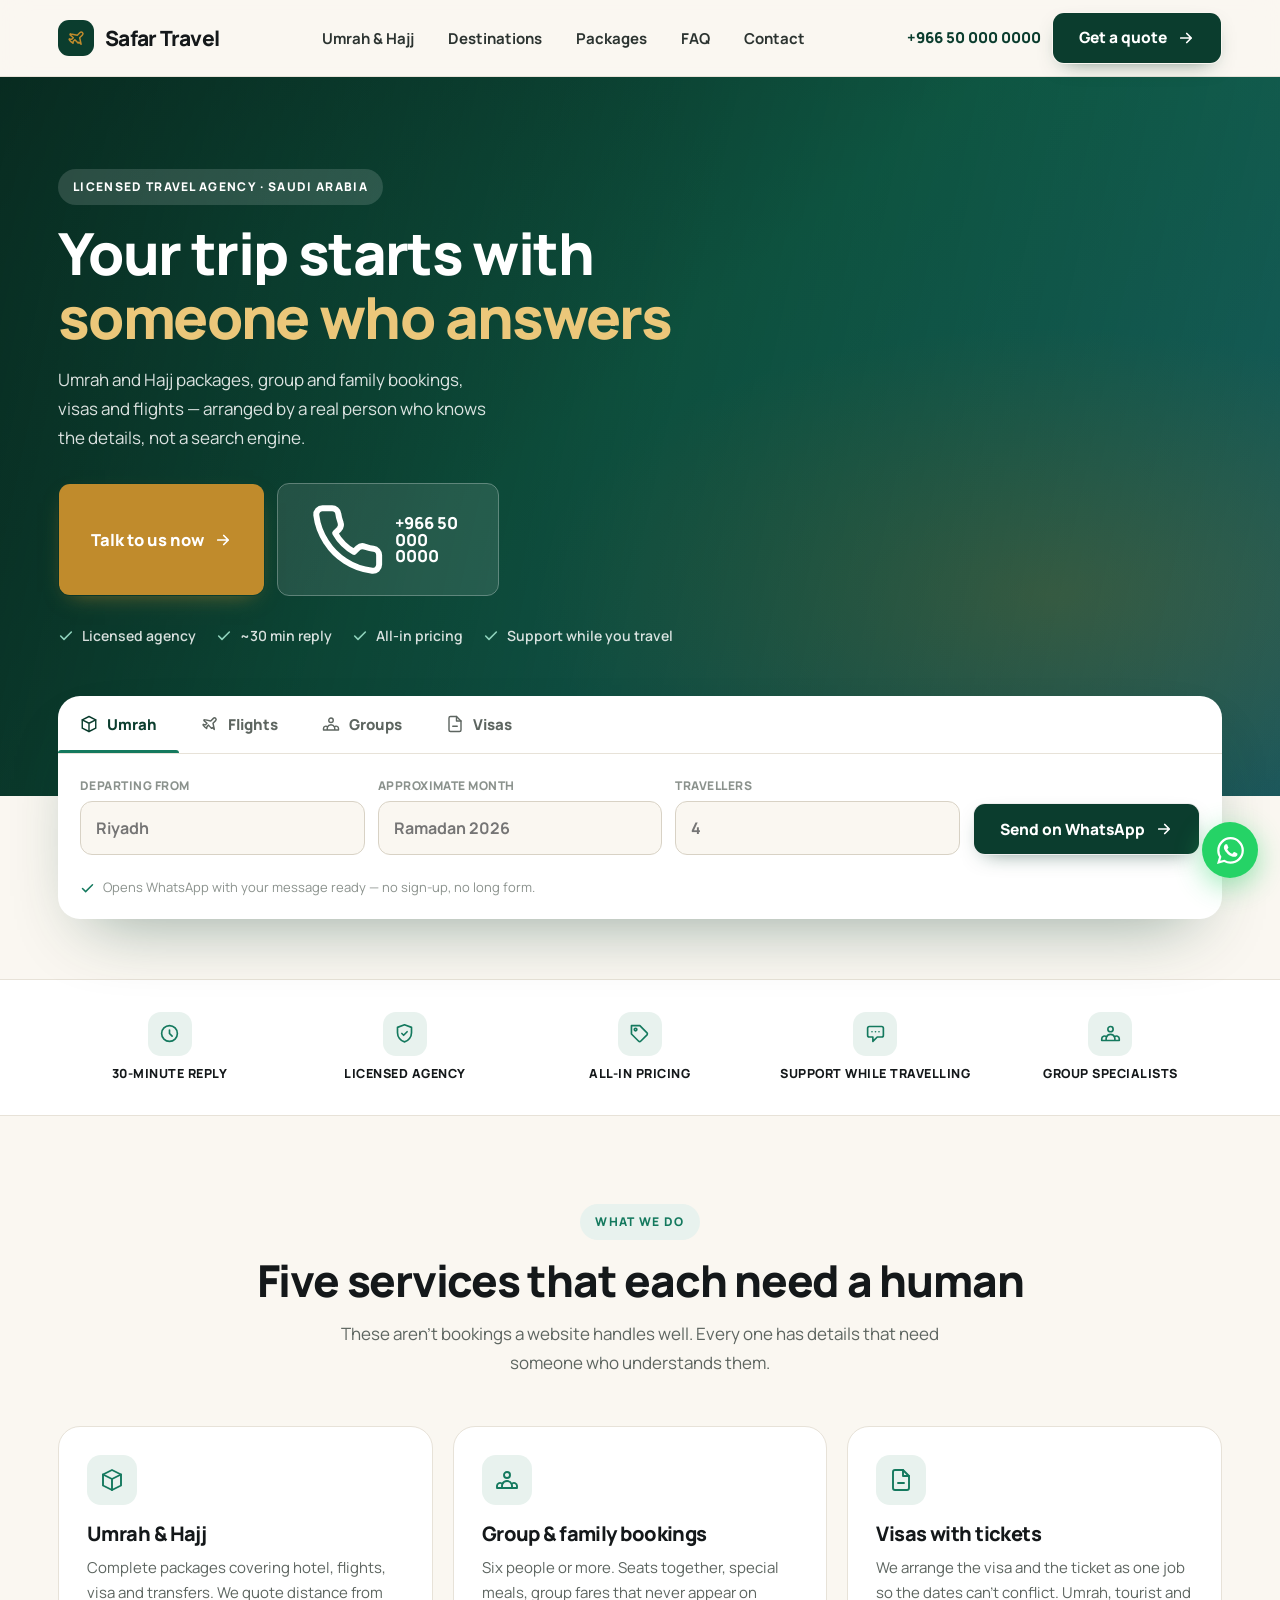
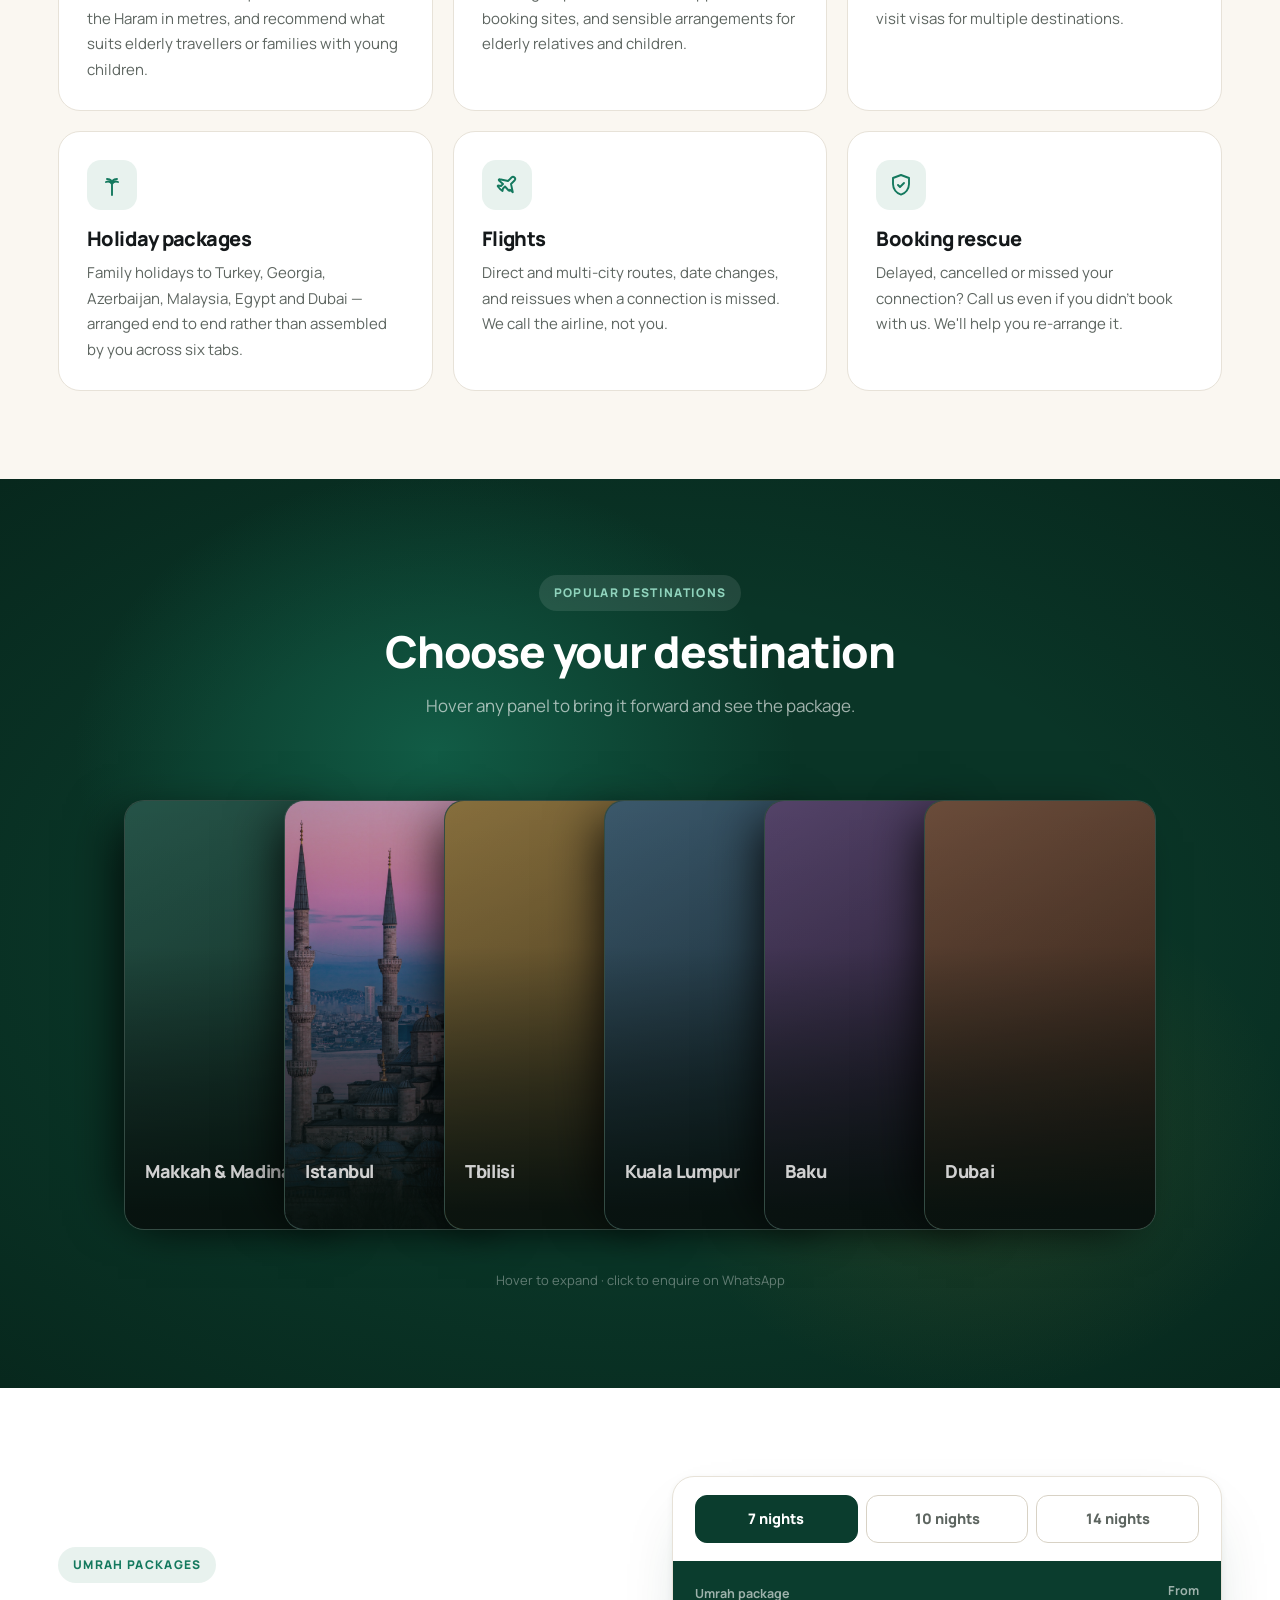
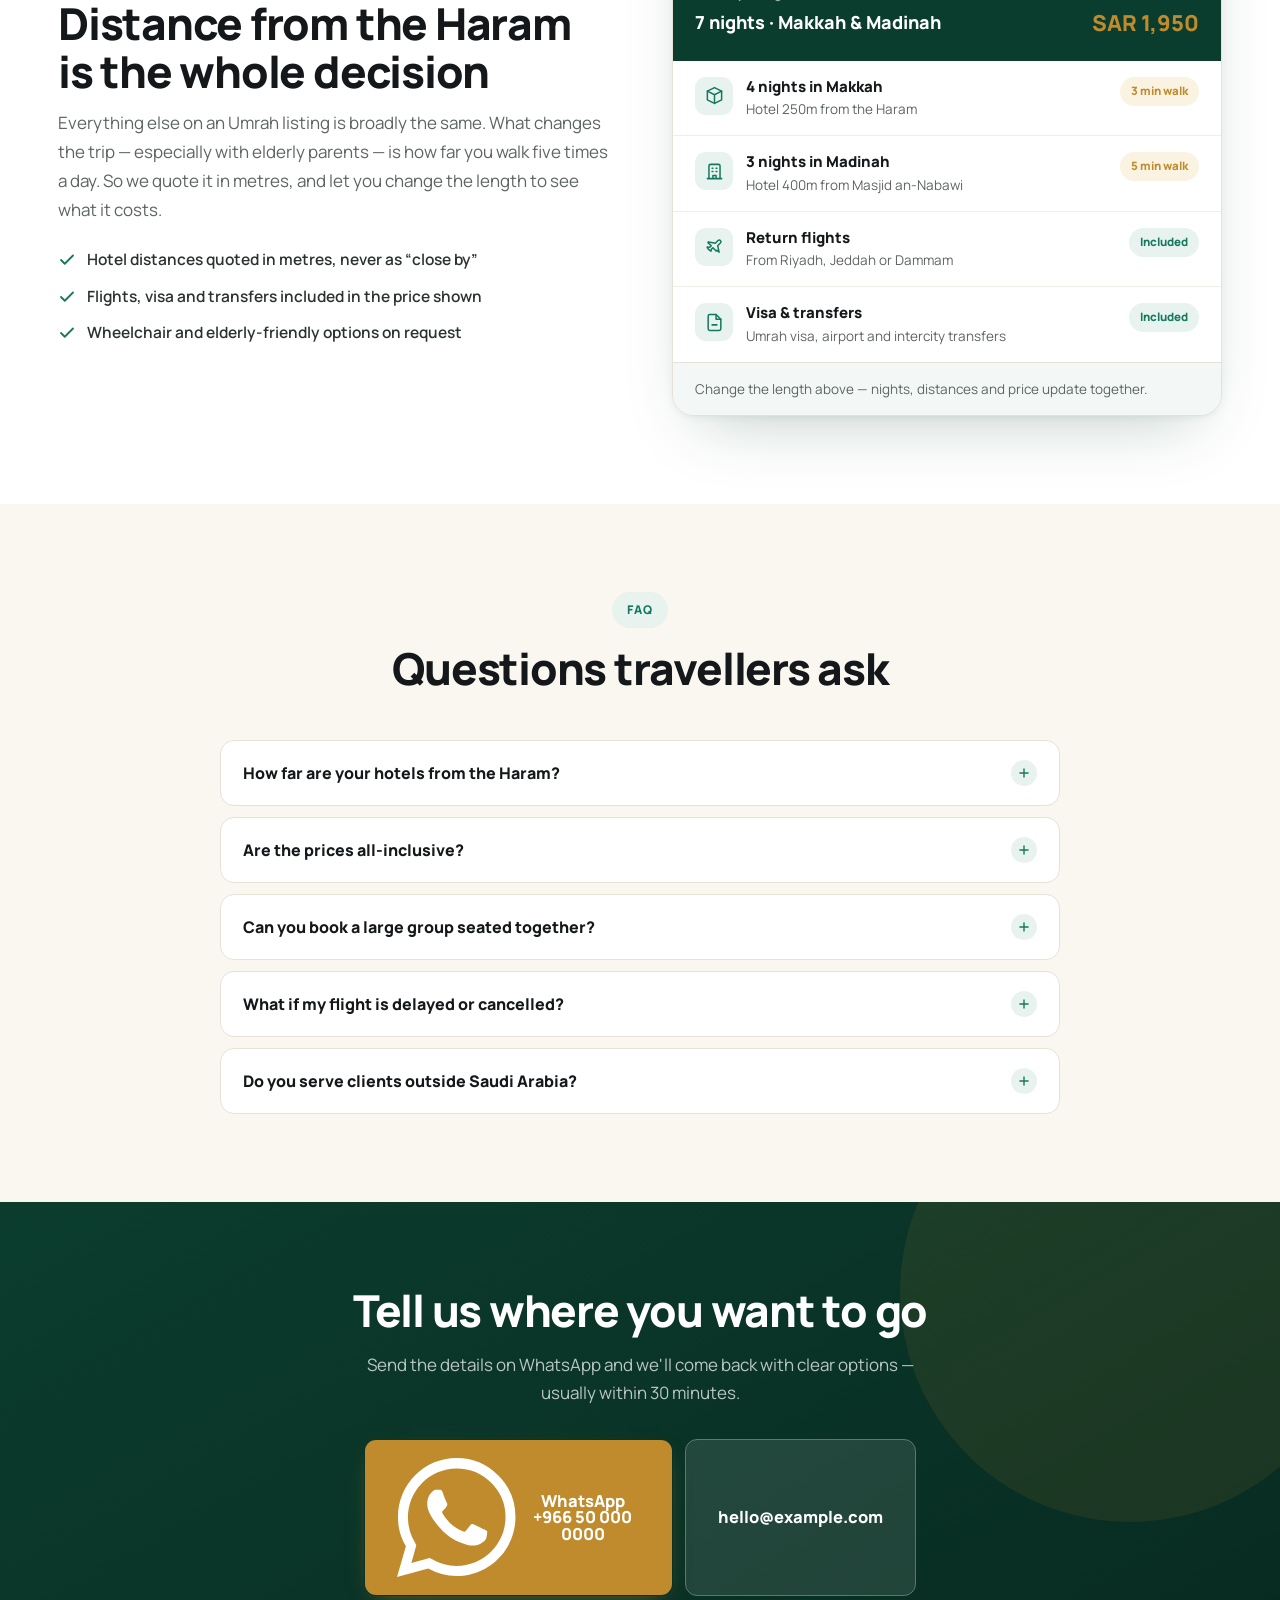
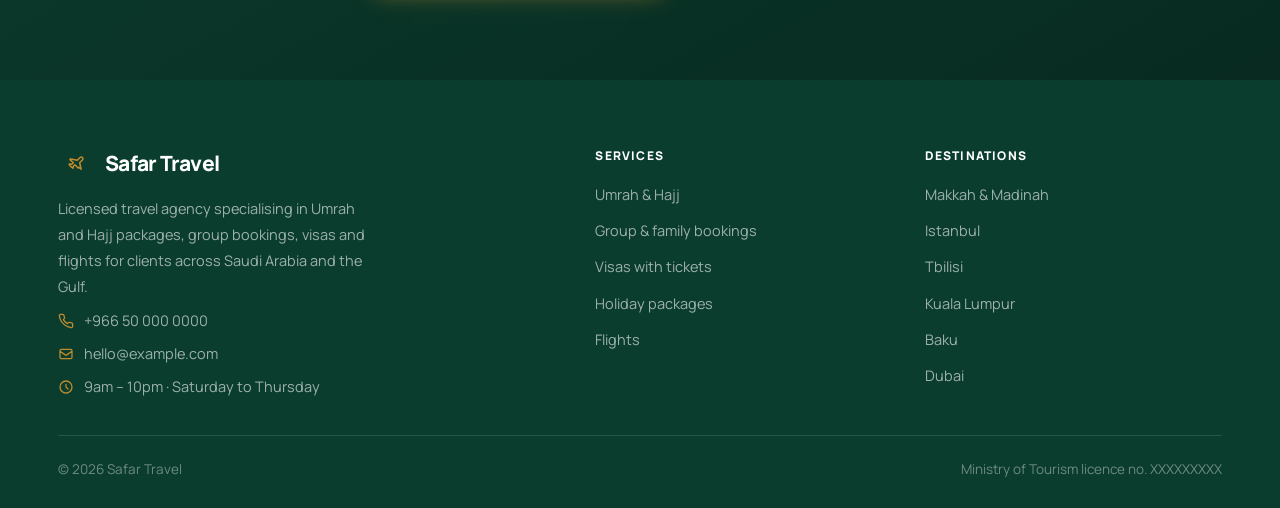
==== commit 0aa04669: "Add files via upload" ====
--- a/index.html
+++ b/index.html
@@ -75,26 +75,9 @@
 
 <section class="orbit" id="destinations"><div class="wrap">
   <div class="sec-hd tc rv"><span class="eb">Popular destinations</span><h2 class="h2">Choose your destination</h2>
-    <p class="lead lead-c">Hover any destination to stop the rotation and see the package details.</p></div>
-  <div class="stage" id="stage">
-    <div class="stage-rings" aria-hidden="true">
-      <svg viewBox="0 0 660 660">
-        <circle cx="330" cy="330" r="322" fill="none" stroke="rgba(255,255,255,.07)"/>
-        <circle cx="330" cy="330" r="246" fill="none" stroke="rgba(255,255,255,.05)"/>
-        <circle cx="330" cy="330" r="150" fill="none" stroke="rgba(255,255,255,.04)"/>
-        <g class="tick-ring"><line x1="50%" y1="1.5%" x2="50%" y2="4.6%" stroke="rgba(255,255,255,.22)" stroke-width="1" transform="rotate(0 330 330)"/><line x1="50%" y1="2.4%" x2="50%" y2="3.8%" stroke="rgba(255,255,255,.1)" stroke-width="1" transform="rotate(5 330 330)"/><line x1="50%" y1="2.4%" x2="50%" y2="3.8%" stroke="rgba(255,255,255,.1)" stroke-width="1" transform="rotate(10 330 330)"/><line x1="50%" y1="2.4%" x2="50%" y2="3.8%" stroke="rgba(255,255,255,.1)" stroke-width="1" transform="rotate(15 330 330)"/><line x1="50%" y1="2.4%" x2="50%" y2="3.8%" stroke="rgba(255,255,255,.1)" stroke-width="1" transform="rotate(20 330 330)"/><line x1="50%" y1="2.4%" x2="50%" y2="3.8%" stroke="rgba(255,255,255,.1)" stroke-width="1" transform="rotate(25 330 330)"/><line x1="50%" y1="1.5%" x2="50%" y2="4.6%" stroke="rgba(255,255,255,.22)" stroke-width="1" transform="rotate(30 330 330)"/><line x1="50%" y1="2.4%" x2="50%" y2="3.8%" stroke="rgba(255,255,255,.1)" stroke-width="1" transform="rotate(35 330 330)"/><line x1="50%" y1="2.4%" x2="50%" y2="3.8%" stroke="rgba(255,255,255,.1)" stroke-width="1" transform="rotate(40 330 330)"/><line x1="50%" y1="2.4%" x2="50%" y2="3.8%" stroke="rgba(255,255,255,.1)" stroke-width="1" transform="rotate(45 330 330)"/><line x1="50%" y1="2.4%" x2="50%" y2="3.8%" stroke="rgba(255,255,255,.1)" stroke-width="1" transform="rotate(50 330 330)"/><line x1="50%" y1="2.4%" x2="50%" y2="3.8%" stroke="rgba(255,255,255,.1)" stroke-width="1" transform="rotate(55 330 330)"/><line x1="50%" y1="1.5%" x2="50%" y2="4.6%" stroke="rgba(255,255,255,.22)" stroke-width="1" transform="rotate(60 330 330)"/><line x1="50%" y1="2.4%" x2="50%" y2="3.8%" stroke="rgba(255,255,255,.1)" stroke-width="1" transform="rotate(65 330 330)"/><line x1="50%" y1="2.4%" x2="50%" y2="3.8%" stroke="rgba(255,255,255,.1)" stroke-width="1" transform="rotate(70 330 330)"/><line x1="50%" y1="2.4%" x2="50%" y2="3.8%" stroke="rgba(255,255,255,.1)" stroke-width="1" transform="rotate(75 330 330)"/><line x1="50%" y1="2.4%" x2="50%" y2="3.8%" stroke="rgba(255,255,255,.1)" stroke-width="1" transform="rotate(80 330 330)"/><line x1="50%" y1="2.4%" x2="50%" y2="3.8%" stroke="rgba(255,255,255,.1)" stroke-width="1" transform="rotate(85 330 330)"/><line x1="50%" y1="1.5%" x2="50%" y2="4.6%" stroke="rgba(255,255,255,.22)" stroke-width="1" transform="rotate(90 330 330)"/><line x1="50%" y1="2.4%" x2="50%" y2="3.8%" stroke="rgba(255,255,255,.1)" stroke-width="1" transform="rotate(95 330 330)"/><line x1="50%" y1="2.4%" x2="50%" y2="3.8%" stroke="rgba(255,255,255,.1)" stroke-width="1" transform="rotate(100 330 330)"/><line x1="50%" y1="2.4%" x2="50%" y2="3.8%" stroke="rgba(255,255,255,.1)" stroke-width="1" transform="rotate(105 330 330)"/><line x1="50%" y1="2.4%" x2="50%" y2="3.8%" stroke="rgba(255,255,255,.1)" stroke-width="1" transform="rotate(110 330 330)"/><line x1="50%" y1="2.4%" x2="50%" y2="3.8%" stroke="rgba(255,255,255,.1)" stroke-width="1" transform="rotate(115 330 330)"/><line x1="50%" y1="1.5%" x2="50%" y2="4.6%" stroke="rgba(255,255,255,.22)" stroke-width="1" transform="rotate(120 330 330)"/><line x1="50%" y1="2.4%" x2="50%" y2="3.8%" stroke="rgba(255,255,255,.1)" stroke-width="1" transform="rotate(125 330 330)"/><line x1="50%" y1="2.4%" x2="50%" y2="3.8%" stroke="rgba(255,255,255,.1)" stroke-width="1" transform="rotate(130 330 330)"/><line x1="50%" y1="2.4%" x2="50%" y2="3.8%" stroke="rgba(255,255,255,.1)" stroke-width="1" transform="rotate(135 330 330)"/><line x1="50%" y1="2.4%" x2="50%" y2="3.8%" stroke="rgba(255,255,255,.1)" stroke-width="1" transform="rotate(140 330 330)"/><line x1="50%" y1="2.4%" x2="50%" y2="3.8%" stroke="rgba(255,255,255,.1)" stroke-width="1" transform="rotate(145 330 330)"/><line x1="50%" y1="1.5%" x2="50%" y2="4.6%" stroke="rgba(255,255,255,.22)" stroke-width="1" transform="rotate(150 330 330)"/><line x1="50%" y1="2.4%" x2="50%" y2="3.8%" stroke="rgba(255,255,255,.1)" stroke-width="1" transform="rotate(155 330 330)"/><line x1="50%" y1="2.4%" x2="50%" y2="3.8%" stroke="rgba(255,255,255,.1)" stroke-width="1" transform="rotate(160 330 330)"/><line x1="50%" y1="2.4%" x2="50%" y2="3.8%" stroke="rgba(255,255,255,.1)" stroke-width="1" transform="rotate(165 330 330)"/><line x1="50%" y1="2.4%" x2="50%" y2="3.8%" stroke="rgba(255,255,255,.1)" stroke-width="1" transform="rotate(170 330 330)"/><line x1="50%" y1="2.4%" x2="50%" y2="3.8%" stroke="rgba(255,255,255,.1)" stroke-width="1" transform="rotate(175 330 330)"/><line x1="50%" y1="1.5%" x2="50%" y2="4.6%" stroke="rgba(255,255,255,.22)" stroke-width="1" transform="rotate(180 330 330)"/><line x1="50%" y1="2.4%" x2="50%" y2="3.8%" stroke="rgba(255,255,255,.1)" stroke-width="1" transform="rotate(185 330 330)"/><line x1="50%" y1="2.4%" x2="50%" y2="3.8%" stroke="rgba(255,255,255,.1)" stroke-width="1" transform="rotate(190 330 330)"/><line x1="50%" y1="2.4%" x2="50%" y2="3.8%" stroke="rgba(255,255,255,.1)" stroke-width="1" transform="rotate(195 330 330)"/><line x1="50%" y1="2.4%" x2="50%" y2="3.8%" stroke="rgba(255,255,255,.1)" stroke-width="1" transform="rotate(200 330 330)"/><line x1="50%" y1="2.4%" x2="50%" y2="3.8%" stroke="rgba(255,255,255,.1)" stroke-width="1" transform="rotate(205 330 330)"/><line x1="50%" y1="1.5%" x2="50%" y2="4.6%" stroke="rgba(255,255,255,.22)" stroke-width="1" transform="rotate(210 330 330)"/><line x1="50%" y1="2.4%" x2="50%" y2="3.8%" stroke="rgba(255,255,255,.1)" stroke-width="1" transform="rotate(215 330 330)"/><line x1="50%" y1="2.4%" x2="50%" y2="3.8%" stroke="rgba(255,255,255,.1)" stroke-width="1" transform="rotate(220 330 330)"/><line x1="50%" y1="2.4%" x2="50%" y2="3.8%" stroke="rgba(255,255,255,.1)" stroke-width="1" transform="rotate(225 330 330)"/><line x1="50%" y1="2.4%" x2="50%" y2="3.8%" stroke="rgba(255,255,255,.1)" stroke-width="1" transform="rotate(230 330 330)"/><line x1="50%" y1="2.4%" x2="50%" y2="3.8%" stroke="rgba(255,255,255,.1)" stroke-width="1" transform="rotate(235 330 330)"/><line x1="50%" y1="1.5%" x2="50%" y2="4.6%" stroke="rgba(255,255,255,.22)" stroke-width="1" transform="rotate(240 330 330)"/><line x1="50%" y1="2.4%" x2="50%" y2="3.8%" stroke="rgba(255,255,255,.1)" stroke-width="1" transform="rotate(245 330 330)"/><line x1="50%" y1="2.4%" x2="50%" y2="3.8%" stroke="rgba(255,255,255,.1)" stroke-width="1" transform="rotate(250 330 330)"/><line x1="50%" y1="2.4%" x2="50%" y2="3.8%" stroke="rgba(255,255,255,.1)" stroke-width="1" transform="rotate(255 330 330)"/><line x1="50%" y1="2.4%" x2="50%" y2="3.8%" stroke="rgba(255,255,255,.1)" stroke-width="1" transform="rotate(260 330 330)"/><line x1="50%" y1="2.4%" x2="50%" y2="3.8%" stroke="rgba(255,255,255,.1)" stroke-width="1" transform="rotate(265 330 330)"/><line x1="50%" y1="1.5%" x2="50%" y2="4.6%" stroke="rgba(255,255,255,.22)" stroke-width="1" transform="rotate(270 330 330)"/><line x1="50%" y1="2.4%" x2="50%" y2="3.8%" stroke="rgba(255,255,255,.1)" stroke-width="1" transform="rotate(275 330 330)"/><line x1="50%" y1="2.4%" x2="50%" y2="3.8%" stroke="rgba(255,255,255,.1)" stroke-width="1" transform="rotate(280 330 330)"/><line x1="50%" y1="2.4%" x2="50%" y2="3.8%" stroke="rgba(255,255,255,.1)" stroke-width="1" transform="rotate(285 330 330)"/><line x1="50%" y1="2.4%" x2="50%" y2="3.8%" stroke="rgba(255,255,255,.1)" stroke-width="1" transform="rotate(290 330 330)"/><line x1="50%" y1="2.4%" x2="50%" y2="3.8%" stroke="rgba(255,255,255,.1)" stroke-width="1" transform="rotate(295 330 330)"/><line x1="50%" y1="1.5%" x2="50%" y2="4.6%" stroke="rgba(255,255,255,.22)" stroke-width="1" transform="rotate(300 330 330)"/><line x1="50%" y1="2.4%" x2="50%" y2="3.8%" stroke="rgba(255,255,255,.1)" stroke-width="1" transform="rotate(305 330 330)"/><line x1="50%" y1="2.4%" x2="50%" y2="3.8%" stroke="rgba(255,255,255,.1)" stroke-width="1" transform="rotate(310 330 330)"/><line x1="50%" y1="2.4%" x2="50%" y2="3.8%" stroke="rgba(255,255,255,.1)" stroke-width="1" transform="rotate(315 330 330)"/><line x1="50%" y1="2.4%" x2="50%" y2="3.8%" stroke="rgba(255,255,255,.1)" stroke-width="1" transform="rotate(320 330 330)"/><line x1="50%" y1="2.4%" x2="50%" y2="3.8%" stroke="rgba(255,255,255,.1)" stroke-width="1" transform="rotate(325 330 330)"/><line x1="50%" y1="1.5%" x2="50%" y2="4.6%" stroke="rgba(255,255,255,.22)" stroke-width="1" transform="rotate(330 330 330)"/><line x1="50%" y1="2.4%" x2="50%" y2="3.8%" stroke="rgba(255,255,255,.1)" stroke-width="1" transform="rotate(335 330 330)"/><line x1="50%" y1="2.4%" x2="50%" y2="3.8%" stroke="rgba(255,255,255,.1)" stroke-width="1" transform="rotate(340 330 330)"/><line x1="50%" y1="2.4%" x2="50%" y2="3.8%" stroke="rgba(255,255,255,.1)" stroke-width="1" transform="rotate(345 330 330)"/><line x1="50%" y1="2.4%" x2="50%" y2="3.8%" stroke="rgba(255,255,255,.1)" stroke-width="1" transform="rotate(350 330 330)"/><line x1="50%" y1="2.4%" x2="50%" y2="3.8%" stroke="rgba(255,255,255,.1)" stroke-width="1" transform="rotate(355 330 330)"/></g>
-      </svg>
-    </div>
-    <i class="conn" id="conn"></i>
-    <div class="ring" id="ring"><div class="oi" style="transform:translate(0.0px,-246.0px)"><div class="oi-c"><div class="oi-b"><button class="od sel" type="button" data-i="0" aria-label="Makkah &amp; Madinah"><span class="od-fb g1"></span><img class="od-ph" data-img="makkah" style="--pos:50% 45%" alt="" loading="lazy" decoding="async" width="240" height="240"><span class="od-mono">MM</span><span class="od-l">Makkah &amp; Madinah</span></button></div></div></div><div class="oi" style="transform:translate(213.0px,-123.0px)"><div class="oi-c"><div class="oi-b"><button class="od" type="button" data-i="1" aria-label="Istanbul"><span class="od-fb g2"></span><img class="od-ph" data-img="istanbul" style="--pos:50% 42%" alt="" loading="lazy" decoding="async" width="240" height="240"><span class="od-mono">IS</span><span class="od-l">Istanbul</span></button></div></div></div><div class="oi" style="transform:translate(213.0px,123.0px)"><div class="oi-c"><div class="oi-b"><button class="od" type="button" data-i="2" aria-label="Tbilisi"><span class="od-fb g3f"></span><img class="od-ph" data-img="tbilisi" style="--pos:50% 50%" alt="" loading="lazy" decoding="async" width="240" height="240"><span class="od-mono">TB</span><span class="od-l">Tbilisi</span></button></div></div></div><div class="oi" style="transform:translate(0.0px,246.0px)"><div class="oi-c"><div class="oi-b"><button class="od" type="button" data-i="3" aria-label="Kuala Lumpur"><span class="od-fb g4"></span><img class="od-ph" data-img="kuala-lumpur" style="--pos:50% 40%" alt="" loading="lazy" decoding="async" width="240" height="240"><span class="od-mono">KL</span><span class="od-l">Kuala Lumpur</span></button></div></div></div><div class="oi" style="transform:translate(-213.0px,123.0px)"><div class="oi-c"><div class="oi-b"><button class="od" type="button" data-i="4" aria-label="Baku"><span class="od-fb g5"></span><img class="od-ph" data-img="baku" style="--pos:50% 48%" alt="" loading="lazy" decoding="async" width="240" height="240"><span class="od-mono">BK</span><span class="od-l">Baku</span></button></div></div></div><div class="oi" style="transform:translate(-213.0px,-123.0px)"><div class="oi-c"><div class="oi-b"><button class="od" type="button" data-i="5" aria-label="Dubai"><span class="od-fb g6"></span><img class="od-ph" data-img="dubai" style="--pos:50% 42%" alt="" loading="lazy" decoding="async" width="240" height="240"><span class="od-mono">DB</span><span class="od-l">Dubai</span></button></div></div></div></div>
-    <div class="mid"><div class="fade" id="fade">
-      <div class="mid-k">Package</div>
-      <div class="mid-n" id="mn">Makkah &amp; Madinah</div>
-      <div class="mid-s" id="ms">Umrah · 7 / 10 / 14 nights</div>
-      <div class="mid-p" id="mp">From SAR 1,950</div>
-    </div></div>
-  </div>
-  <p class="orbit-hint">Hover to pause · click to enquire on WhatsApp</p>
+    <p class="lead lead-c">Hover any panel to bring it forward and see the package.</p></div>
+  <div class="deck" id="deck"><button class="pan" type="button" data-i="0" aria-label="Makkah &amp; Madinah"><span class="pan-fb g1"></span><img class="pan-ph" data-img="makkah" style="--pos:50% 45%" alt="" loading="lazy" decoding="async" width="600" height="900"><span class="pan-mono">MM</span><span class="pan-t"><b>Makkah &amp; Madinah</b><small>Umrah · 7 / 10 / 14 nights</small><span class="pan-p">From SAR 1,950<svg fill="none" stroke="currentColor" stroke-width="2.3" stroke-linecap="round" stroke-linejoin="round" viewBox="0 0 24 24" aria-hidden="true"><path d="M5 12h14M13 6l6 6-6 6"/></svg></span></span></button><button class="pan" type="button" data-i="1" aria-label="Istanbul"><span class="pan-fb g2"></span><img class="pan-ph" data-img="istanbul" style="--pos:50% 42%" alt="" loading="lazy" decoding="async" width="600" height="900"><span class="pan-mono">IS</span><span class="pan-t"><b>Istanbul</b><small>Family holiday · 6 nights</small><span class="pan-p">From SAR 2,400<svg fill="none" stroke="currentColor" stroke-width="2.3" stroke-linecap="round" stroke-linejoin="round" viewBox="0 0 24 24" aria-hidden="true"><path d="M5 12h14M13 6l6 6-6 6"/></svg></span></span></button><button class="pan" type="button" data-i="2" aria-label="Tbilisi"><span class="pan-fb g3f"></span><img class="pan-ph" data-img="tbilisi" style="--pos:50% 50%" alt="" loading="lazy" decoding="async" width="600" height="900"><span class="pan-mono">TB</span><span class="pan-t"><b>Tbilisi</b><small>Mountains &amp; nature · 5 nights</small><span class="pan-p">From SAR 2,100<svg fill="none" stroke="currentColor" stroke-width="2.3" stroke-linecap="round" stroke-linejoin="round" viewBox="0 0 24 24" aria-hidden="true"><path d="M5 12h14M13 6l6 6-6 6"/></svg></span></span></button><button class="pan" type="button" data-i="3" aria-label="Kuala Lumpur"><span class="pan-fb g4"></span><img class="pan-ph" data-img="kuala-lumpur" style="--pos:50% 40%" alt="" loading="lazy" decoding="async" width="600" height="900"><span class="pan-mono">KL</span><span class="pan-t"><b>Kuala Lumpur</b><small>Long-haul · 8 nights</small><span class="pan-p">From SAR 3,600<svg fill="none" stroke="currentColor" stroke-width="2.3" stroke-linecap="round" stroke-linejoin="round" viewBox="0 0 24 24" aria-hidden="true"><path d="M5 12h14M13 6l6 6-6 6"/></svg></span></span></button><button class="pan" type="button" data-i="4" aria-label="Baku"><span class="pan-fb g5"></span><img class="pan-ph" data-img="baku" style="--pos:50% 48%" alt="" loading="lazy" decoding="async" width="600" height="900"><span class="pan-mono">BK</span><span class="pan-t"><b>Baku</b><small>City &amp; nature · 5 nights</small><span class="pan-p">From SAR 2,250<svg fill="none" stroke="currentColor" stroke-width="2.3" stroke-linecap="round" stroke-linejoin="round" viewBox="0 0 24 24" aria-hidden="true"><path d="M5 12h14M13 6l6 6-6 6"/></svg></span></span></button><button class="pan" type="button" data-i="5" aria-label="Dubai"><span class="pan-fb g6"></span><img class="pan-ph" data-img="dubai" style="--pos:50% 42%" alt="" loading="lazy" decoding="async" width="600" height="900"><span class="pan-mono">DB</span><span class="pan-t"><b>Dubai</b><small>Short break · 4 nights</small><span class="pan-p">From SAR 1,800<svg fill="none" stroke="currentColor" stroke-width="2.3" stroke-linecap="round" stroke-linejoin="round" viewBox="0 0 24 24" aria-hidden="true"><path d="M5 12h14M13 6l6 6-6 6"/></svg></span></span></button></div>
+  <p class="deck-hint">Hover to expand · click to enquire on WhatsApp</p>
   <div class="rail" id="rail"><button class="rc" type="button" data-i="0"><span class="rc-fb g1"></span><img class="rc-ph" data-img="makkah" style="--pos:50% 45%" alt="" loading="lazy" decoding="async" width="560" height="400"><span class="rc-mono">MM</span><span class="rc-t"><b>Makkah &amp; Madinah</b><small>Umrah · 7 / 10 / 14 nights</small><i>From SAR 1,950</i></span></button><button class="rc" type="button" data-i="1"><span class="rc-fb g2"></span><img class="rc-ph" data-img="istanbul" style="--pos:50% 42%" alt="" loading="lazy" decoding="async" width="560" height="400"><span class="rc-mono">IS</span><span class="rc-t"><b>Istanbul</b><small>Family holiday · 6 nights</small><i>From SAR 2,400</i></span></button><button class="rc" type="button" data-i="2"><span class="rc-fb g3f"></span><img class="rc-ph" data-img="tbilisi" style="--pos:50% 50%" alt="" loading="lazy" decoding="async" width="560" height="400"><span class="rc-mono">TB</span><span class="rc-t"><b>Tbilisi</b><small>Mountains &amp; nature · 5 nights</small><i>From SAR 2,100</i></span></button><button class="rc" type="button" data-i="3"><span class="rc-fb g4"></span><img class="rc-ph" data-img="kuala-lumpur" style="--pos:50% 40%" alt="" loading="lazy" decoding="async" width="560" height="400"><span class="rc-mono">KL</span><span class="rc-t"><b>Kuala Lumpur</b><small>Long-haul · 8 nights</small><i>From SAR 3,600</i></span></button><button class="rc" type="button" data-i="4"><span class="rc-fb g5"></span><img class="rc-ph" data-img="baku" style="--pos:50% 48%" alt="" loading="lazy" decoding="async" width="560" height="400"><span class="rc-mono">BK</span><span class="rc-t"><b>Baku</b><small>City &amp; nature · 5 nights</small><i>From SAR 2,250</i></span></button><button class="rc" type="button" data-i="5"><span class="rc-fb g6"></span><img class="rc-ph" data-img="dubai" style="--pos:50% 42%" alt="" loading="lazy" decoding="async" width="560" height="400"><span class="rc-mono">DB</span><span class="rc-t"><b>Dubai</b><small>Short break · 4 nights</small><i>From SAR 1,800</i></span></button></div>
   <div class="dots" id="dots"><span class="dot on"></span><span class="dot"></span><span class="dot"></span><span class="dot"></span><span class="dot"></span><span class="dot"></span></div>
 </div></section>
@@ -168,7 +151,7 @@
       img.src='img/'+name+'.'+EXT[n++];
     }
     img.addEventListener('error',next);
-    img.addEventListener('load',function(){img.classList.add('ready');var p=img.closest('.od,.rc');if(p)p.classList.add('has-img');});
+    img.addEventListener('load',function(){img.classList.add('ready');var p=img.closest('.pan,.rc');if(p)p.classList.add('has-img');});
     next();
   });
 })();
@@ -238,44 +221,24 @@
     document.querySelectorAll('.fi').forEach(function(x){x.classList.remove('open');x.querySelector('.fa').style.maxHeight=null;x.querySelector('.fq').setAttribute('aria-expanded','false');});
     if(!was){it.classList.add('open');a.style.maxHeight=a.scrollHeight+'px';b.setAttribute('aria-expanded','true');}});});
 
-/* ORBIT */
-/* connector: measure the active circle and draw a line from the centre */
-var conn=document.getElementById('conn'),stg=document.getElementById('stage');
-function drawConn(el){
-  if(!conn||!stg||!el){return;}
-  var s=stg.getBoundingClientRect(),b=el.getBoundingClientRect();
-  var cx=s.left+s.width/2, cy=s.top+s.height/2;
-  var bx=b.left+b.width/2, by=b.top+b.height/2;
-  var dx=bx-cx, dy=by-cy, len=Math.sqrt(dx*dx+dy*dy)-b.width/2-6;
-  conn.style.width=Math.max(len,0)+'px';
-  conn.style.transform='rotate('+(Math.atan2(dy,dx)*180/Math.PI)+'deg)';
-  conn.classList.add('on');
-}
-function hideConn(){ if(conn) conn.classList.remove('on'); }
-
-var D=[["Makkah &amp; Madinah", "Umrah \u00b7 7 / 10 / 14 nights", "From SAR 1,950"], ["Istanbul", "Family holiday \u00b7 6 nights", "From SAR 2,400"], ["Tbilisi", "Mountains &amp; nature \u00b7 5 nights", "From SAR 2,100"], ["Kuala Lumpur", "Long-haul \u00b7 8 nights", "From SAR 3,600"], ["Baku", "City &amp; nature \u00b7 5 nights", "From SAR 2,250"], ["Dubai", "Short break \u00b7 4 nights", "From SAR 1,800"]];
-var ring=document.getElementById('ring'),fade=document.getElementById('fade'),
-    mnm=document.getElementById('mn'),mss=document.getElementById('ms'),mpp=document.getElementById('mp');
-var cur=0,lock=null,auto;
-function show(n){ if(n===cur)return; cur=n; fade.classList.add('out');
-  setTimeout(function(){mnm.innerHTML=D[n][0];mss.innerHTML=D[n][1];mpp.innerHTML=D[n][2];fade.classList.remove('out');},200); }
-function mark(n){document.querySelectorAll('.od').forEach(function(b,j){b.classList.toggle('sel',j===n)});}
-function cycle(){ auto=setInterval(function(){ if(lock!==null||ring.classList.contains('hold'))return;
-  var n=(cur+1)%D.length; mark(n); show(n); },3600); }
-if(!RM) cycle();
-document.querySelectorAll('.od').forEach(function(b){
-  var n=+b.dataset.i;
-  b.addEventListener('pointerenter',function(){ring.classList.add('hold');mark(n);show(n);drawConn(b);});
-  b.addEventListener('pointerleave',function(){if(lock===null){ring.classList.remove('hold');hideConn();}});
-  b.addEventListener('focus',function(){ring.classList.add('hold');mark(n);show(n);drawConn(b);});
-  b.addEventListener('blur',function(){if(lock===null){ring.classList.remove('hold');hideConn();}});
-  b.addEventListener('click',function(){
-    lock=(lock===n)?null:n;
-    open('https://wa.me/966500000000?text='+encodeURIComponent('Hello, I would like to ask about a '+D[n][0].replace(/&amp;/g,'&')+' package.'),'_blank','noopener');});
+/* DECK */
+var D=[["Makkah &amp; Madinah"],["Istanbul"],["Tbilisi"],["Kuala Lumpur"],["Baku"],["Dubai"]];
+var deck=document.getElementById('deck');
+var pans=[].slice.call(document.querySelectorAll('.pan'));
+pans.forEach(function(p,n){
+  p.addEventListener('pointerenter',function(){
+    pans.forEach(function(q,j){ q.classList.toggle('shift-l', j<n); });
+  });
+  p.addEventListener('focus',function(){
+    pans.forEach(function(q,j){ q.classList.toggle('shift-l', j<n); });
+  });
+  function go(){ open('https://wa.me/966500000000?text='+encodeURIComponent(
+      'Hello, I would like to ask about a '+D[n][0].replace(/&amp;/g,'&')+' package.'),'_blank','noopener'); }
+  p.addEventListener('click',go);
 });
-document.getElementById('stage').addEventListener('keydown',function(e){
-  if(e.key!=='ArrowRight'&&e.key!=='ArrowLeft')return; e.preventDefault();
-  var bs=document.querySelectorAll('.od'); bs[(cur+(e.key==='ArrowRight'?1:-1)+D.length)%D.length].focus();});
+if(deck) deck.addEventListener('pointerleave',function(){
+  pans.forEach(function(q){q.classList.remove('shift-l')});
+});
 
 /* rail + dots */
 var rail=document.getElementById('rail'),dots=[].slice.call(document.querySelectorAll('.dot'));
--- a/style.css
+++ b/style.css
@@ -238,103 +238,94 @@
 
 .card p{font-size:15px;color:var(--grey);margin-top:10px;line-height:1.7}
 
-/* ── ORBIT ── */
+/* ── DESTINATION DECK — overlapping panels ── */
 .orbit{position:relative;background:#0A3527;color:#fff;padding:96px 0;overflow:hidden}
-/* layered depth: two offset glows + vignette + grain */
 .orbit::before{content:'';position:absolute;inset:0;pointer-events:none;
   background:
-   radial-gradient(ellipse 42% 46% at 38% 34%,rgba(27,138,106,.5),transparent 64%),
-   radial-gradient(ellipse 38% 44% at 72% 70%,rgba(192,139,44,.16),transparent 62%),
-   radial-gradient(ellipse 90% 80% at 50% 50%,transparent 42%,rgba(3,20,14,.62) 100%);}
-.orbit::after{content:'';position:absolute;inset:0;pointer-events:none;opacity:.055;mix-blend-mode:overlay;
+   radial-gradient(ellipse 44% 48% at 34% 30%,rgba(27,138,106,.46),transparent 64%),
+   radial-gradient(ellipse 40% 46% at 76% 72%,rgba(192,139,44,.14),transparent 62%),
+   radial-gradient(ellipse 92% 82% at 50% 50%,transparent 44%,rgba(3,20,14,.6) 100%);}
+.orbit::after{content:'';position:absolute;inset:0;pointer-events:none;opacity:.05;mix-blend-mode:overlay;
   background-image:url("data:image/svg+xml,%3Csvg xmlns='http://www.w3.org/2000/svg' width='140' height='140'%3E%3Cfilter id='n'%3E%3CfeTurbulence type='fractalNoise' baseFrequency='.85' numOctaves='3'/%3E%3C/filter%3E%3Crect width='140' height='140' filter='url(%23n)'/%3E%3C/svg%3E");}
 .orbit .wrap{position:relative;z-index:1}
 .orbit .h2{color:#fff}
 .orbit .lead{color:rgba(255,255,255,.62)}
 .orbit .eb{background:rgba(255,255,255,.1);color:#8FD3BC}
 
-.stage{position:relative;width:min(660px,86vw);aspect-ratio:1;margin:54px auto 0}
-@media(max-width:880px){.stage{display:none}}
-
-/* instrument ring: fine ticks, not a dashed circle */
-.stage-rings{position:absolute;inset:0;pointer-events:none;z-index:0}
-.stage-rings svg{width:100%;height:100%;overflow:visible}
-.tick-ring{transform-origin:50% 50%;animation:spin 140s linear infinite}
-
-/* connector drawn from centre to the active circle */
-.conn{position:absolute;top:50%;left:50%;height:1px;width:0;z-index:1;pointer-events:none;
-  transform-origin:0 50%;opacity:0;
-  background:linear-gradient(90deg,rgba(192,139,44,0),rgba(192,139,44,.75));
-  transition:opacity .35s ease,width .5s var(--swift)}
-.conn.on{opacity:1}
-.conn::after{content:'';position:absolute;right:-3px;top:-2.5px;width:6px;height:6px;border-radius:50%;background:var(--gold)}
-
-.ring{position:absolute;inset:0;animation:spin 58s linear infinite;z-index:2}
-.ring.hold{animation-play-state:paused}
-@keyframes spin{to{transform:rotate(360deg)}}
-@keyframes spinb{to{transform:rotate(-360deg)}}
-.oi{position:absolute;top:50%;left:50%;width:0;height:0}
-.oi-c{position:absolute;transform:translate(-50%,-50%)}
-.oi-b{animation:spinb 58s linear infinite}
-.ring.hold .oi-b{animation-play-state:paused}
-
-.od{
-  position:relative;width:116px;height:116px;border-radius:50%;padding:0;overflow:hidden;
-  border:1px solid rgba(255,255,255,.22);background:#0E4230;cursor:pointer;
-  display:grid;place-items:end center;color:#fff;
-  box-shadow:0 10px 26px -12px rgba(0,0,0,.6),inset 0 1px 0 rgba(255,255,255,.14);
-  transition:transform .6s var(--spring),border-color .4s,box-shadow .5s,filter .45s;
-  filter:saturate(.72) brightness(.86);
-}
-.od-ph{position:absolute;inset:0;width:100%;height:100%;object-fit:cover;
+.deck{display:flex;justify-content:center;align-items:flex-end;margin-top:54px;padding:26px 0 10px;
+  perspective:1600px}
+@media(max-width:880px){.deck{display:none}}
+
+.pan{
+  position:relative;flex:0 0 232px;height:430px;border-radius:20px;overflow:hidden;
+  border:1px solid rgba(255,255,255,.16);background:#0E4230;cursor:pointer;padding:0;
+  color:#fff;text-align:left;display:flex;align-items:flex-end;
+  margin-left:-72px;                       /* the overlap */
+  box-shadow:-26px 0 46px -20px rgba(0,0,0,.72), 0 20px 40px -22px rgba(0,0,0,.6);
+  transition:transform .62s var(--spring), box-shadow .5s var(--swift),
+             filter .45s ease, flex-basis .55s var(--spring);
+  filter:saturate(.7) brightness(.82);
+  transform-origin:bottom center;
+  will-change:transform;
+}
+.pan:first-child{margin-left:0}
+.pan:nth-child(1){z-index:1}.pan:nth-child(2){z-index:2}.pan:nth-child(3){z-index:3}
+.pan:nth-child(4){z-index:4}.pan:nth-child(5){z-index:5}.pan:nth-child(6){z-index:6}
+
+.pan-ph{position:absolute;inset:0;width:100%;height:100%;object-fit:cover;
   object-position:var(--pos,50% 50%);opacity:0;z-index:0;
-  transition:opacity .6s ease,transform .9s var(--swift)}
-.od-ph.ready{opacity:1}
-.od-fb{position:absolute;inset:0;z-index:0;transition:opacity .4s}
-/* monogram shows only when no photo loaded */
-.od-mono{position:absolute;inset:0;z-index:1;display:grid;place-items:center;
-  font-size:38px;font-weight:800;color:rgba(255,255,255,.14);letter-spacing:-.04em;
-  transition:opacity .4s}
-.od.has-img .od-mono{opacity:0}
-/* gradient only across the label band, so the photo stays clear */
-.od::after{content:'';position:absolute;inset:0;z-index:2;
-  background:linear-gradient(to top,rgba(4,22,16,.92) 0%,rgba(4,22,16,.55) 32%,rgba(4,22,16,.05) 62%,transparent 100%);
-  transition:opacity .4s}
-.od-l{position:relative;z-index:3;font-size:13px;font-weight:800;line-height:1.2;text-align:center;
-  padding:0 9px 15px;text-shadow:0 1px 6px rgba(0,0,0,.7);letter-spacing:-.01em}
-
-.ring.hold .od{filter:saturate(.35) brightness(.6);transform:scale(.94)}
-.od:hover,.od:focus-visible,.ring.hold .od.sel{
-  filter:saturate(1.06) brightness(1.04);transform:scale(1.2);
-  border-color:rgba(235,199,122,.9);
-  box-shadow:0 0 0 5px rgba(192,139,44,.16),0 26px 52px -18px rgba(0,0,0,.78);
-}
-.od:hover .od-ph,.od.sel .od-ph{transform:scale(1.08)}
-.od:hover::after,.od.sel::after{opacity:.82}
-
-/* centre: sits on its own disc so it reads as a layer */
-.mid{position:absolute;top:50%;left:50%;transform:translate(-50%,-50%);
-  width:min(272px,48%);text-align:center;pointer-events:none;z-index:4}
-.mid::before{content:'';position:absolute;inset:-38px -30px;border-radius:50%;z-index:-1;
-  background:radial-gradient(circle,rgba(4,26,19,.86) 38%,rgba(4,26,19,0) 72%)}
-.mid-k{font-size:11px;font-weight:800;letter-spacing:.18em;text-transform:uppercase;color:#8FD3BC}
-.mid-n{font-size:27px;font-weight:800;margin-top:8px;line-height:1.15;letter-spacing:-.03em}
-.mid-s{font-size:13.5px;color:rgba(255,255,255,.6);margin-top:8px;line-height:1.5}
-.mid-p{display:inline-block;margin-top:14px;font-size:14.5px;font-weight:800;color:#EBC77A;
-  border:1px solid rgba(235,199,122,.36);border-radius:100px;padding:7px 17px;
-  background:rgba(192,139,44,.12);backdrop-filter:blur(3px)}
-.fade{transition:opacity .22s,transform .34s var(--swift)}
-.fade.out{opacity:0;transform:translateY(-7px)}
-.orbit-hint{text-align:center;font-size:13px;color:rgba(255,255,255,.36);margin-top:26px;letter-spacing:.01em}
-@media(max-width:880px){.orbit-hint{display:none}}
-
-/* mobile rail — same photo treatment */
+  transition:opacity .6s ease,transform 1s var(--swift)}
+.pan-ph.ready{opacity:1}
+.pan-fb{position:absolute;inset:0;z-index:0}
+.pan-mono{position:absolute;inset:0;z-index:1;display:grid;place-items:center;
+  font-size:52px;font-weight:800;color:rgba(255,255,255,.12);letter-spacing:-.04em;transition:opacity .4s}
+.pan.has-img .pan-mono{opacity:0}
+.pan::after{content:'';position:absolute;inset:0;z-index:2;
+  background:linear-gradient(to top,rgba(4,22,16,.94) 4%,rgba(4,22,16,.55) 34%,rgba(4,22,16,.06) 66%,transparent 100%);
+  transition:opacity .45s}
+
+.pan-t{position:relative;z-index:3;padding:22px 20px;width:100%}
+.pan-t b{display:block;font-size:18px;font-weight:800;letter-spacing:-.02em;line-height:1.2}
+.pan-t small{display:block;font-size:12.5px;color:rgba(255,255,255,.66);margin-top:6px;line-height:1.45;
+  max-height:0;opacity:0;overflow:hidden;transition:max-height .5s var(--swift),opacity .35s,margin .4s}
+.pan-p{display:inline-flex;align-items:center;gap:7px;margin-top:0;font-size:13.5px;font-weight:800;color:#EBC77A;
+  max-height:0;opacity:0;overflow:hidden;transition:max-height .5s var(--swift) .05s,opacity .35s .05s,margin .4s}
+.pan-p svg{width:14px;height:14px}
+
+/* the hovered panel */
+@media(hover:hover) and (pointer:fine){
+  .deck:hover .pan{filter:saturate(.5) brightness(.62)}
+  .pan:hover,.pan:focus-visible{
+    flex-basis:300px;z-index:20!important;
+    transform:translateY(-18px) scale(1.04);
+    filter:saturate(1.08) brightness(1.05)!important;
+    border-color:rgba(235,199,122,.85);
+    box-shadow:0 0 0 5px rgba(192,139,44,.14),-10px 0 40px -18px rgba(0,0,0,.5),0 40px 70px -26px rgba(0,0,0,.8);
+  }
+  .pan:hover .pan-ph,.pan:focus-visible .pan-ph{transform:scale(1.07)}
+  .pan:hover::after,.pan:focus-visible::after{opacity:.9}
+  .pan:hover .pan-t small,.pan:focus-visible .pan-t small{max-height:60px;opacity:1;margin-top:6px}
+  .pan:hover .pan-p,.pan:focus-visible .pan-p{max-height:32px;opacity:1;margin-top:12px}
+  /* neighbours ease away */
+  .pan:hover ~ .pan{transform:translateX(30px)}
+  .pan.shift-l{transform:translateX(-30px)}
+}
+/* touch / no-hover: reveal everything, no overlap games */
+@media(hover:none){
+  .pan{filter:none}
+  .pan-t small,.pan-p{max-height:60px;opacity:1;margin-top:6px}
+}
+
+.deck-hint{text-align:center;font-size:13px;color:rgba(255,255,255,.36);margin-top:30px}
+@media(max-width:880px){.deck-hint{display:none}}
+
+/* mobile rail */
 .rail{display:none;gap:14px;overflow-x:auto;overscroll-behavior-x:contain;scroll-snap-type:x mandatory;
   padding:6px var(--gut,28px) 22px;margin:34px calc(var(--gut,28px) * -1) 0;scrollbar-width:none}
 .rail::-webkit-scrollbar{display:none}
 @media(max-width:880px){.rail{display:flex}}
 .rc{flex:0 0 76%;max-width:280px;scroll-snap-align:center;position:relative;border-radius:var(--r-lg);
-  overflow:hidden;min-height:210px;border:1px solid rgba(255,255,255,.16);text-align:left;padding:0;
+  overflow:hidden;min-height:300px;border:1px solid rgba(255,255,255,.16);text-align:left;padding:0;
   color:#fff;background:#0E4230;cursor:pointer;display:flex;align-items:flex-end;
   box-shadow:0 14px 30px -16px rgba(0,0,0,.6)}
 .rc-ph{position:absolute;inset:0;width:100%;height:100%;object-fit:cover;
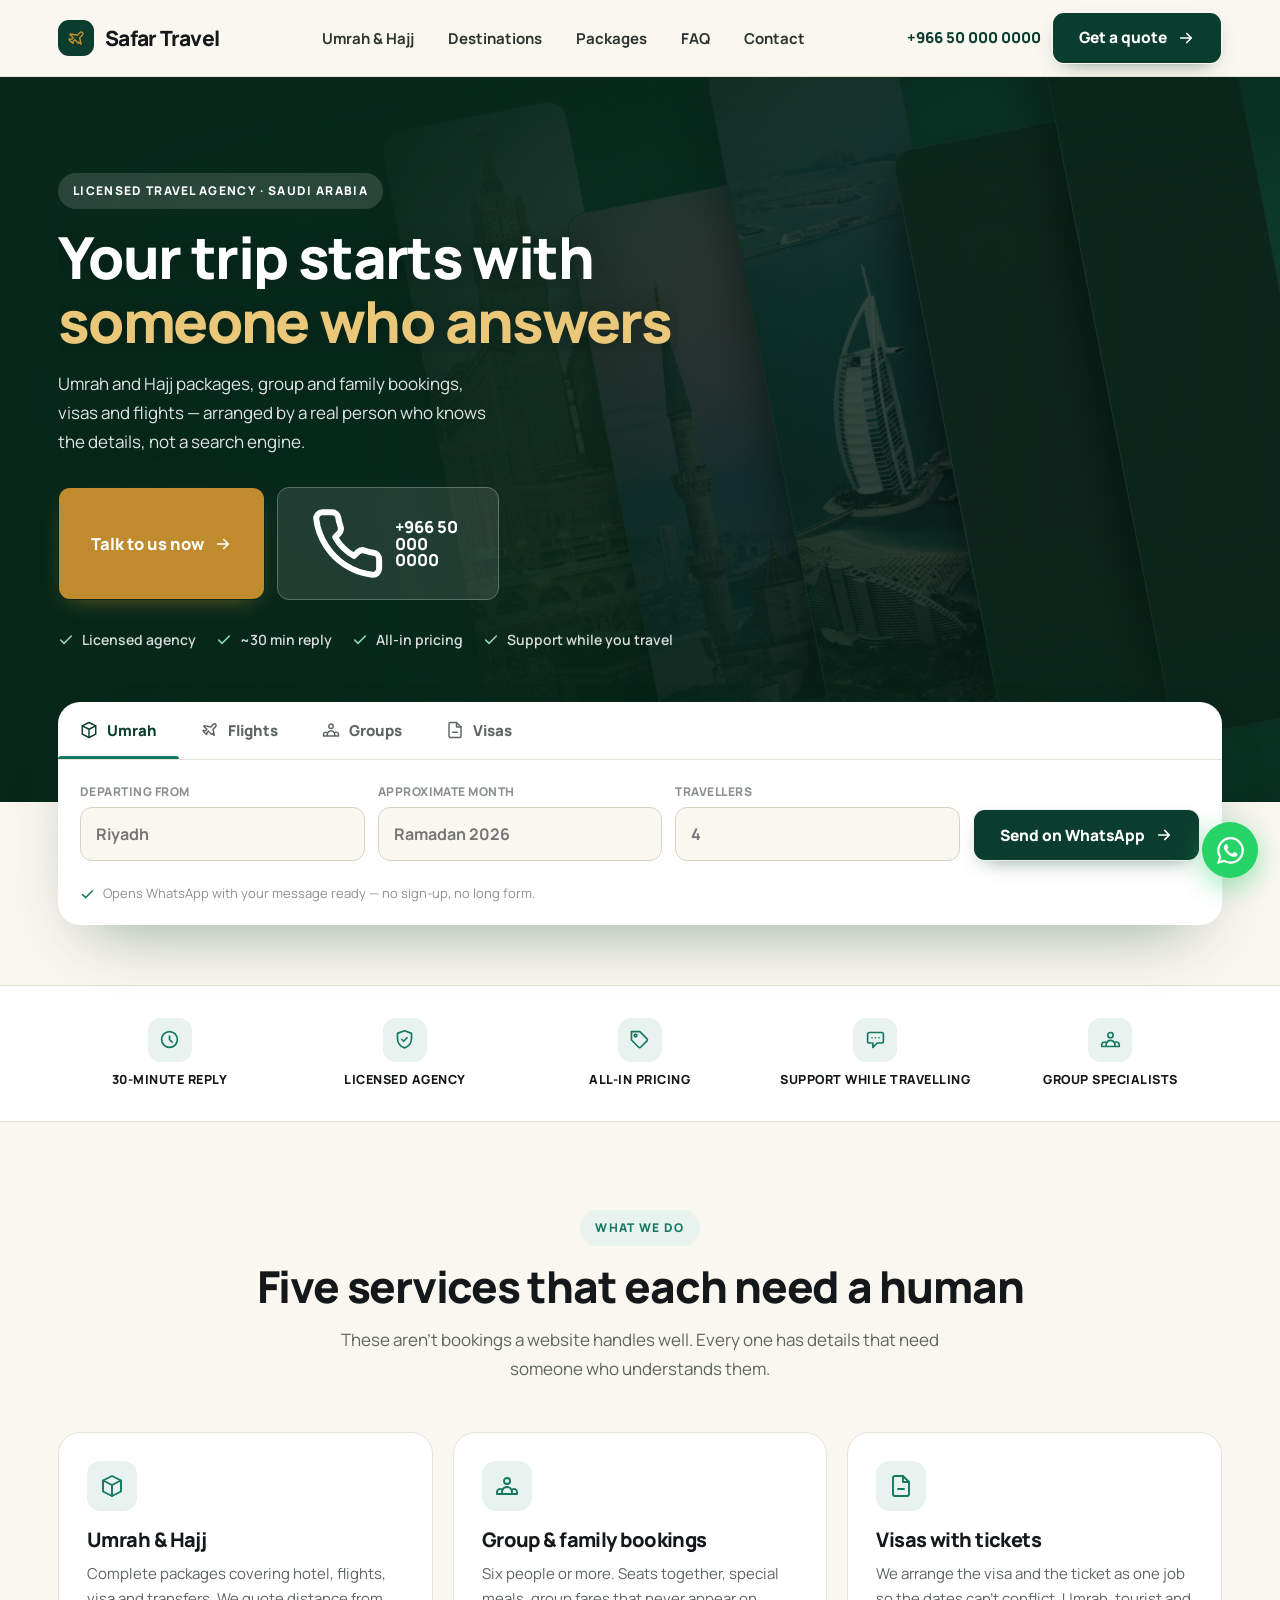
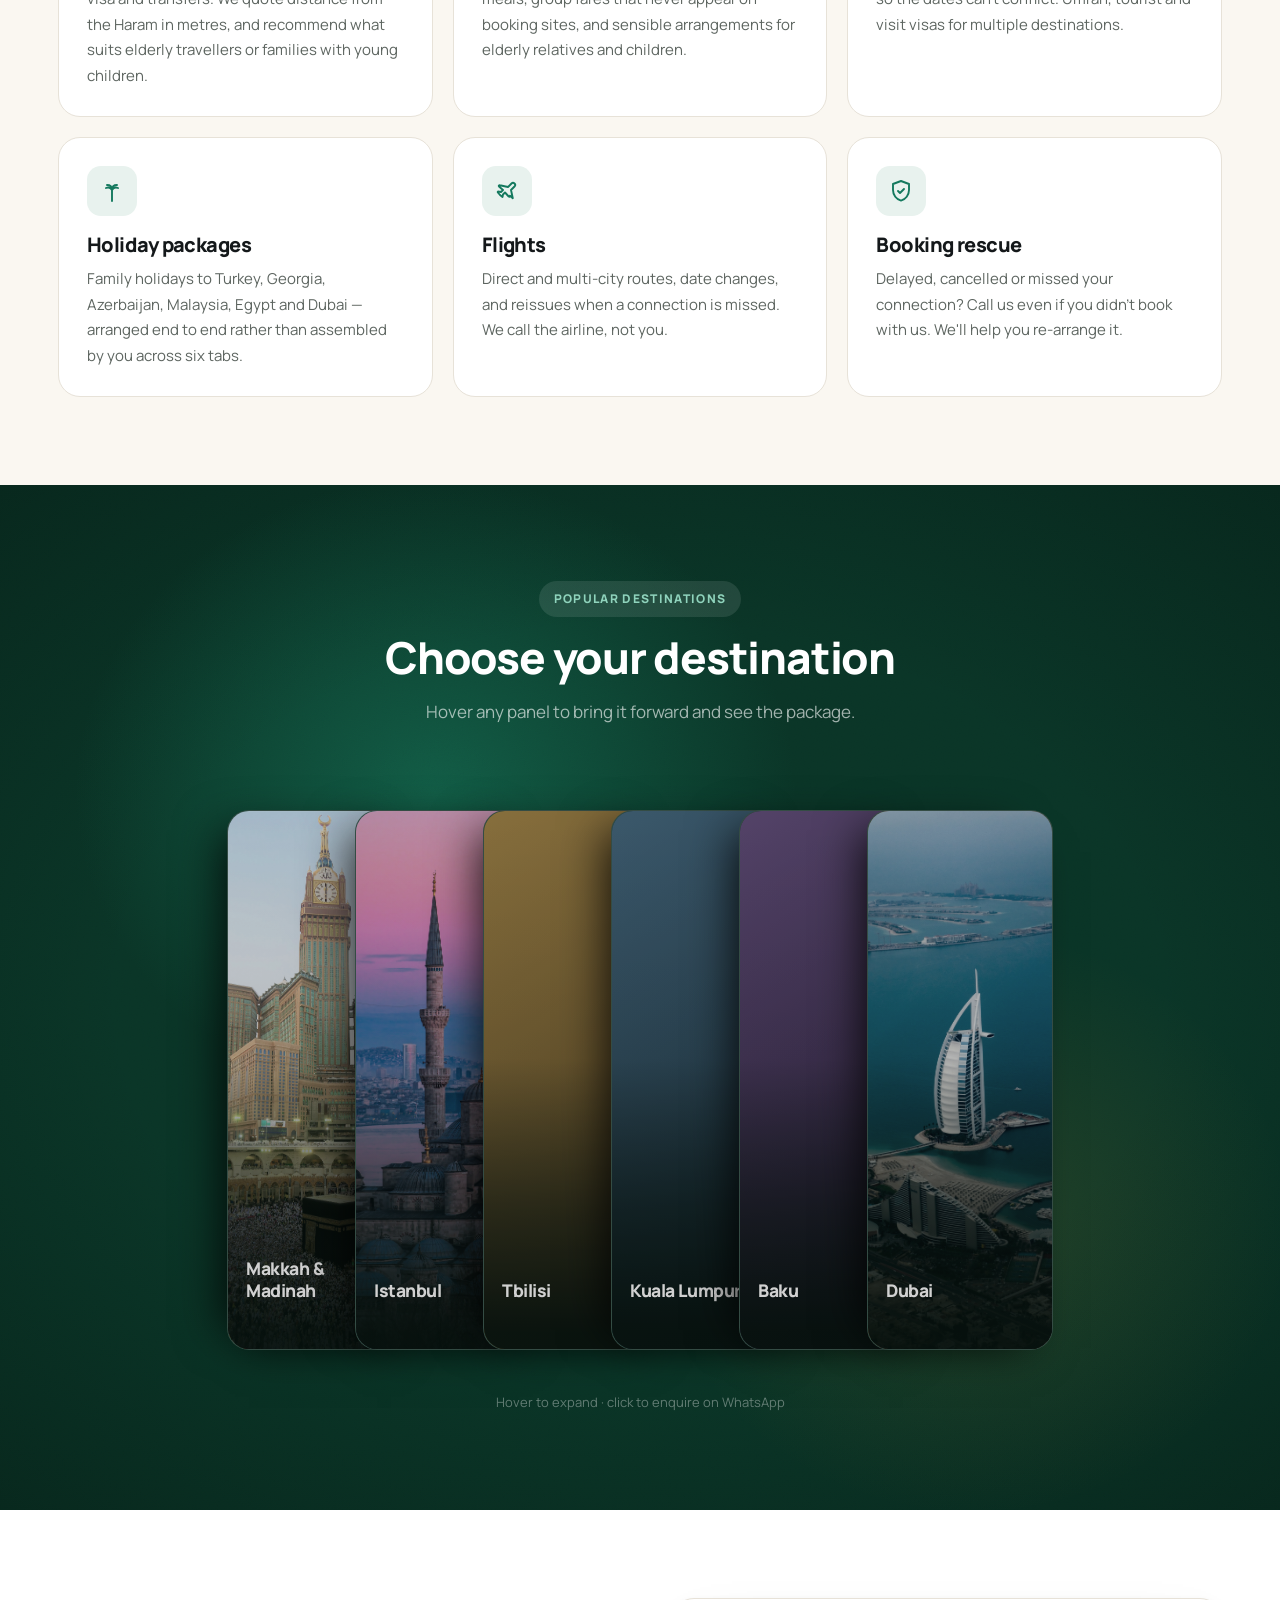
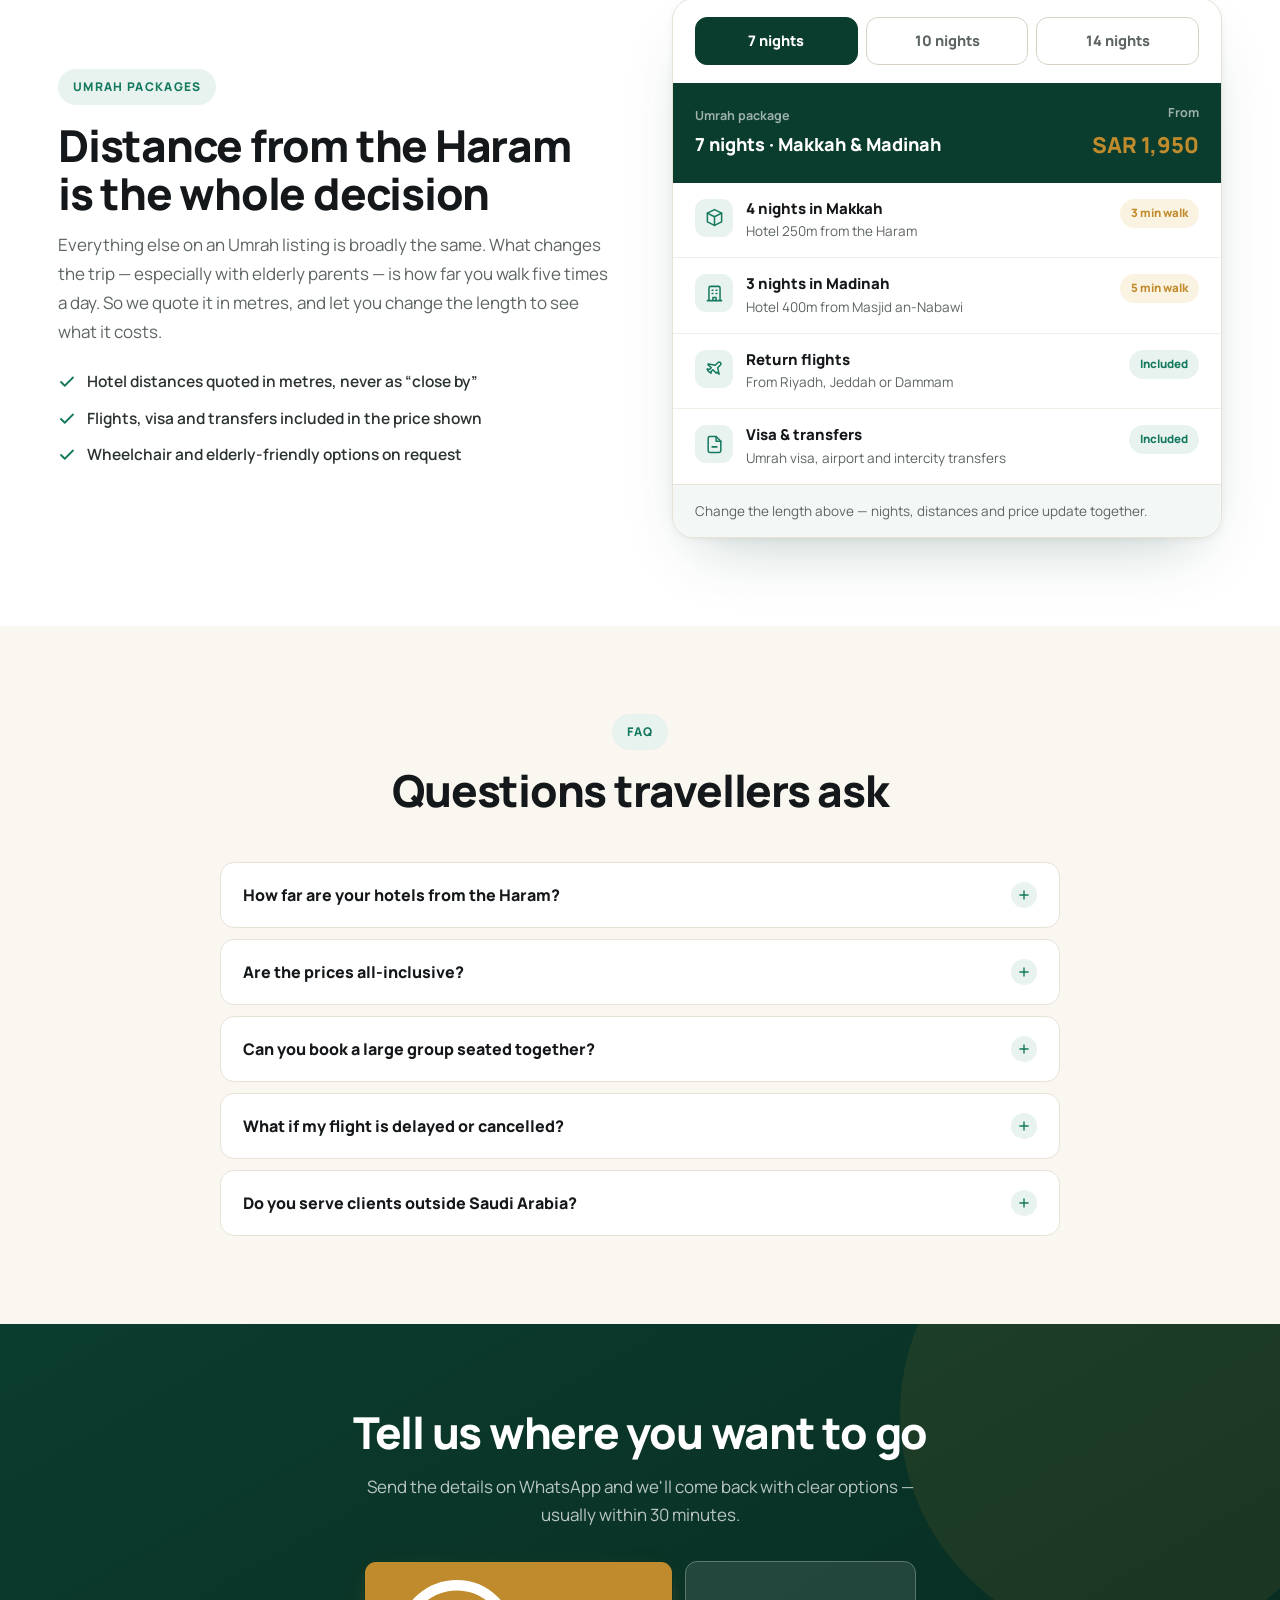
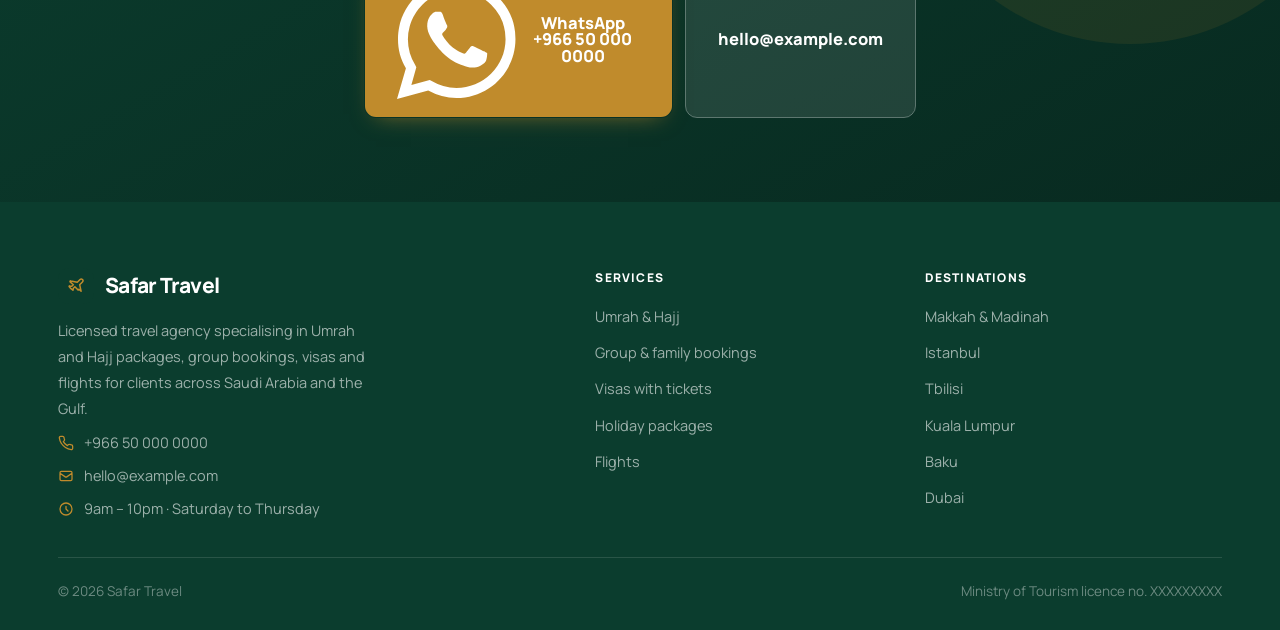
==== commit bc786c42: "Add files via upload" ====
--- a/index.html
+++ b/index.html
@@ -40,7 +40,8 @@
 
 <main id="main">
 <header class="hero">
-  <div class="hero-bg" id="hbg"><img data-img="hero" style="--pos:50% 45%" alt="" fetchpriority="high" decoding="async" width="2000" height="1200"></div>
+  <div class="hero-bg" id="hbg"></div>
+  <div class="hero-fan" id="fan" aria-hidden="true"><span class="hf"><img data-img="makkah" style="--pos:50% 45%" alt="" loading="eager" decoding="async" width="600" height="800"></span><span class="hf"><img data-img="istanbul" style="--pos:50% 42%" alt="" loading="eager" decoding="async" width="600" height="800"></span><span class="hf"><img data-img="dubai" style="--pos:50% 42%" alt="" loading="eager" decoding="async" width="600" height="800"></span><span class="hf"><img data-img="kuala-lumpur" style="--pos:50% 40%" alt="" loading="eager" decoding="async" width="600" height="800"></span><span class="hf"><img data-img="baku" style="--pos:50% 48%" alt="" loading="eager" decoding="async" width="600" height="800"></span></div>
   <div class="hero-scrim"></div>
   <div class="hero-in"><div class="wrap"><div class="hero-c">
     <span class="eb">Licensed travel agency · Saudi Arabia</span>
@@ -172,7 +173,14 @@
 
 /* hero parallax */
 var hb=document.getElementById('hbg'),tk=false;
-function par(){ if(hb&&!RM&&scrollY<820) hb.style.transform='translate3d(0,'+(scrollY*.3).toFixed(1)+'px,0)'; tk=false; }
+var fan=document.getElementById('fan');
+function par(){
+  if(!RM&&scrollY<900){
+    if(hb) hb.style.transform='translate3d(0,'+(scrollY*.16).toFixed(1)+'px,0)';
+    if(fan) fan.style.transform='rotate(-11deg) translate3d('+(scrollY*.05).toFixed(1)+'px,'+(scrollY*.24).toFixed(1)+'px,0)';
+  }
+  tk=false;
+}
 addEventListener('scroll',function(){if(!tk){requestAnimationFrame(par);tk=true}},{passive:true});
 
 /* MAGNETIC — no transition while tracking, spring on release */
@@ -190,6 +198,26 @@
     });
   });
 }
+
+
+/* hero fan: slow pointer drift for depth (pointer devices only) */
+(function(){
+  var fan=document.getElementById('fan'),hero=document.querySelector('.hero');
+  if(!fan||!hero||!matchMedia('(hover:hover) and (pointer:fine)').matches) return;
+  if(matchMedia('(prefers-reduced-motion: reduce)').matches) return;
+  var panes=[].slice.call(fan.querySelectorAll('.hf'));
+  hero.addEventListener('pointermove',function(e){
+    var r=hero.getBoundingClientRect();
+    var x=(e.clientX-r.left)/r.width-.5, y=(e.clientY-r.top)/r.height-.5;
+    panes.forEach(function(p,i){
+      var d=(i+1)/panes.length;
+      p.style.transform='translate3d('+(x*-16*d).toFixed(1)+'px,'+(y*-12*d).toFixed(1)+'px,0)';
+    });
+  });
+  hero.addEventListener('pointerleave',function(){
+    panes.forEach(function(p){p.style.transform='translate3d(0,0,0)'});
+  });
+})();
 
 /* nav */
 var mn=document.getElementById('mnav'),hm=document.getElementById('ham'),hx=document.getElementById('hamx');
--- a/style.css
+++ b/style.css
@@ -158,23 +158,53 @@
 .mnav-cta{margin-top:auto;padding-top:24px;display:flex;flex-direction:column;gap:10px}
 
 /* ── HERO ── */
-.hero{position:relative;min-height:620px;display:flex;align-items:center;overflow:hidden;background:var(--deep)}
+.hero{position:relative;min-height:660px;display:flex;align-items:center;overflow:hidden;background:#08301F}
 .hero-bg{position:absolute;inset:0;z-index:0;will-change:transform;
   background:
-   radial-gradient(ellipse 60% 70% at 22% 28%,rgba(20,121,94,.6),transparent 62%),
-   radial-gradient(ellipse 65% 60% at 82% 72%,rgba(192,139,44,.34),transparent 62%),
-   linear-gradient(140deg,#0B3D2E,#14795E 46%,#1E6B7A);}
-.hero-bg img{width:100%;height:100%;object-fit:cover;
-  object-position:var(--pos,50% 45%);opacity:0;transition:opacity .8s ease}
-.hero-bg img.ready{opacity:1}
-.hero-scrim{position:absolute;inset:0;z-index:1;
-  background:linear-gradient(102deg,rgba(8,40,30,.86) 0%,rgba(8,40,30,.5) 52%,rgba(8,40,30,.3) 100%)}
-.hero-in{position:relative;z-index:2;width:100%;padding:92px 0 148px}
-.hero-c{max-width:640px}
-.hero .eb{background:rgba(255,255,255,.14);color:#fff}
-.hero h1{color:#fff}
+   radial-gradient(ellipse 60% 70% at 18% 26%,rgba(20,121,94,.5),transparent 62%),
+   linear-gradient(135deg,#08301F 0%,#0B3D2E 46%,#12503C 100%);}
+
+/* tilted photo fan — right side only, bleeds off frame */
+.hero-fan{position:absolute;top:-16%;right:-9%;width:74%;height:132%;z-index:1;
+  display:flex;align-items:center;gap:0;
+  transform:rotate(-11deg) translateZ(0);transform-origin:60% 50%;
+  will-change:transform;pointer-events:none}
+@media(max-width:1080px){.hero-fan{width:88%;right:-22%;opacity:.62}}
+@media(max-width:760px){.hero-fan{width:130%;right:-42%;top:-8%;height:116%;opacity:.4}}
+
+.hf{position:relative;flex:0 0 20%;height:78%;margin-left:-2.4%;border-radius:20px;overflow:hidden;
+  background:#0E4230;border:1px solid rgba(255,255,255,.1);
+  box-shadow:-30px 0 60px -26px rgba(0,0,0,.8);
+  filter:saturate(.62) brightness(.72) contrast(1.02);
+  transition:transform 1.1s var(--swift),filter 1.1s ease}
+.hf:first-child{margin-left:0}
+.hf:nth-child(odd){align-self:flex-start;margin-top:6%}
+.hf:nth-child(even){align-self:flex-end;margin-bottom:4%}
+.hf img{width:100%;height:100%;object-fit:cover;object-position:var(--pos,50% 45%);
+  opacity:0;transition:opacity .9s ease}
+.hf img.ready{opacity:1}
+.hf::after{content:'';position:absolute;inset:0;
+  background:linear-gradient(200deg,rgba(8,48,31,.35),rgba(8,48,31,.72))}
+
+/* scrim: guarantees the headline sits on a clean field */
+.hero-scrim{position:absolute;inset:0;z-index:2;pointer-events:none;
+  background:
+   linear-gradient(96deg,rgba(6,38,25,.97) 0%,rgba(6,38,25,.93) 30%,rgba(6,38,25,.66) 52%,rgba(6,38,25,.28) 74%,rgba(6,38,25,.42) 100%),
+   linear-gradient(to bottom,rgba(6,38,25,.55) 0%,transparent 22%,transparent 62%,rgba(6,38,25,.75) 100%);}
+@media(max-width:760px){
+  .hero-scrim{background:
+   linear-gradient(to bottom,rgba(6,38,25,.9) 0%,rgba(6,38,25,.82) 45%,rgba(6,38,25,.94) 100%);}
+}
+/* fine grain so the field isn't a flat wash */
+.hero::after{content:'';position:absolute;inset:0;z-index:3;pointer-events:none;opacity:.05;mix-blend-mode:overlay;
+  background-image:url("data:image/svg+xml,%3Csvg xmlns='http://www.w3.org/2000/svg' width='140' height='140'%3E%3Cfilter id='n'%3E%3CfeTurbulence type='fractalNoise' baseFrequency='.85' numOctaves='3'/%3E%3C/filter%3E%3Crect width='140' height='140' filter='url(%23n)'/%3E%3C/svg%3E");}
+
+.hero-in{position:relative;z-index:4;width:100%;padding:96px 0 150px}
+.hero-c{max-width:620px}
+.hero .eb{background:rgba(255,255,255,.14);color:#fff;backdrop-filter:blur(4px)}
+.hero h1{color:#fff;text-shadow:0 2px 30px rgba(0,0,0,.35)}
 .hero h1 em{font-style:normal;color:#EBC77A}
-.hero .lead{color:rgba(255,255,255,.86);margin-top:18px;max-width:44ch}
+.hero .lead{color:rgba(255,255,255,.88);margin-top:18px;max-width:44ch;text-shadow:0 1px 16px rgba(0,0,0,.3)}
 .hero-cta{display:flex;flex-wrap:wrap;gap:12px;margin-top:30px}
 .ticks{display:flex;flex-wrap:wrap;gap:10px 20px;margin-top:28px}
 .tick{display:flex;align-items:center;gap:8px;font-size:14px;font-weight:600;color:rgba(255,255,255,.84)}
@@ -252,15 +282,24 @@
 .orbit .lead{color:rgba(255,255,255,.62)}
 .orbit .eb{background:rgba(255,255,255,.1);color:#8FD3BC}
 
-.deck{display:flex;justify-content:center;align-items:flex-end;margin-top:54px;padding:26px 0 10px;
+.deck{display:flex;justify-content:center;align-items:flex-end;margin-top:54px;padding:30px 0 12px;
   perspective:1600px}
+@media(max-width:1180px){
+  .pan{flex:0 0 166px;height:500px;margin-left:-52px}
+  .pan:hover,.pan:focus-visible{flex-basis:226px}
+}
+@media(max-width:1000px){
+  .pan{flex:0 0 148px;height:470px;margin-left:-46px}
+  .pan:hover,.pan:focus-visible{flex-basis:208px}
+  .pan-t b{font-size:16px}
+}
 @media(max-width:880px){.deck{display:none}}
 
 .pan{
-  position:relative;flex:0 0 232px;height:430px;border-radius:20px;overflow:hidden;
+  position:relative;flex:0 0 186px;height:540px;border-radius:22px;overflow:hidden;
   border:1px solid rgba(255,255,255,.16);background:#0E4230;cursor:pointer;padding:0;
   color:#fff;text-align:left;display:flex;align-items:flex-end;
-  margin-left:-72px;                       /* the overlap */
+  margin-left:-58px;                       /* the overlap */
   box-shadow:-26px 0 46px -20px rgba(0,0,0,.72), 0 20px 40px -22px rgba(0,0,0,.6);
   transition:transform .62s var(--spring), box-shadow .5s var(--swift),
              filter .45s ease, flex-basis .55s var(--spring);
@@ -272,20 +311,21 @@
 .pan:nth-child(1){z-index:1}.pan:nth-child(2){z-index:2}.pan:nth-child(3){z-index:3}
 .pan:nth-child(4){z-index:4}.pan:nth-child(5){z-index:5}.pan:nth-child(6){z-index:6}
 
+/* portrait crop: source can be any size, cover handles it */
 .pan-ph{position:absolute;inset:0;width:100%;height:100%;object-fit:cover;
   object-position:var(--pos,50% 50%);opacity:0;z-index:0;
   transition:opacity .6s ease,transform 1s var(--swift)}
 .pan-ph.ready{opacity:1}
 .pan-fb{position:absolute;inset:0;z-index:0}
 .pan-mono{position:absolute;inset:0;z-index:1;display:grid;place-items:center;
-  font-size:52px;font-weight:800;color:rgba(255,255,255,.12);letter-spacing:-.04em;transition:opacity .4s}
+  font-size:46px;font-weight:800;color:rgba(255,255,255,.12);letter-spacing:-.04em;transition:opacity .4s}
 .pan.has-img .pan-mono{opacity:0}
 .pan::after{content:'';position:absolute;inset:0;z-index:2;
-  background:linear-gradient(to top,rgba(4,22,16,.94) 4%,rgba(4,22,16,.55) 34%,rgba(4,22,16,.06) 66%,transparent 100%);
+  background:linear-gradient(to top,rgba(4,22,16,.95) 3%,rgba(4,22,16,.6) 26%,rgba(4,22,16,.05) 54%,transparent 100%);
   transition:opacity .45s}
 
-.pan-t{position:relative;z-index:3;padding:22px 20px;width:100%}
-.pan-t b{display:block;font-size:18px;font-weight:800;letter-spacing:-.02em;line-height:1.2}
+.pan-t{position:relative;z-index:3;padding:24px 18px;width:100%}
+.pan-t b{display:block;font-size:17.5px;font-weight:800;letter-spacing:-.025em;line-height:1.22}
 .pan-t small{display:block;font-size:12.5px;color:rgba(255,255,255,.66);margin-top:6px;line-height:1.45;
   max-height:0;opacity:0;overflow:hidden;transition:max-height .5s var(--swift),opacity .35s,margin .4s}
 .pan-p{display:inline-flex;align-items:center;gap:7px;margin-top:0;font-size:13.5px;font-weight:800;color:#EBC77A;
@@ -296,8 +336,8 @@
 @media(hover:hover) and (pointer:fine){
   .deck:hover .pan{filter:saturate(.5) brightness(.62)}
   .pan:hover,.pan:focus-visible{
-    flex-basis:300px;z-index:20!important;
-    transform:translateY(-18px) scale(1.04);
+    flex-basis:250px;z-index:20!important;
+    transform:translateY(-22px) scale(1.035);
     filter:saturate(1.08) brightness(1.05)!important;
     border-color:rgba(235,199,122,.85);
     box-shadow:0 0 0 5px rgba(192,139,44,.14),-10px 0 40px -18px rgba(0,0,0,.5),0 40px 70px -26px rgba(0,0,0,.8);
@@ -307,8 +347,8 @@
   .pan:hover .pan-t small,.pan:focus-visible .pan-t small{max-height:60px;opacity:1;margin-top:6px}
   .pan:hover .pan-p,.pan:focus-visible .pan-p{max-height:32px;opacity:1;margin-top:12px}
   /* neighbours ease away */
-  .pan:hover ~ .pan{transform:translateX(30px)}
-  .pan.shift-l{transform:translateX(-30px)}
+  .pan:hover ~ .pan{transform:translateX(24px)}
+  .pan.shift-l{transform:translateX(-24px)}
 }
 /* touch / no-hover: reveal everything, no overlap games */
 @media(hover:none){
@@ -439,7 +479,7 @@
   .logo-m{width:32px;height:32px}
 
   .hero{min-height:auto}
-  .hero-in{padding:52px 0 128px}
+  .hero-in{padding:56px 0 128px}
   .h1{font-size:clamp(28px,8.6vw,36px)}
   .h2{font-size:clamp(24px,6.8vw,30px)}
   .lead{font-size:15.5px}
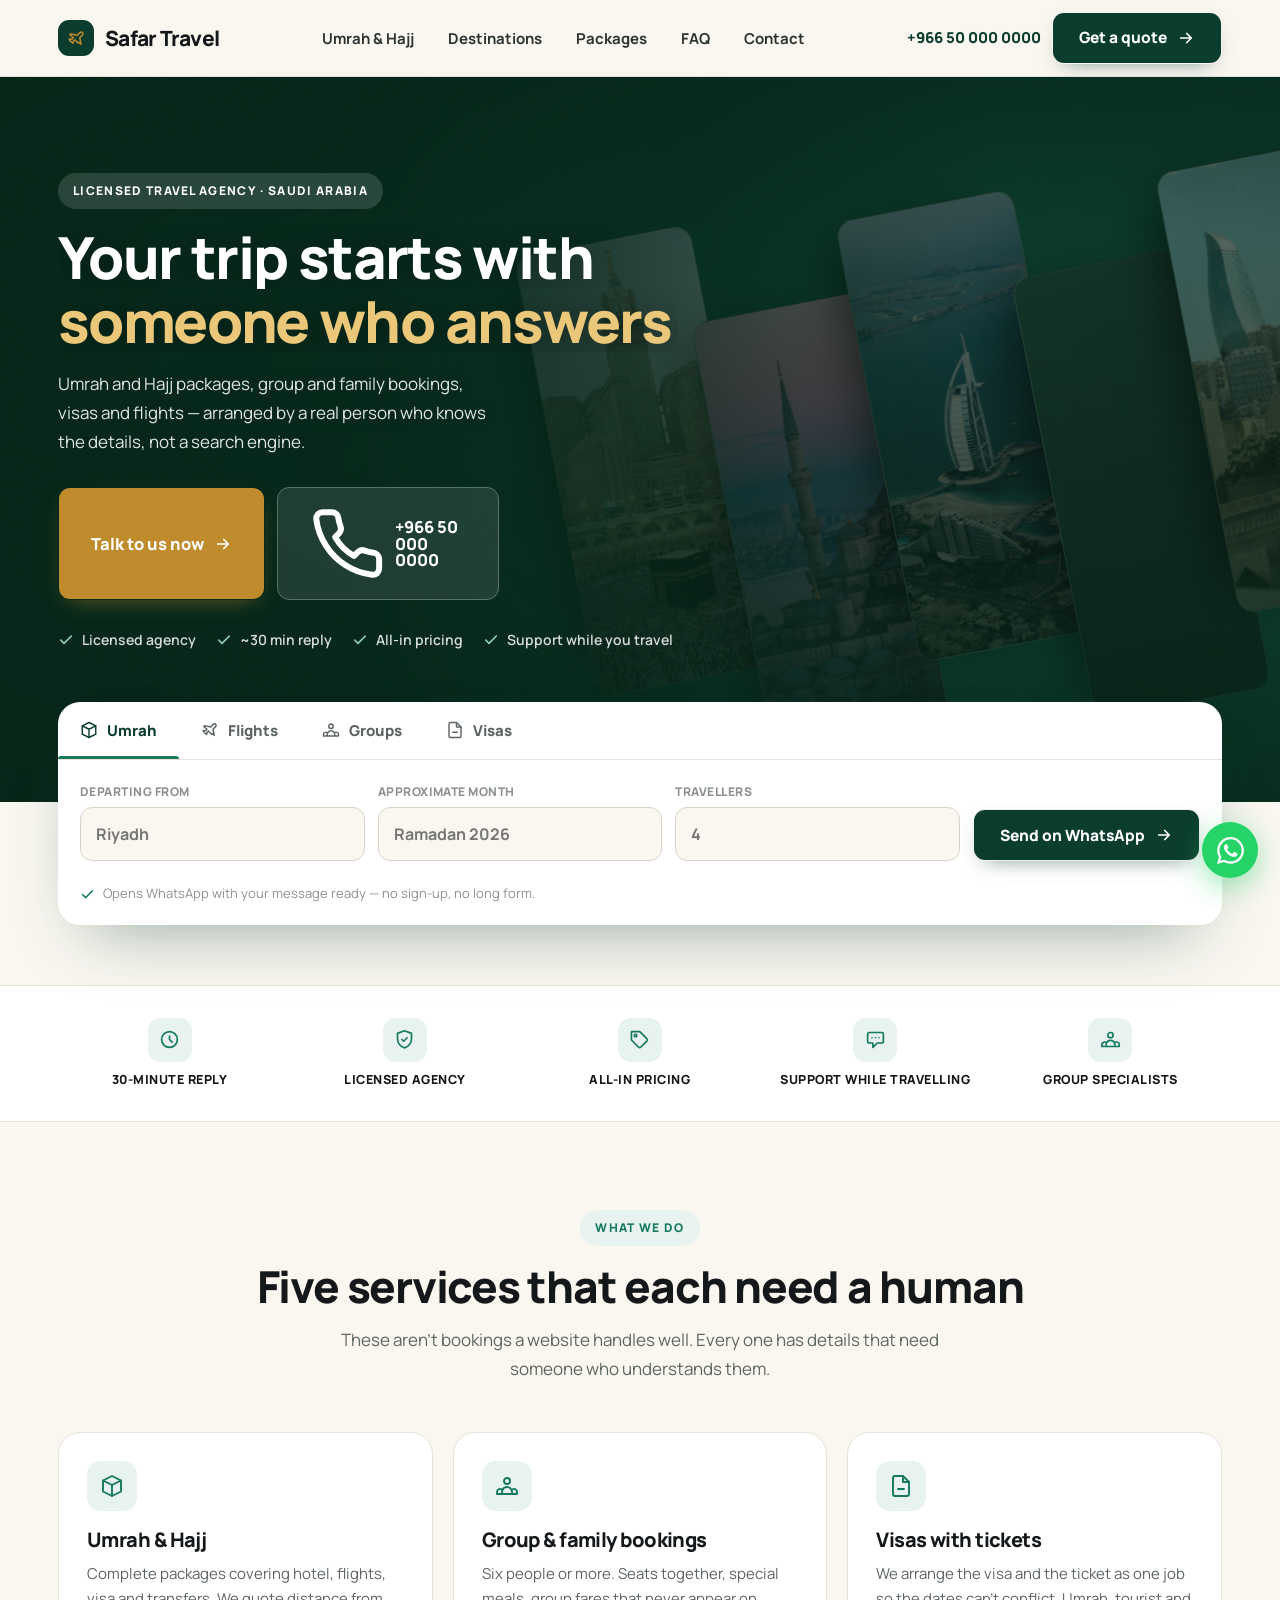
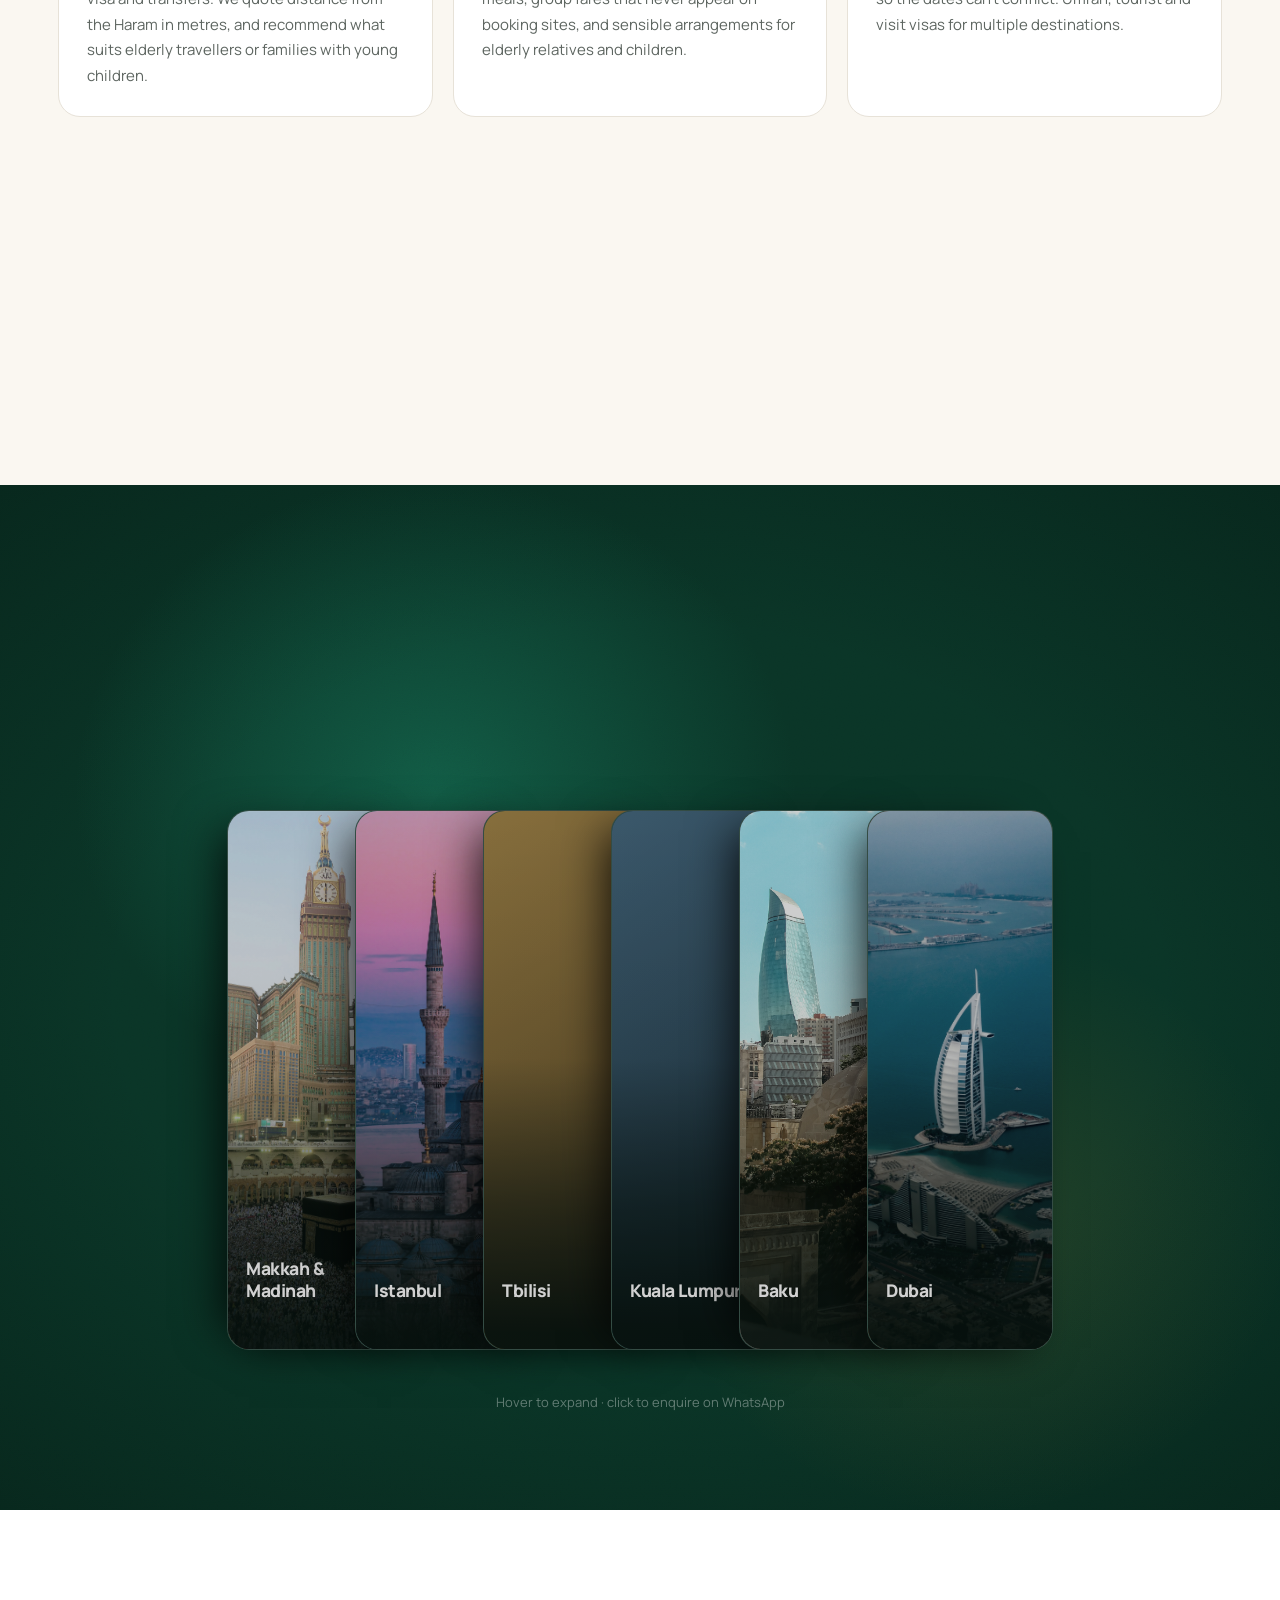
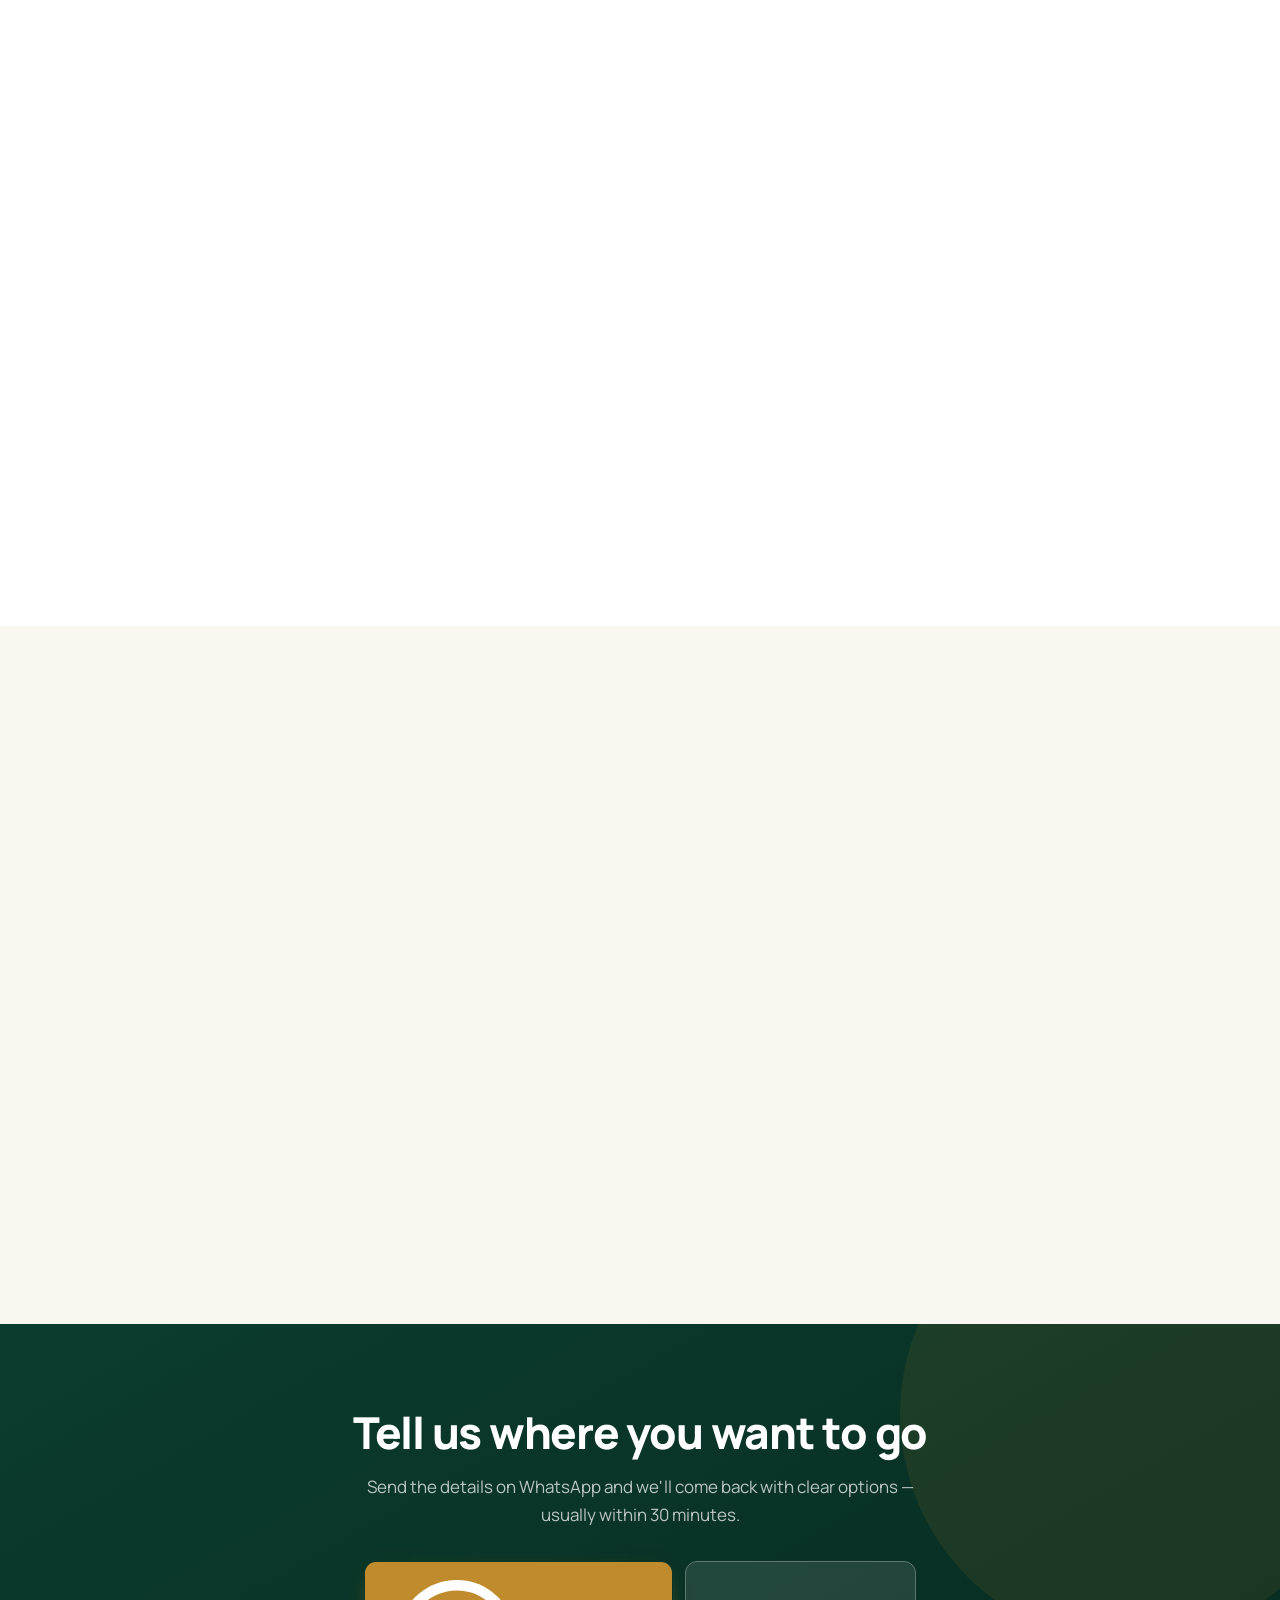
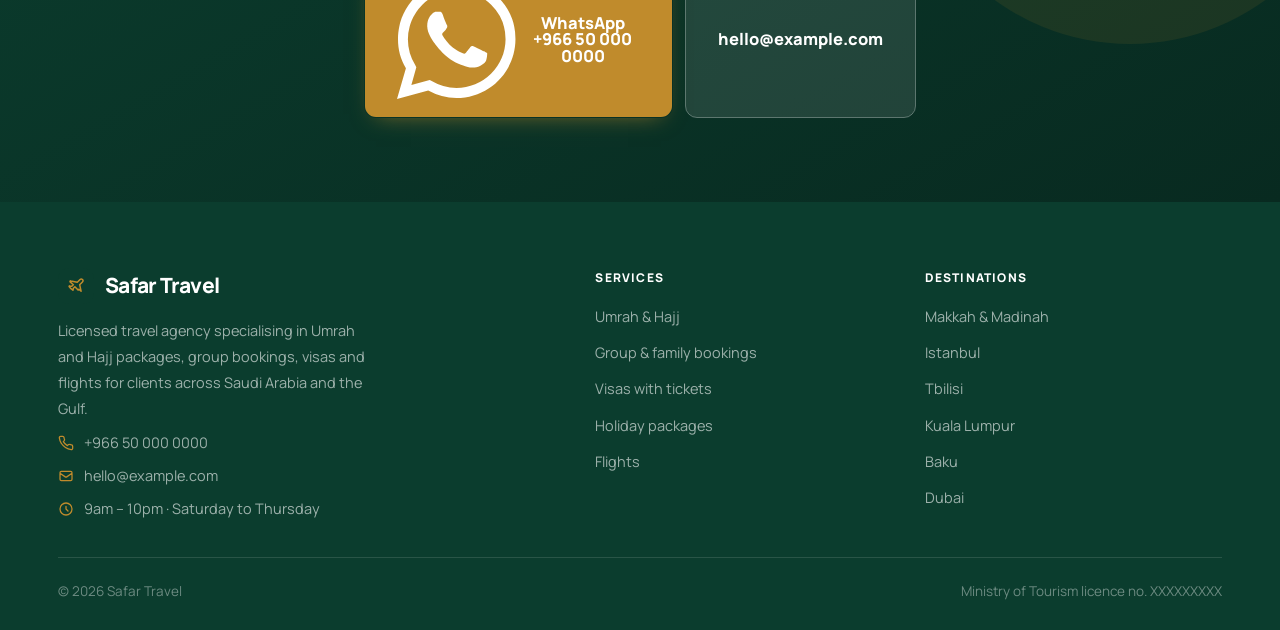
==== commit 7c7264e3: "Add files via upload" ====
--- a/index.html
+++ b/index.html
@@ -41,7 +41,7 @@
 <main id="main">
 <header class="hero">
   <div class="hero-bg" id="hbg"></div>
-  <div class="hero-fan" id="fan" aria-hidden="true"><span class="hf"><img data-img="makkah" style="--pos:50% 45%" alt="" loading="eager" decoding="async" width="600" height="800"></span><span class="hf"><img data-img="istanbul" style="--pos:50% 42%" alt="" loading="eager" decoding="async" width="600" height="800"></span><span class="hf"><img data-img="dubai" style="--pos:50% 42%" alt="" loading="eager" decoding="async" width="600" height="800"></span><span class="hf"><img data-img="kuala-lumpur" style="--pos:50% 40%" alt="" loading="eager" decoding="async" width="600" height="800"></span><span class="hf"><img data-img="baku" style="--pos:50% 48%" alt="" loading="eager" decoding="async" width="600" height="800"></span></div>
+  <div class="hero-fan" id="fan" aria-hidden="true"><span class="hf"><span class="hf-i"><img data-img="makkah" style="--pos:50% 45%" alt="" loading="eager" decoding="async" width="600" height="800"><span class="hf-mono">MM</span></span></span><span class="hf"><span class="hf-i"><img data-img="istanbul" style="--pos:50% 42%" alt="" loading="eager" decoding="async" width="600" height="800"><span class="hf-mono">IS</span></span></span><span class="hf"><span class="hf-i"><img data-img="dubai" style="--pos:50% 42%" alt="" loading="eager" decoding="async" width="600" height="800"><span class="hf-mono">DB</span></span></span><span class="hf"><span class="hf-i"><img data-img="kuala-lumpur" style="--pos:50% 40%" alt="" loading="eager" decoding="async" width="600" height="800"><span class="hf-mono">KL</span></span></span><span class="hf"><span class="hf-i"><img data-img="baku" style="--pos:50% 48%" alt="" loading="eager" decoding="async" width="600" height="800"><span class="hf-mono">BK</span></span></span></div>
   <div class="hero-scrim"></div>
   <div class="hero-in"><div class="wrap"><div class="hero-c">
     <span class="eb">Licensed travel agency · Saudi Arabia</span>
@@ -152,7 +152,7 @@
       img.src='img/'+name+'.'+EXT[n++];
     }
     img.addEventListener('error',next);
-    img.addEventListener('load',function(){img.classList.add('ready');var p=img.closest('.pan,.rc');if(p)p.classList.add('has-img');});
+    img.addEventListener('load',function(){img.classList.add('ready');var p=img.closest('.pan,.rc,.hf');if(p)p.classList.add('has-img');});
     next();
   });
 })();
@@ -205,7 +205,7 @@
   var fan=document.getElementById('fan'),hero=document.querySelector('.hero');
   if(!fan||!hero||!matchMedia('(hover:hover) and (pointer:fine)').matches) return;
   if(matchMedia('(prefers-reduced-motion: reduce)').matches) return;
-  var panes=[].slice.call(fan.querySelectorAll('.hf'));
+  var panes=[].slice.call(fan.querySelectorAll('.hf-i'));
   hero.addEventListener('pointermove',function(e){
     var r=hero.getBoundingClientRect();
     var x=(e.clientX-r.left)/r.width-.5, y=(e.clientY-r.top)/r.height-.5;
--- a/style.css
+++ b/style.css
@@ -165,26 +165,39 @@
    linear-gradient(135deg,#08301F 0%,#0B3D2E 46%,#12503C 100%);}
 
 /* tilted photo fan — right side only, bleeds off frame */
-.hero-fan{position:absolute;top:-16%;right:-9%;width:74%;height:132%;z-index:1;
-  display:flex;align-items:center;gap:0;
-  transform:rotate(-11deg) translateZ(0);transform-origin:60% 50%;
+.hero-fan{position:absolute;top:0;right:-8%;width:72%;height:100%;z-index:1;
+  display:flex;align-items:center;justify-content:flex-end;
+  transform:rotate(-11deg) scale(1.28);transform-origin:65% 50%;
   will-change:transform;pointer-events:none}
-@media(max-width:1080px){.hero-fan{width:88%;right:-22%;opacity:.62}}
-@media(max-width:760px){.hero-fan{width:130%;right:-42%;top:-8%;height:116%;opacity:.4}}
-
-.hf{position:relative;flex:0 0 20%;height:78%;margin-left:-2.4%;border-radius:20px;overflow:hidden;
-  background:#0E4230;border:1px solid rgba(255,255,255,.1);
-  box-shadow:-30px 0 60px -26px rgba(0,0,0,.8);
-  filter:saturate(.62) brightness(.72) contrast(1.02);
-  transition:transform 1.1s var(--swift),filter 1.1s ease}
+@media(max-width:1080px){.hero-fan{width:86%;right:-20%;opacity:.6}}
+@media(max-width:760px){.hero-fan{width:128%;right:-40%;opacity:.38;transform:rotate(-11deg) scale(1.2)}}
+
+/* stagger uses translateY (resolves against the element's OWN height) */
+.hf{position:relative;flex:0 0 19.5%;height:62%;margin-left:-2%;
+  transform:translateY(var(--sy,0));
+  border-radius:18px;overflow:hidden;
+  background:linear-gradient(160deg,#155C44,#0A3527);
+  border:1px solid rgba(255,255,255,.12);
+  box-shadow:-28px 0 56px -24px rgba(0,0,0,.8);
+  filter:saturate(.66) brightness(.78)}
 .hf:first-child{margin-left:0}
-.hf:nth-child(odd){align-self:flex-start;margin-top:6%}
-.hf:nth-child(even){align-self:flex-end;margin-bottom:4%}
+.hf:nth-child(1){--sy:-13%}
+.hf:nth-child(2){--sy:9%}
+.hf:nth-child(3){--sy:-7%}
+.hf:nth-child(4){--sy:13%}
+.hf:nth-child(5){--sy:-4%}
+
+/* inner layer carries the pointer drift, so the stagger is never overwritten */
+.hf-i{position:absolute;inset:0;transition:transform 1s var(--swift);will-change:transform}
 .hf img{width:100%;height:100%;object-fit:cover;object-position:var(--pos,50% 45%);
   opacity:0;transition:opacity .9s ease}
 .hf img.ready{opacity:1}
-.hf::after{content:'';position:absolute;inset:0;
-  background:linear-gradient(200deg,rgba(8,48,31,.35),rgba(8,48,31,.72))}
+/* always-visible fallback so a missing photo never leaves a blank panel */
+.hf-mono{position:absolute;inset:0;display:grid;place-items:center;
+  font-size:clamp(18px,2vw,30px);font-weight:800;color:rgba(255,255,255,.16);letter-spacing:-.03em}
+.hf.has-img .hf-mono{opacity:0}
+.hf::after{content:'';position:absolute;inset:0;z-index:2;
+  background:linear-gradient(200deg,rgba(8,48,31,.3),rgba(8,48,31,.7))}
 
 /* scrim: guarantees the headline sits on a clean field */
 .hero-scrim{position:absolute;inset:0;z-index:2;pointer-events:none;
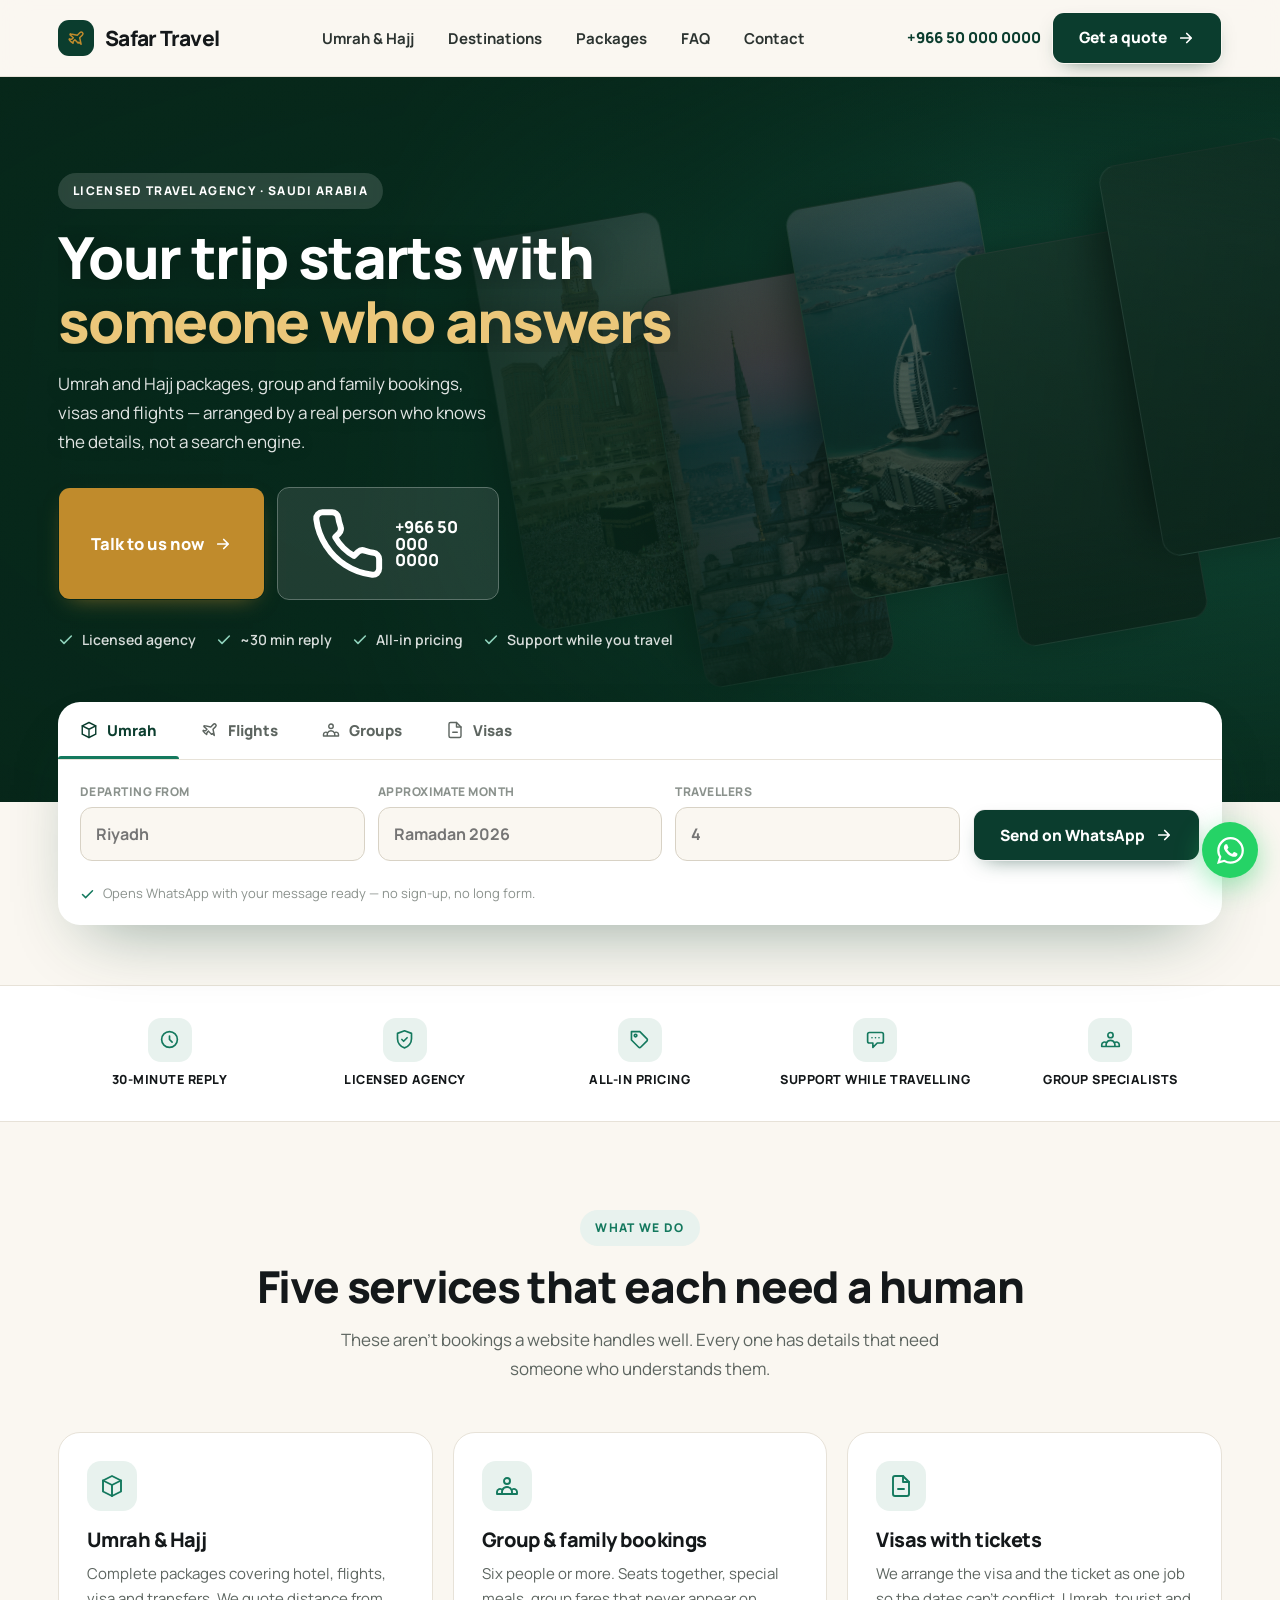
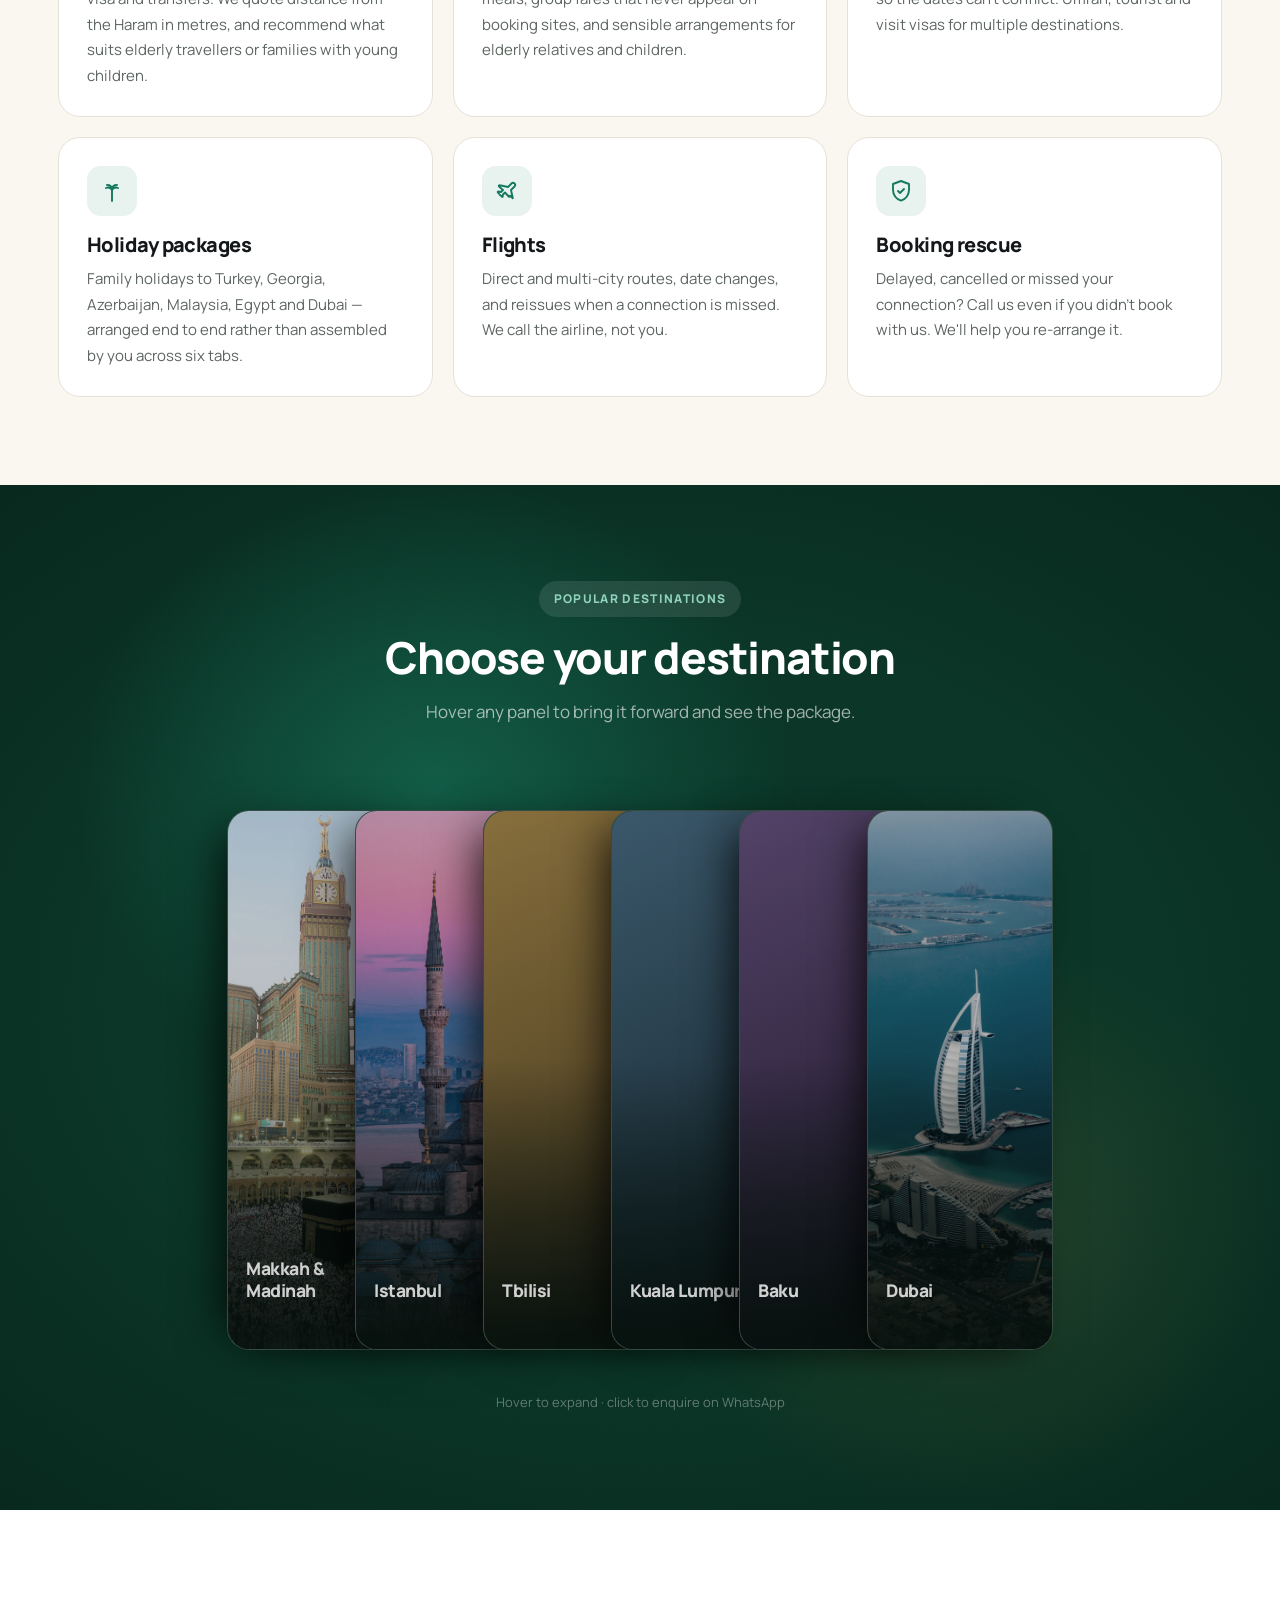
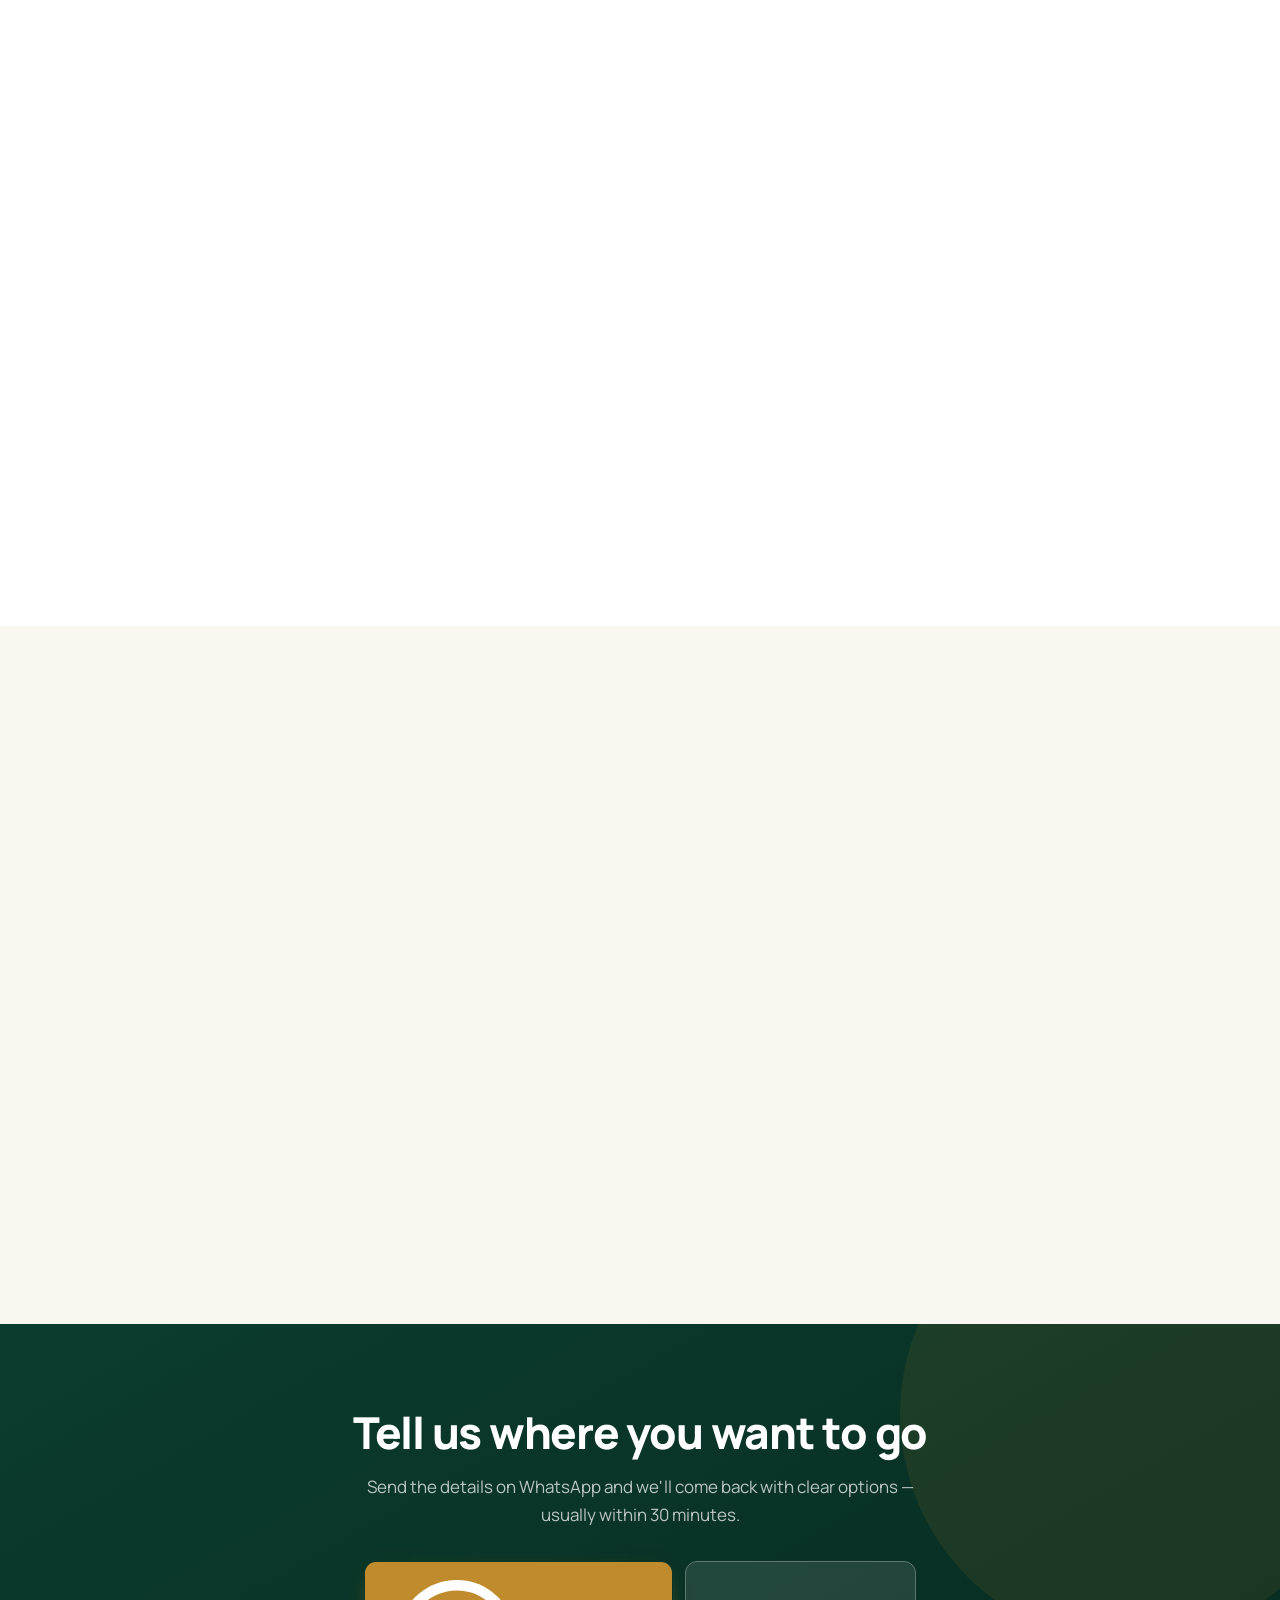
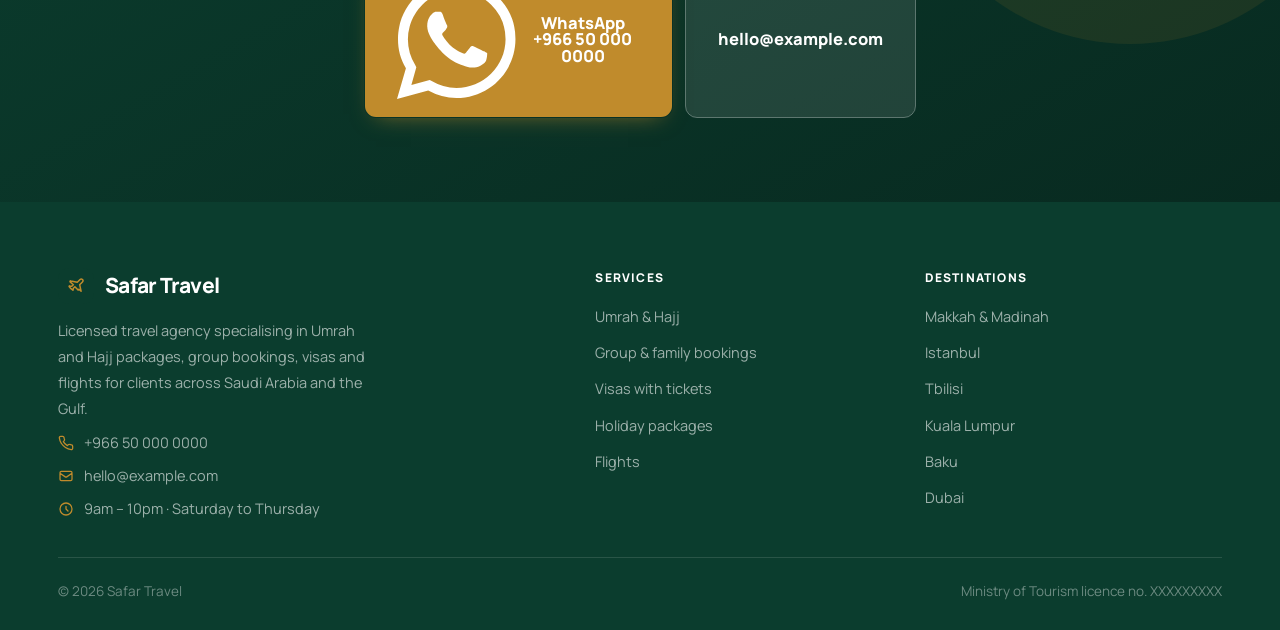
==== commit e1b96735: "Add files via upload" ====
--- a/index.html
+++ b/index.html
@@ -9,6 +9,7 @@
 <link rel="preconnect" href="https://fonts.googleapis.com">
 <link rel="preconnect" href="https://fonts.gstatic.com" crossorigin>
 <link href="https://fonts.googleapis.com/css2?family=Manrope:wght@400;500;600;700;800&display=swap" rel="stylesheet">
+<script>document.documentElement.className+=' js';</script>
 <link rel="stylesheet" href="style.css?v=1">
 </head>
 <body>
@@ -177,7 +178,7 @@
 function par(){
   if(!RM&&scrollY<900){
     if(hb) hb.style.transform='translate3d(0,'+(scrollY*.16).toFixed(1)+'px,0)';
-    if(fan) fan.style.transform='rotate(-11deg) translate3d('+(scrollY*.05).toFixed(1)+'px,'+(scrollY*.24).toFixed(1)+'px,0)';
+    if(fan) fan.style.transform='translateY(calc(-50% + '+(scrollY*.18).toFixed(1)+'px)) rotate(-10deg)';
   }
   tk=false;
 }
--- a/style.css
+++ b/style.css
@@ -164,40 +164,39 @@
    radial-gradient(ellipse 60% 70% at 18% 26%,rgba(20,121,94,.5),transparent 62%),
    linear-gradient(135deg,#08301F 0%,#0B3D2E 46%,#12503C 100%);}
 
-/* tilted photo fan — right side only, bleeds off frame */
-.hero-fan{position:absolute;top:0;right:-8%;width:72%;height:100%;z-index:1;
-  display:flex;align-items:center;justify-content:flex-end;
-  transform:rotate(-11deg) scale(1.28);transform-origin:65% 50%;
-  will-change:transform;pointer-events:none}
-@media(max-width:1080px){.hero-fan{width:86%;right:-20%;opacity:.6}}
-@media(max-width:760px){.hero-fan{width:128%;right:-40%;opacity:.38;transform:rotate(-11deg) scale(1.2)}}
-
-/* stagger uses translateY (resolves against the element's OWN height) */
-.hf{position:relative;flex:0 0 19.5%;height:62%;margin-left:-2%;
+/* tilted photo fan — fixed sizing, predictable at any viewport */
+.hero-fan{position:absolute;top:50%;right:-4%;z-index:1;
+  width:min(1180px,84%);height:min(760px,118%);
+  transform:translateY(-50%) rotate(-10deg);
+  display:flex;align-items:center;justify-content:flex-end;gap:0;
+  pointer-events:none;will-change:transform}
+@media(max-width:1180px){.hero-fan{right:-16%;width:100%;opacity:.7}}
+@media(max-width:860px){.hero-fan{right:-34%;width:130%;opacity:.42}}
+
+.hf{position:relative;flex:0 0 clamp(150px,15vw,224px);
+  height:clamp(300px,44vh,470px);margin-left:-34px;
   transform:translateY(var(--sy,0));
   border-radius:18px;overflow:hidden;
-  background:linear-gradient(160deg,#155C44,#0A3527);
-  border:1px solid rgba(255,255,255,.12);
-  box-shadow:-28px 0 56px -24px rgba(0,0,0,.8);
-  filter:saturate(.66) brightness(.78)}
+  background:linear-gradient(160deg,#175F47,#0A3527);
+  border:1px solid rgba(255,255,255,.13);
+  box-shadow:-26px 0 52px -22px rgba(0,0,0,.78);
+  filter:saturate(.66) brightness(.8)}
 .hf:first-child{margin-left:0}
-.hf:nth-child(1){--sy:-13%}
-.hf:nth-child(2){--sy:9%}
-.hf:nth-child(3){--sy:-7%}
-.hf:nth-child(4){--sy:13%}
-.hf:nth-child(5){--sy:-4%}
-
-/* inner layer carries the pointer drift, so the stagger is never overwritten */
+.hf:nth-child(1){--sy:-52px}
+.hf:nth-child(2){--sy:34px}
+.hf:nth-child(3){--sy:-28px}
+.hf:nth-child(4){--sy:48px}
+.hf:nth-child(5){--sy:-16px}
+
 .hf-i{position:absolute;inset:0;transition:transform 1s var(--swift);will-change:transform}
 .hf img{width:100%;height:100%;object-fit:cover;object-position:var(--pos,50% 45%);
   opacity:0;transition:opacity .9s ease}
 .hf img.ready{opacity:1}
-/* always-visible fallback so a missing photo never leaves a blank panel */
 .hf-mono{position:absolute;inset:0;display:grid;place-items:center;
-  font-size:clamp(18px,2vw,30px);font-weight:800;color:rgba(255,255,255,.16);letter-spacing:-.03em}
+  font-size:26px;font-weight:800;color:rgba(255,255,255,.18);letter-spacing:-.03em}
 .hf.has-img .hf-mono{opacity:0}
 .hf::after{content:'';position:absolute;inset:0;z-index:2;
-  background:linear-gradient(200deg,rgba(8,48,31,.3),rgba(8,48,31,.7))}
+  background:linear-gradient(200deg,rgba(8,48,31,.28),rgba(8,48,31,.66))}
 
 /* scrim: guarantees the headline sits on a clean field */
 .hero-scrim{position:absolute;inset:0;z-index:2;pointer-events:none;
@@ -225,8 +224,9 @@
 
 /* line reveal */
 .rl{display:block;overflow:hidden}
-.rl>span{display:block;transform:translateY(105%);transition:transform .9s var(--swift)}
-.rl.in>span{transform:none}
+.rl>span{display:block}
+.js .rl>span{transform:translateY(105%);transition:transform .9s var(--swift)}
+.js .rl.in>span{transform:none}
 .rl:nth-child(2)>span{transition-delay:.08s}
 
 /* ── ENQUIRY WIDGET ── */
@@ -473,8 +473,8 @@
 
 .wa svg{width:27px;height:27px;color:#fff}
 
-.rv{opacity:0;transform:translateY(18px);transition:opacity .6s,transform .7s var(--swift)}
-.rv.in{opacity:1;transform:none}
+.js .rv{opacity:0;transform:translateY(18px);transition:opacity .6s,transform .7s var(--swift)}
+.js .rv.in{opacity:1;transform:none}
 
 /* ═══════════════ MOBILE ═══════════════ */
 @media(max-width:900px){
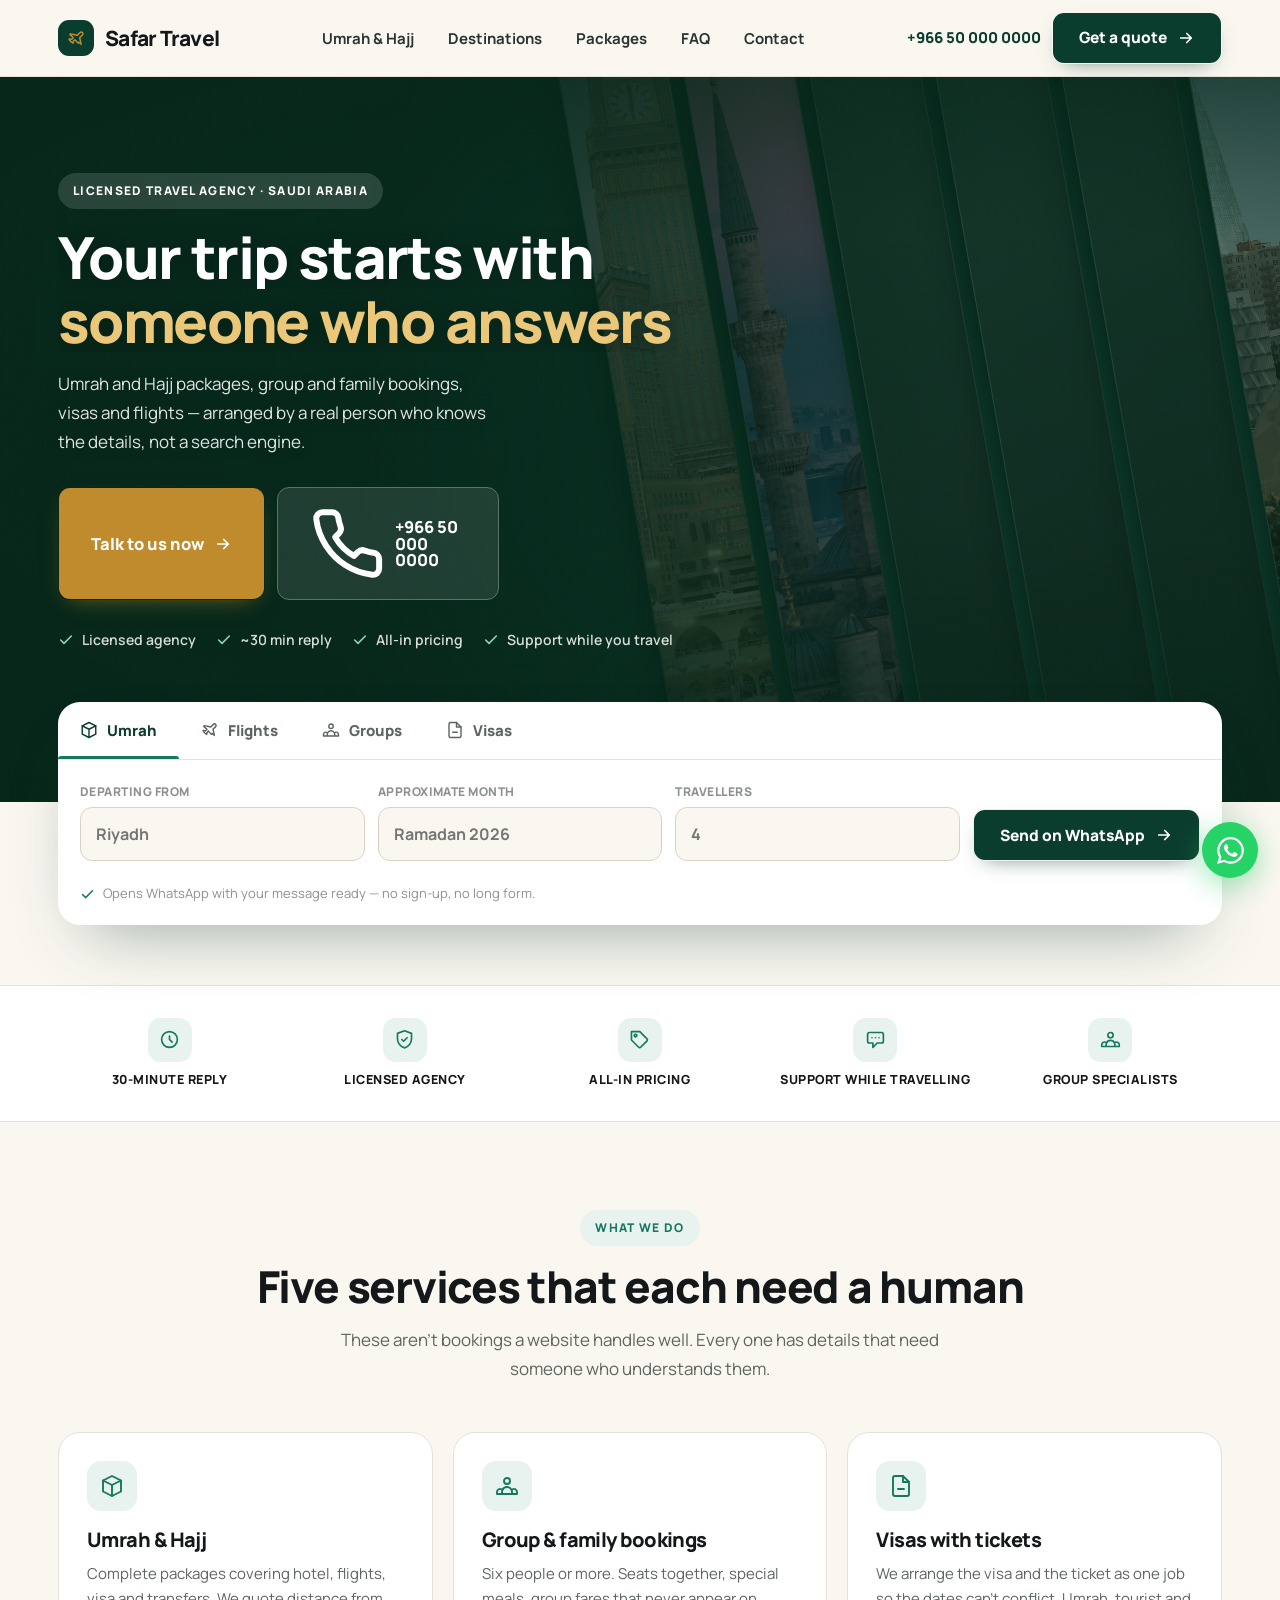
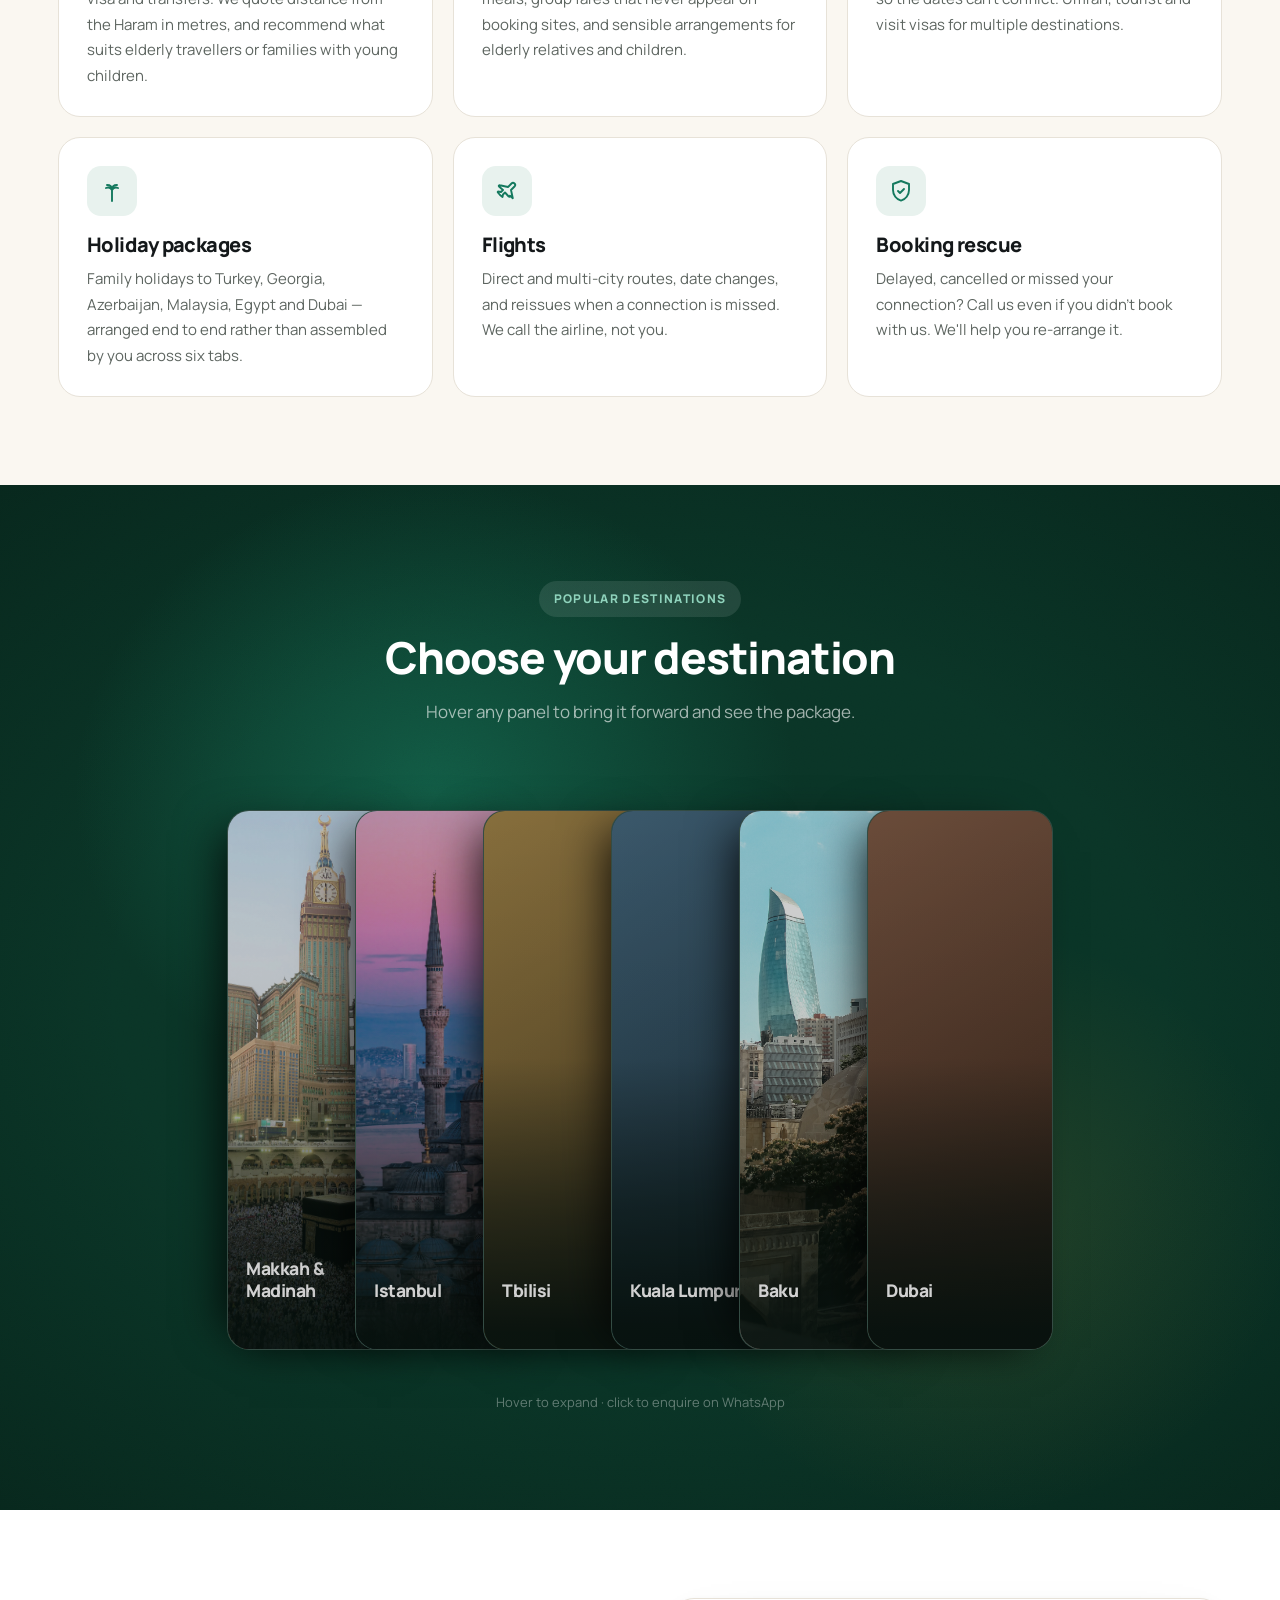
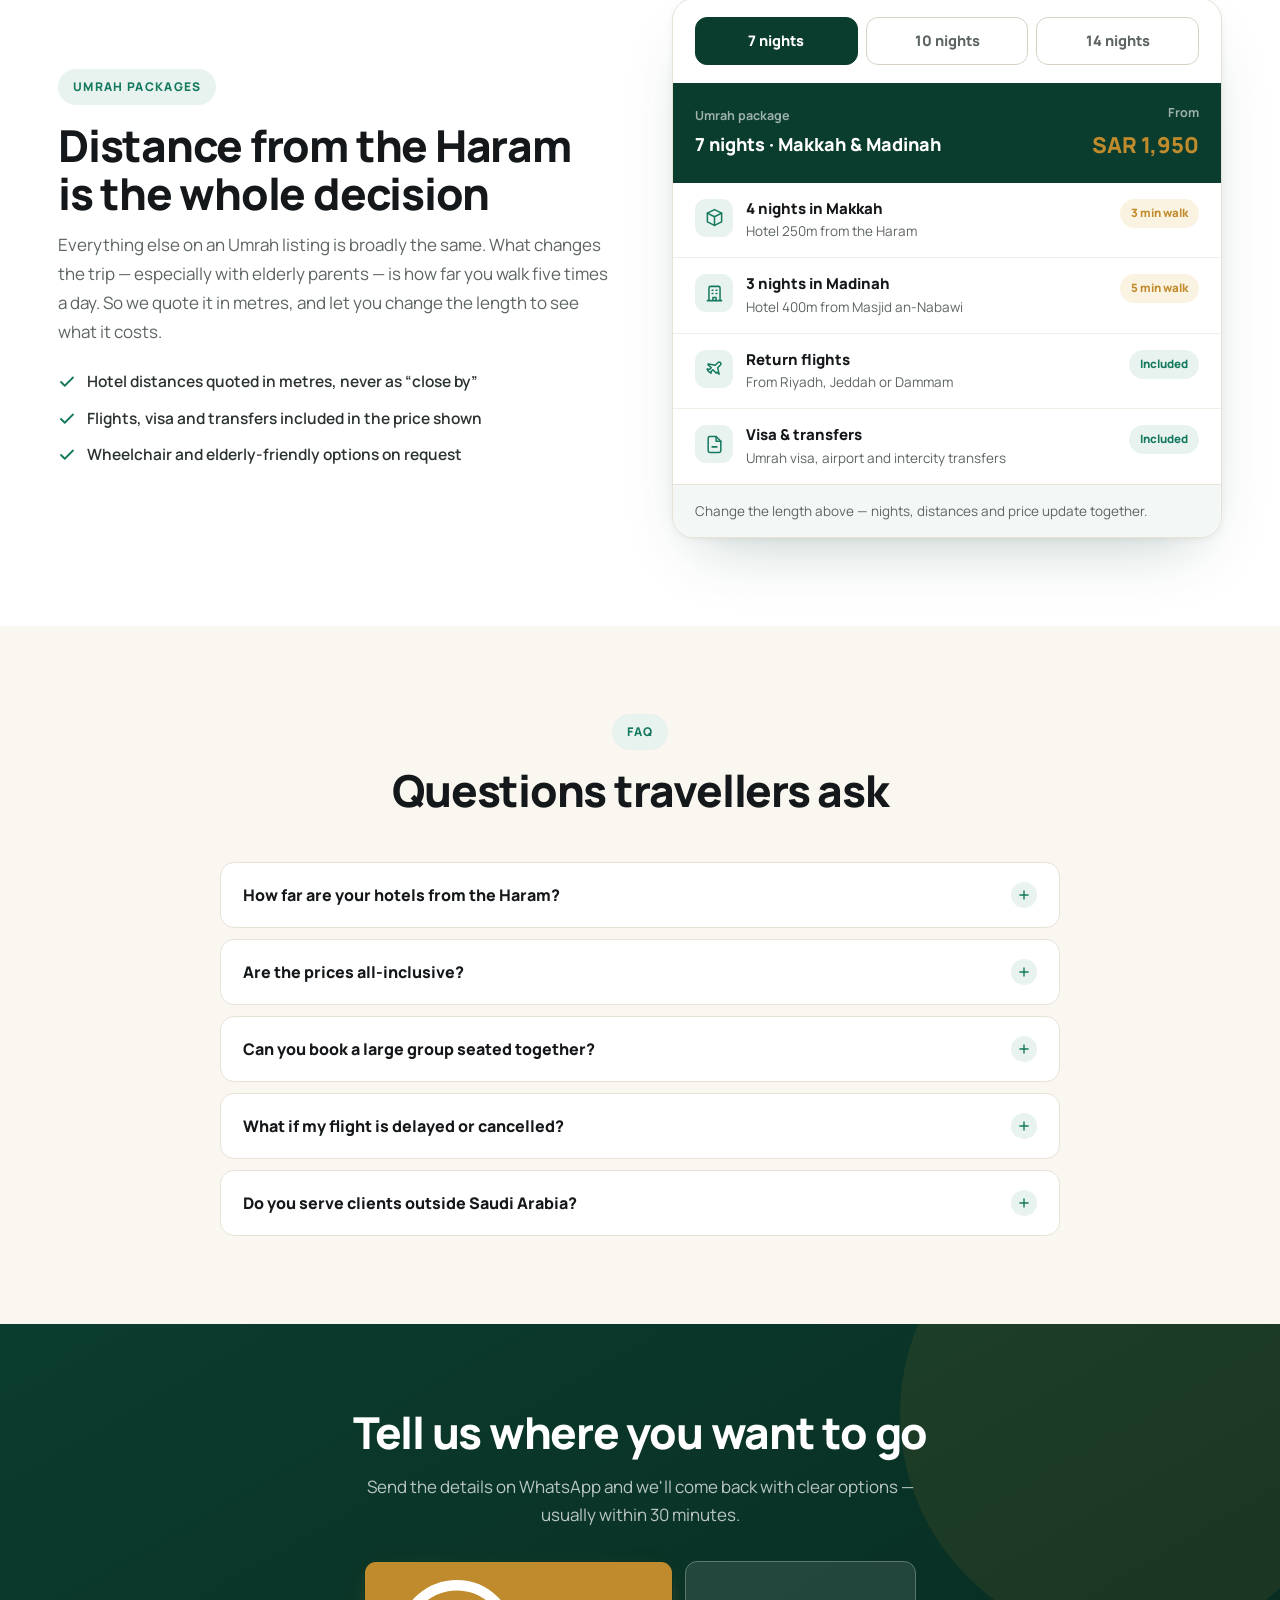
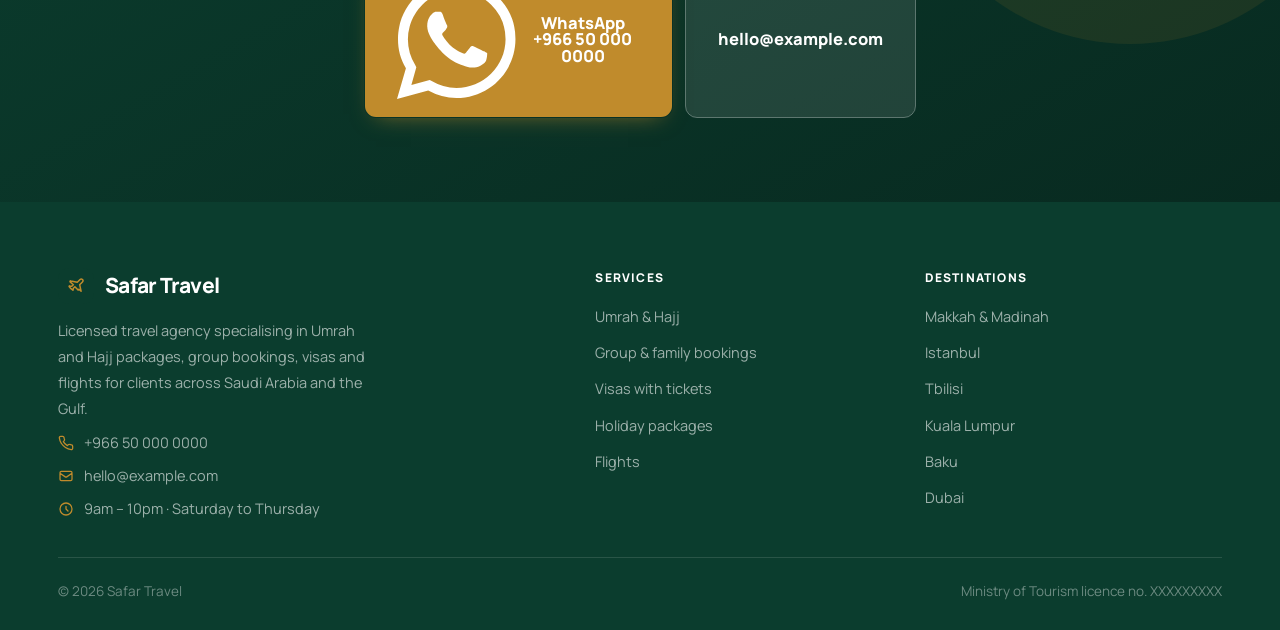
==== commit f032c554: "Add files via upload" ====
--- a/index.html
+++ b/index.html
@@ -42,7 +42,7 @@
 <main id="main">
 <header class="hero">
   <div class="hero-bg" id="hbg"></div>
-  <div class="hero-fan" id="fan" aria-hidden="true"><span class="hf"><span class="hf-i"><img data-img="makkah" style="--pos:50% 45%" alt="" loading="eager" decoding="async" width="600" height="800"><span class="hf-mono">MM</span></span></span><span class="hf"><span class="hf-i"><img data-img="istanbul" style="--pos:50% 42%" alt="" loading="eager" decoding="async" width="600" height="800"><span class="hf-mono">IS</span></span></span><span class="hf"><span class="hf-i"><img data-img="dubai" style="--pos:50% 42%" alt="" loading="eager" decoding="async" width="600" height="800"><span class="hf-mono">DB</span></span></span><span class="hf"><span class="hf-i"><img data-img="kuala-lumpur" style="--pos:50% 40%" alt="" loading="eager" decoding="async" width="600" height="800"><span class="hf-mono">KL</span></span></span><span class="hf"><span class="hf-i"><img data-img="baku" style="--pos:50% 48%" alt="" loading="eager" decoding="async" width="600" height="800"><span class="hf-mono">BK</span></span></span></div>
+  <div class="hero-fan" id="fan" aria-hidden="true"><span class="hf"><span class="hf-i"><img data-img="makkah" style="--pos:50% 45%" alt="" loading="eager" decoding="async" width="400" height="1200"><span class="hf-mono">MM</span></span></span><span class="hf"><span class="hf-i"><img data-img="istanbul" style="--pos:50% 42%" alt="" loading="eager" decoding="async" width="400" height="1200"><span class="hf-mono">IS</span></span></span><span class="hf"><span class="hf-i"><img data-img="tbilisi" style="--pos:50% 50%" alt="" loading="eager" decoding="async" width="400" height="1200"><span class="hf-mono">TB</span></span></span><span class="hf"><span class="hf-i"><img data-img="dubai" style="--pos:50% 42%" alt="" loading="eager" decoding="async" width="400" height="1200"><span class="hf-mono">DB</span></span></span><span class="hf"><span class="hf-i"><img data-img="kuala-lumpur" style="--pos:50% 40%" alt="" loading="eager" decoding="async" width="400" height="1200"><span class="hf-mono">KL</span></span></span><span class="hf"><span class="hf-i"><img data-img="baku" style="--pos:50% 48%" alt="" loading="eager" decoding="async" width="400" height="1200"><span class="hf-mono">BK</span></span></span></div>
   <div class="hero-scrim"></div>
   <div class="hero-in"><div class="wrap"><div class="hero-c">
     <span class="eb">Licensed travel agency · Saudi Arabia</span>
@@ -173,16 +173,6 @@
 document.querySelectorAll('.rl').forEach(function(l,n){setTimeout(function(){l.classList.add('in')},110+n*90)});
 
 /* hero parallax */
-var hb=document.getElementById('hbg'),tk=false;
-var fan=document.getElementById('fan');
-function par(){
-  if(!RM&&scrollY<900){
-    if(hb) hb.style.transform='translate3d(0,'+(scrollY*.16).toFixed(1)+'px,0)';
-    if(fan) fan.style.transform='translateY(calc(-50% + '+(scrollY*.18).toFixed(1)+'px)) rotate(-10deg)';
-  }
-  tk=false;
-}
-addEventListener('scroll',function(){if(!tk){requestAnimationFrame(par);tk=true}},{passive:true});
 
 /* MAGNETIC — no transition while tracking, spring on release */
 if(HOVER&&!RM){
@@ -201,24 +191,6 @@
 }
 
 
-/* hero fan: slow pointer drift for depth (pointer devices only) */
-(function(){
-  var fan=document.getElementById('fan'),hero=document.querySelector('.hero');
-  if(!fan||!hero||!matchMedia('(hover:hover) and (pointer:fine)').matches) return;
-  if(matchMedia('(prefers-reduced-motion: reduce)').matches) return;
-  var panes=[].slice.call(fan.querySelectorAll('.hf-i'));
-  hero.addEventListener('pointermove',function(e){
-    var r=hero.getBoundingClientRect();
-    var x=(e.clientX-r.left)/r.width-.5, y=(e.clientY-r.top)/r.height-.5;
-    panes.forEach(function(p,i){
-      var d=(i+1)/panes.length;
-      p.style.transform='translate3d('+(x*-16*d).toFixed(1)+'px,'+(y*-12*d).toFixed(1)+'px,0)';
-    });
-  });
-  hero.addEventListener('pointerleave',function(){
-    panes.forEach(function(p){p.style.transform='translate3d(0,0,0)'});
-  });
-})();
 
 /* nav */
 var mn=document.getElementById('mnav'),hm=document.getElementById('ham'),hx=document.getElementById('hamx');
--- a/style.css
+++ b/style.css
@@ -164,39 +164,30 @@
    radial-gradient(ellipse 60% 70% at 18% 26%,rgba(20,121,94,.5),transparent 62%),
    linear-gradient(135deg,#08301F 0%,#0B3D2E 46%,#12503C 100%);}
 
-/* tilted photo fan — fixed sizing, predictable at any viewport */
-.hero-fan{position:absolute;top:50%;right:-4%;z-index:1;
-  width:min(1180px,84%);height:min(760px,118%);
+/* tilted photo slats — full-height, narrow, static */
+.hero-fan{position:absolute;top:50%;right:-6%;z-index:1;
+  width:min(1020px,72%);height:150%;
   transform:translateY(-50%) rotate(-10deg);
-  display:flex;align-items:center;justify-content:flex-end;gap:0;
-  pointer-events:none;will-change:transform}
-@media(max-width:1180px){.hero-fan{right:-16%;width:100%;opacity:.7}}
-@media(max-width:860px){.hero-fan{right:-34%;width:130%;opacity:.42}}
-
-.hf{position:relative;flex:0 0 clamp(150px,15vw,224px);
-  height:clamp(300px,44vh,470px);margin-left:-34px;
-  transform:translateY(var(--sy,0));
-  border-radius:18px;overflow:hidden;
-  background:linear-gradient(160deg,#175F47,#0A3527);
-  border:1px solid rgba(255,255,255,.13);
-  box-shadow:-26px 0 52px -22px rgba(0,0,0,.78);
-  filter:saturate(.66) brightness(.8)}
-.hf:first-child{margin-left:0}
-.hf:nth-child(1){--sy:-52px}
-.hf:nth-child(2){--sy:34px}
-.hf:nth-child(3){--sy:-28px}
-.hf:nth-child(4){--sy:48px}
-.hf:nth-child(5){--sy:-16px}
-
-.hf-i{position:absolute;inset:0;transition:transform 1s var(--swift);will-change:transform}
+  display:flex;align-items:stretch;justify-content:flex-end;gap:14px;
+  pointer-events:none}
+@media(max-width:1180px){.hero-fan{right:-18%;width:88%;opacity:.72}}
+@media(max-width:860px){.hero-fan{right:-40%;width:132%;opacity:.4;gap:10px}}
+
+.hf{position:relative;flex:0 0 clamp(84px,8.6vw,132px);
+  border-radius:14px;overflow:hidden;
+  background:linear-gradient(170deg,#1A6A4E,#0A3527);
+  border:1px solid rgba(255,255,255,.12);
+  box-shadow:-20px 0 44px -22px rgba(0,0,0,.8);
+  filter:saturate(.68) brightness(.82)}
+.hf-i{position:absolute;inset:0}
 .hf img{width:100%;height:100%;object-fit:cover;object-position:var(--pos,50% 45%);
   opacity:0;transition:opacity .9s ease}
 .hf img.ready{opacity:1}
 .hf-mono{position:absolute;inset:0;display:grid;place-items:center;
-  font-size:26px;font-weight:800;color:rgba(255,255,255,.18);letter-spacing:-.03em}
+  font-size:20px;font-weight:800;color:rgba(255,255,255,.2);letter-spacing:-.02em}
 .hf.has-img .hf-mono{opacity:0}
 .hf::after{content:'';position:absolute;inset:0;z-index:2;
-  background:linear-gradient(200deg,rgba(8,48,31,.28),rgba(8,48,31,.66))}
+  background:linear-gradient(200deg,rgba(8,48,31,.24),rgba(8,48,31,.62))}
 
 /* scrim: guarantees the headline sits on a clean field */
 .hero-scrim{position:absolute;inset:0;z-index:2;pointer-events:none;
